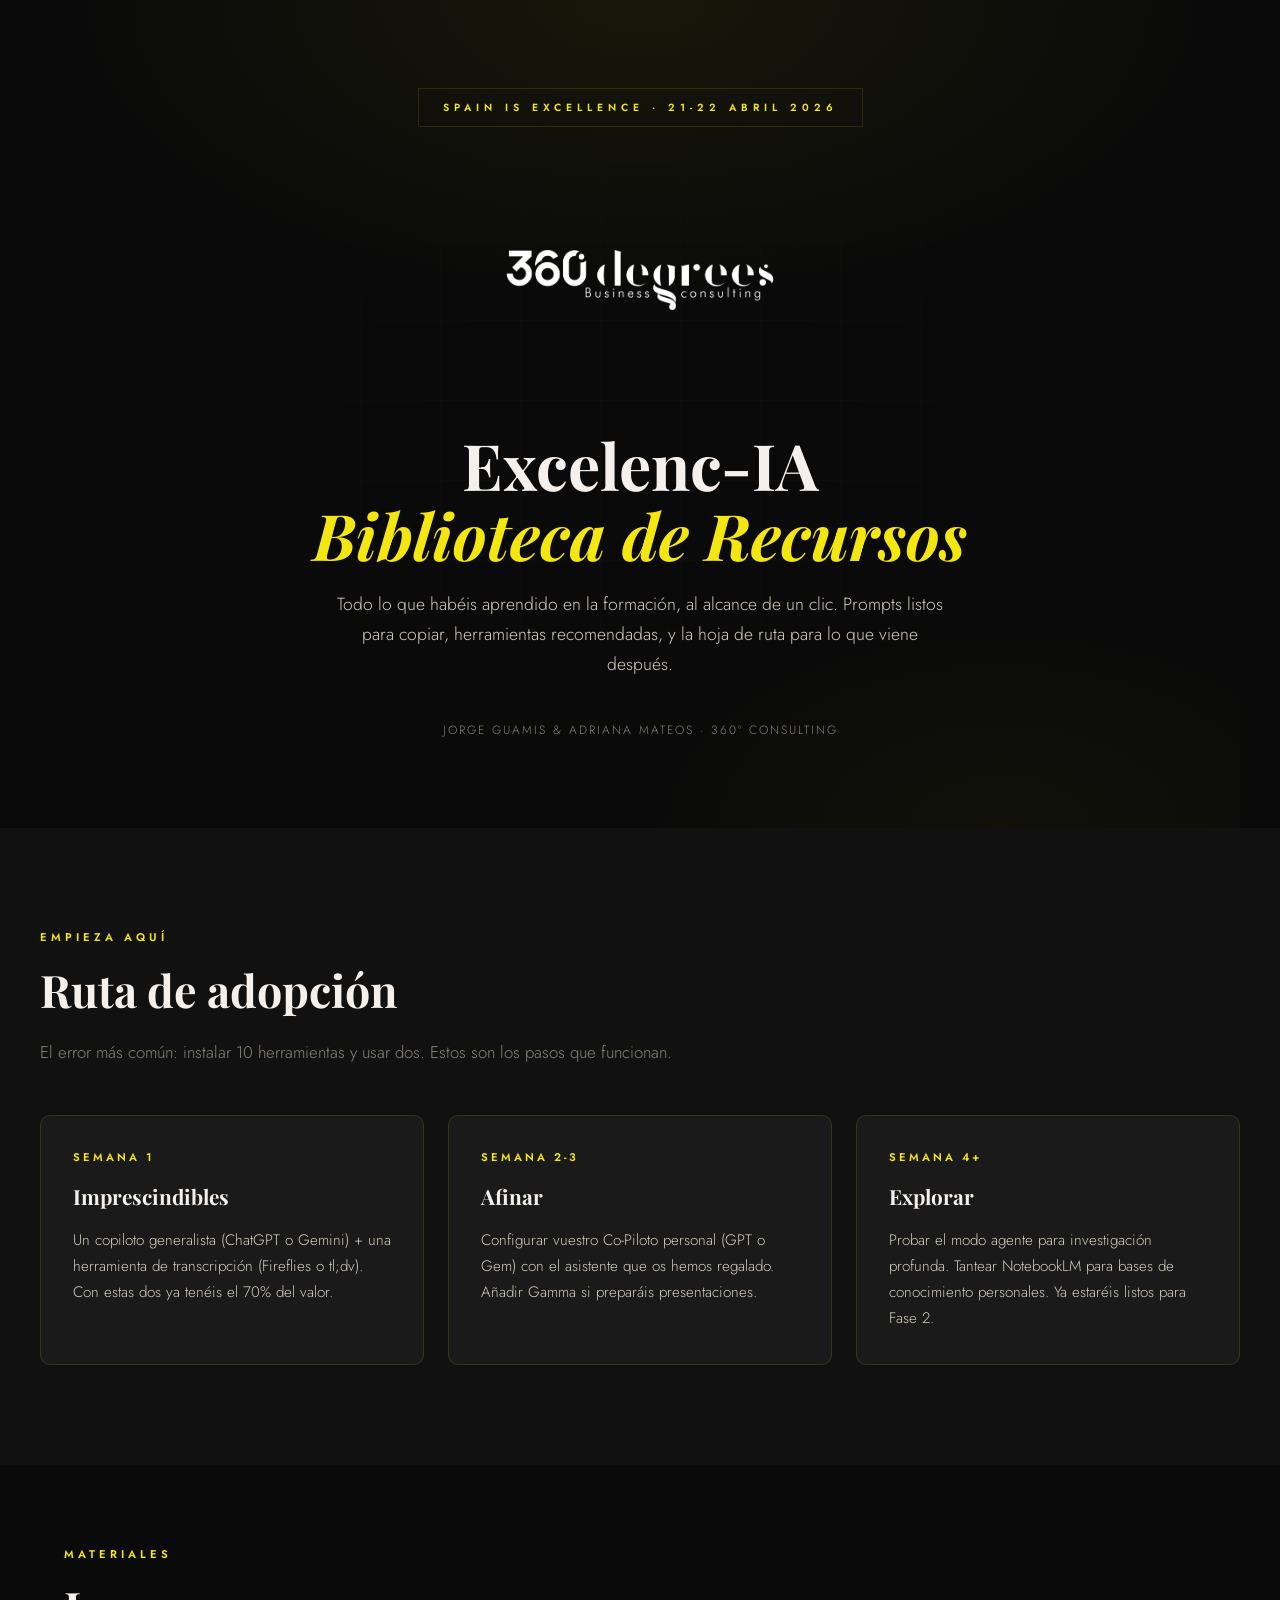
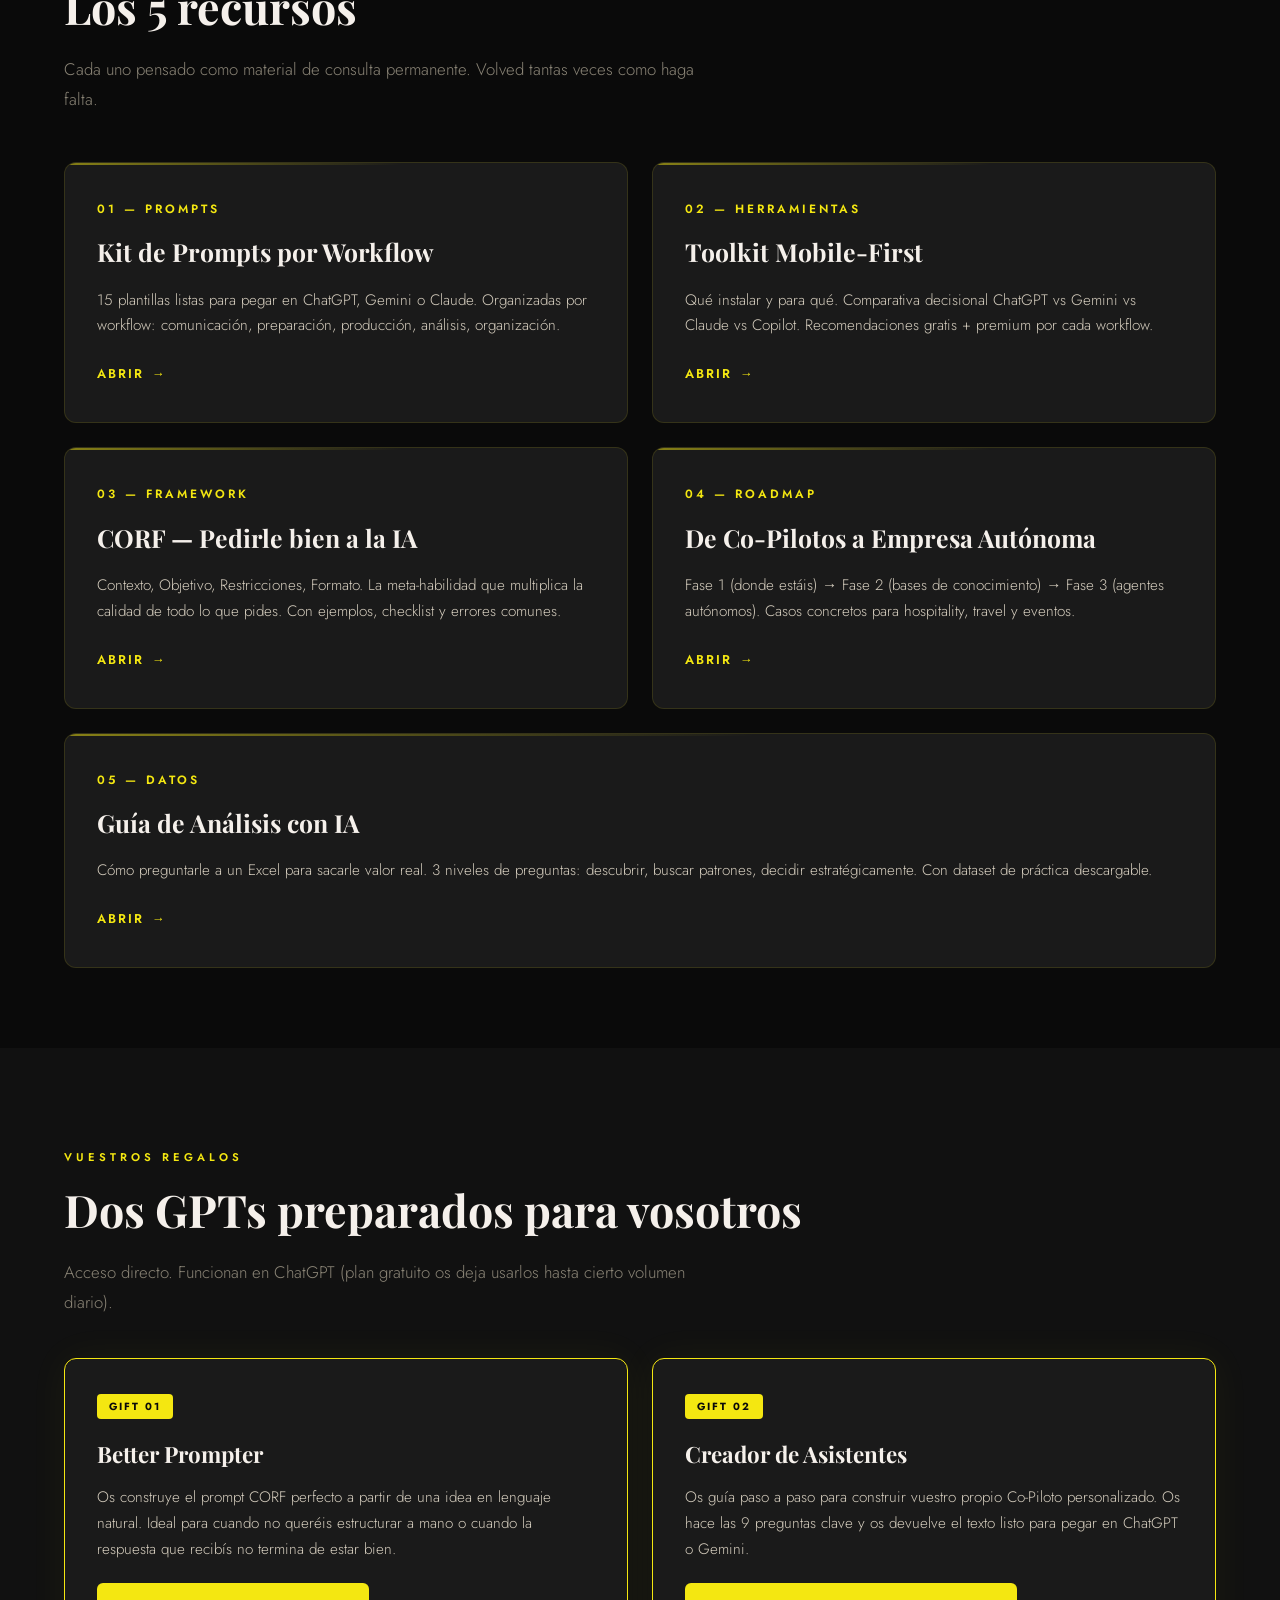
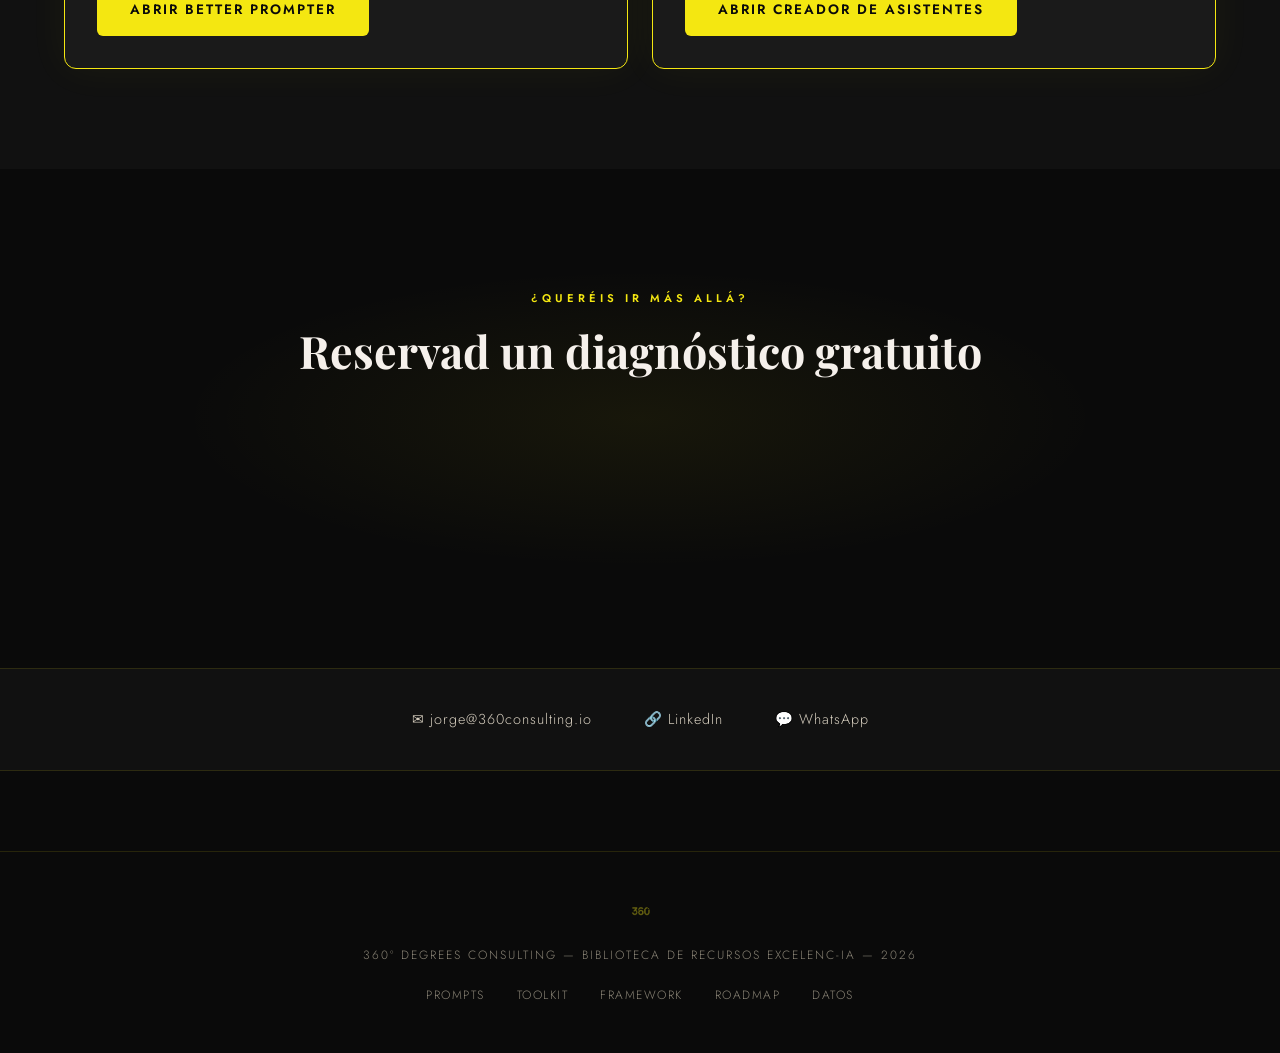
==== index.html @ 3922555f "Initial: Excelenc-IA resources library Biblioteca de recursos para la formación SIE (21-22 abril 202" ====
<!DOCTYPE html>
<html lang="es">
<head>
    <meta charset="UTF-8">
    <meta name="viewport" content="width=device-width, initial-scale=1.0">
    <meta name="robots" content="noindex, nofollow">
    <title>Excelenc-IA — Biblioteca de Recursos | 360º Consulting</title>
    <link rel="preconnect" href="https://fonts.googleapis.com">
    <link rel="preconnect" href="https://fonts.gstatic.com" crossorigin>
    <link href="https://fonts.googleapis.com/css2?family=Playfair+Display:ital,wght@0,400;0,700;0,900;1,400&family=Jost:wght@300;400;500;600;700&display=swap" rel="stylesheet">
    <link rel="stylesheet" href="assets/styles.css">
    <style>
        /* ── Hero landing ── */
        .hero {
            min-height: 92vh;
            display: flex;
            align-items: center;
            justify-content: center;
            text-align: center;
            position: relative;
            overflow: hidden;
            padding: 60px 24px;
        }

        .hero::before {
            content: '';
            position: absolute;
            inset: 0;
            background:
                radial-gradient(ellipse 80% 60% at 50% 0%, var(--accent-glow) 0%, transparent 60%),
                radial-gradient(ellipse 60% 50% at 80% 100%, rgba(244, 231, 17, 0.03) 0%, transparent 50%);
        }

        .hero-grid {
            position: absolute;
            inset: 0;
            background-image:
                linear-gradient(rgba(244, 231, 17, 0.02) 1px, transparent 1px),
                linear-gradient(90deg, rgba(244, 231, 17, 0.02) 1px, transparent 1px);
            background-size: 80px 80px;
            mask-image: radial-gradient(ellipse 70% 70% at 50% 50%, black 20%, transparent 70%);
            -webkit-mask-image: radial-gradient(ellipse 70% 70% at 50% 50%, black 20%, transparent 70%);
        }

        .hero-content {
            position: relative;
            z-index: 1;
            max-width: 860px;
        }

        .hero-badge {
            display: inline-block;
            font-size: 0.65rem;
            font-weight: 600;
            letter-spacing: 5px;
            text-transform: uppercase;
            color: var(--accent);
            border: 1px solid var(--border);
            padding: 10px 24px;
            margin-bottom: 40px;
        }

        .hero-logo {
            margin-bottom: 28px;
        }

        .hero-logo img {
            max-width: 320px;
            width: 70vw;
            height: auto;
        }

        .hero-title {
            font-family: var(--font-display);
            font-size: clamp(2.4rem, 6vw, 4rem);
            font-weight: 700;
            color: var(--text-white);
            line-height: 1.1;
            margin-bottom: 20px;
            margin-top: 12px;
        }

        .hero-title em {
            color: var(--accent);
            font-style: italic;
        }

        .hero-sub {
            font-size: 1.1rem;
            color: var(--text-cream);
            max-width: 620px;
            margin: 0 auto 40px;
            line-height: 1.7;
        }

        .hero-meta {
            font-size: 0.75rem;
            color: var(--text-muted);
            letter-spacing: 2px;
            text-transform: uppercase;
        }

        /* ── Adopción ── */
        .adoption {
            background: var(--bg-section);
            padding: 100px 24px;
        }

        .adoption-inner {
            max-width: 1200px;
            margin: 0 auto;
        }

        .adoption-grid {
            display: grid;
            grid-template-columns: repeat(3, 1fr);
            gap: 24px;
            margin-top: 48px;
        }

        .adoption-card {
            background: var(--bg-card);
            border: 1px solid var(--border);
            border-radius: 10px;
            padding: 32px;
            transition: border-color 0.3s ease;
        }

        .adoption-card:hover {
            border-color: var(--border-hover);
        }

        .adoption-step {
            font-size: 0.7rem;
            letter-spacing: 3px;
            text-transform: uppercase;
            color: var(--accent);
            font-weight: 600;
            margin-bottom: 12px;
        }

        .adoption-card h3 {
            font-family: var(--font-display);
            font-size: 1.3rem;
            font-weight: 700;
            color: var(--text-white);
            margin-bottom: 14px;
        }

        .adoption-card p {
            font-size: 0.95rem;
            line-height: 1.7;
            color: var(--text-cream);
        }

        @media (max-width: 900px) {
            .adoption-grid { grid-template-columns: 1fr; }
        }

        /* ── Resources grid ── */
        .resources-grid {
            display: grid;
            grid-template-columns: repeat(2, 1fr);
            gap: 24px;
            margin-top: 48px;
        }

        .resource-card {
            display: block;
            background: var(--bg-card);
            border: 1px solid var(--border);
            border-radius: 12px;
            padding: 36px 32px;
            transition: all 0.3s ease;
            color: inherit;
            position: relative;
            overflow: hidden;
        }

        .resource-card::before {
            content: '';
            position: absolute;
            top: 0;
            left: 0;
            right: 0;
            height: 2px;
            background: linear-gradient(90deg, var(--accent), transparent 60%);
            opacity: 0.5;
            transition: opacity 0.3s ease;
        }

        .resource-card:hover {
            border-color: var(--border-hover);
            transform: translateY(-4px);
            background: var(--bg-card-hover);
        }

        .resource-card:hover::before {
            opacity: 1;
        }

        .resource-number {
            font-family: var(--font-body);
            font-size: 0.75rem;
            letter-spacing: 3px;
            text-transform: uppercase;
            color: var(--accent);
            font-weight: 600;
            margin-bottom: 12px;
        }

        .resource-card h3 {
            font-family: var(--font-display);
            font-size: 1.55rem;
            font-weight: 700;
            color: var(--text-white);
            margin-bottom: 14px;
        }

        .resource-card p {
            font-size: 0.95rem;
            line-height: 1.7;
            color: var(--text-cream);
            margin-bottom: 20px;
        }

        .resource-arrow {
            display: inline-flex;
            align-items: center;
            gap: 8px;
            font-size: 0.8rem;
            font-weight: 600;
            letter-spacing: 2px;
            text-transform: uppercase;
            color: var(--accent);
        }

        .resource-arrow span {
            transition: transform 0.3s ease;
        }

        .resource-card:hover .resource-arrow span {
            transform: translateX(6px);
        }

        @media (max-width: 768px) {
            .resources-grid { grid-template-columns: 1fr; }
        }

        /* ── Gifts / GPTs ── */
        .gifts {
            background: var(--bg-section);
            padding: 100px 24px;
        }

        .gifts-grid {
            display: grid;
            grid-template-columns: repeat(2, 1fr);
            gap: 24px;
            margin-top: 40px;
        }

        .gift-card {
            background: var(--bg-card);
            border: 1px solid var(--accent);
            border-radius: 12px;
            padding: 32px;
            box-shadow: 0 0 40px rgba(244, 231, 17, 0.05);
        }

        .gift-label {
            display: inline-block;
            background: var(--accent);
            color: var(--accent-text);
            font-size: 0.65rem;
            font-weight: 700;
            letter-spacing: 2px;
            text-transform: uppercase;
            padding: 4px 12px;
            border-radius: 4px;
            margin-bottom: 16px;
        }

        .gift-card h3 {
            font-family: var(--font-display);
            font-size: 1.4rem;
            font-weight: 700;
            color: var(--text-white);
            margin-bottom: 12px;
        }

        .gift-card p {
            font-size: 0.95rem;
            line-height: 1.7;
            color: var(--text-cream);
            margin-bottom: 20px;
        }

        @media (max-width: 768px) {
            .gifts-grid { grid-template-columns: 1fr; }
        }

        /* ── CTA final ── */
        .final-cta {
            padding: 120px 24px;
            text-align: center;
            position: relative;
        }

        .final-cta::before {
            content: '';
            position: absolute;
            inset: 0;
            background: radial-gradient(ellipse 60% 50% at 50% 50%, var(--accent-glow) 0%, transparent 60%);
        }

        .final-cta-inner {
            position: relative;
            max-width: 720px;
            margin: 0 auto;
        }

        .final-cta h2 {
            font-family: var(--font-display);
            font-size: clamp(1.8rem, 4vw, 2.8rem);
            font-weight: 700;
            color: var(--text-white);
            line-height: 1.2;
            margin-bottom: 20px;
        }

        .final-cta p {
            font-size: 1.05rem;
            color: var(--text-cream);
            margin-bottom: 40px;
            line-height: 1.7;
        }
    </style>
</head>
<body>

    <!-- ── HERO ── -->
    <section class="hero">
        <div class="hero-grid"></div>
        <div class="hero-content">
            <div class="hero-badge">Spain Is Excellence · 21-22 Abril 2026</div>
            <div class="hero-logo">
                <img src="assets/logo-white.png" alt="360º Degrees Consulting">
            </div>
            <h1 class="hero-title">Excelenc-IA<br><em>Biblioteca de Recursos</em></h1>
            <p class="hero-sub">Todo lo que habéis aprendido en la formación, al alcance de un clic. Prompts listos para copiar, herramientas recomendadas, y la hoja de ruta para lo que viene después.</p>
            <div class="hero-meta">Jorge Guamis &amp; Adriana Mateos · 360º Consulting</div>
        </div>
    </section>

    <!-- ── RUTA DE ADOPCIÓN ── -->
    <section class="adoption section-full">
        <div class="adoption-inner">
            <div class="section-label reveal">Empieza aquí</div>
            <h2 class="section-title reveal">Ruta de adopción</h2>
            <p class="section-subtitle reveal reveal-delay-1">El error más común: instalar 10 herramientas y usar dos. Estos son los pasos que funcionan.</p>

            <div class="adoption-grid">
                <div class="adoption-card reveal reveal-delay-1">
                    <div class="adoption-step">Semana 1</div>
                    <h3>Imprescindibles</h3>
                    <p>Un copiloto generalista (ChatGPT o Gemini) + una herramienta de transcripción (Fireflies o tl;dv). Con estas dos ya tenéis el 70% del valor.</p>
                </div>
                <div class="adoption-card reveal reveal-delay-2">
                    <div class="adoption-step">Semana 2-3</div>
                    <h3>Afinar</h3>
                    <p>Configurar vuestro Co-Piloto personal (GPT o Gem) con el asistente que os hemos regalado. Añadir Gamma si preparáis presentaciones.</p>
                </div>
                <div class="adoption-card reveal reveal-delay-3">
                    <div class="adoption-step">Semana 4+</div>
                    <h3>Explorar</h3>
                    <p>Probar el modo agente para investigación profunda. Tantear NotebookLM para bases de conocimiento personales. Ya estaréis listos para Fase 2.</p>
                </div>
            </div>
        </div>
    </section>

    <!-- ── RECURSOS ── -->
    <section>
        <div class="section-label reveal">Materiales</div>
        <h2 class="section-title reveal">Los 5 recursos</h2>
        <p class="section-subtitle reveal reveal-delay-1">Cada uno pensado como material de consulta permanente. Volved tantas veces como haga falta.</p>

        <div class="resources-grid">
            <a href="prompts/" class="resource-card reveal reveal-delay-1">
                <div class="resource-number">01 — Prompts</div>
                <h3>Kit de Prompts por Workflow</h3>
                <p>15 plantillas listas para pegar en ChatGPT, Gemini o Claude. Organizadas por workflow: comunicación, preparación, producción, análisis, organización.</p>
                <div class="resource-arrow">Abrir <span>→</span></div>
            </a>

            <a href="toolkit/" class="resource-card reveal reveal-delay-2">
                <div class="resource-number">02 — Herramientas</div>
                <h3>Toolkit Mobile-First</h3>
                <p>Qué instalar y para qué. Comparativa decisional ChatGPT vs Gemini vs Claude vs Copilot. Recomendaciones gratis + premium por cada workflow.</p>
                <div class="resource-arrow">Abrir <span>→</span></div>
            </a>

            <a href="framework/" class="resource-card reveal reveal-delay-3">
                <div class="resource-number">03 — Framework</div>
                <h3>CORF — Pedirle bien a la IA</h3>
                <p>Contexto, Objetivo, Restricciones, Formato. La meta-habilidad que multiplica la calidad de todo lo que pides. Con ejemplos, checklist y errores comunes.</p>
                <div class="resource-arrow">Abrir <span>→</span></div>
            </a>

            <a href="roadmap/" class="resource-card reveal reveal-delay-4">
                <div class="resource-number">04 — Roadmap</div>
                <h3>De Co-Pilotos a Empresa Autónoma</h3>
                <p>Fase 1 (donde estáis) → Fase 2 (bases de conocimiento) → Fase 3 (agentes autónomos). Casos concretos para hospitality, travel y eventos.</p>
                <div class="resource-arrow">Abrir <span>→</span></div>
            </a>

            <a href="datos/" class="resource-card reveal reveal-delay-1" style="grid-column: 1 / -1;">
                <div class="resource-number">05 — Datos</div>
                <h3>Guía de Análisis con IA</h3>
                <p>Cómo preguntarle a un Excel para sacarle valor real. 3 niveles de preguntas: descubrir, buscar patrones, decidir estratégicamente. Con dataset de práctica descargable.</p>
                <div class="resource-arrow">Abrir <span>→</span></div>
            </a>
        </div>
    </section>

    <!-- ── REGALOS / GPTs ── -->
    <section class="gifts section-full">
        <div class="section-inner">
            <div class="section-label reveal">Vuestros regalos</div>
            <h2 class="section-title reveal">Dos GPTs preparados para vosotros</h2>
            <p class="section-subtitle reveal reveal-delay-1">Acceso directo. Funcionan en ChatGPT (plan gratuito os deja usarlos hasta cierto volumen diario).</p>

            <div class="gifts-grid">
                <div class="gift-card reveal reveal-delay-1">
                    <div class="gift-label">Gift 01</div>
                    <h3>Better Prompter</h3>
                    <p>Os construye el prompt CORF perfecto a partir de una idea en lenguaje natural. Ideal para cuando no queréis estructurar a mano o cuando la respuesta que recibís no termina de estar bien.</p>
                    <a href="https://chatgpt.com/gpts" class="btn btn-primary" target="_blank" rel="noopener">Abrir Better Prompter</a>
                </div>

                <div class="gift-card reveal reveal-delay-2">
                    <div class="gift-label">Gift 02</div>
                    <h3>Creador de Asistentes</h3>
                    <p>Os guía paso a paso para construir vuestro propio Co-Piloto personalizado. Os hace las 9 preguntas clave y os devuelve el texto listo para pegar en ChatGPT o Gemini.</p>
                    <a href="https://chatgpt.com/gpts" class="btn btn-primary" target="_blank" rel="noopener">Abrir Creador de Asistentes</a>
                </div>
            </div>
        </div>
    </section>

    <!-- ── CTA FINAL ── -->
    <section class="final-cta section-full">
        <div class="final-cta-inner">
            <div class="section-label reveal">¿Queréis ir más allá?</div>
            <h2 class="reveal">Reservad un diagnóstico gratuito</h2>
            <p class="reveal reveal-delay-1">30 minutos. Sin discurso de ventas. Entendemos vuestro negocio, detectamos los 3 quick wins más evidentes y os decimos honestamente si merece la pena avanzar.</p>
            <a href="https://cal.com/jorge-guamis-360/llamada-de-diagnostico-360%C2%BA-consulting" class="btn btn-primary reveal reveal-delay-2" target="_blank" rel="noopener">Reservar diagnóstico</a>
        </div>
    </section>

    <!-- ── CONTACT STRIP ── -->
    <div class="contact-strip">
        <a href="mailto:jorge@360consulting.io">✉ jorge@360consulting.io</a>
        <a href="https://linkedin.com/in/jorge-guamis" target="_blank" rel="noopener">🔗 LinkedIn</a>
        <a href="https://wa.me/34654663771" target="_blank" rel="noopener">💬 WhatsApp</a>
    </div>

    <!-- ── FOOTER ── -->
    <footer>
        <img src="assets/mark-yellow-clean.png" alt="360º">
        <div>360º Degrees Consulting &mdash; Biblioteca de Recursos Excelenc-IA &mdash; 2026</div>
        <div class="footer-links">
            <a href="prompts/">Prompts</a>
            <a href="toolkit/">Toolkit</a>
            <a href="framework/">Framework</a>
            <a href="roadmap/">Roadmap</a>
            <a href="datos/">Datos</a>
        </div>
    </footer>

    <script>
        const observer = new IntersectionObserver((entries) => {
            entries.forEach(entry => {
                if (entry.isIntersecting) entry.target.classList.add('visible');
            });
        }, { threshold: 0.1, rootMargin: '0px 0px -40px 0px' });
        document.querySelectorAll('.reveal').forEach(el => observer.observe(el));
    </script>
</body>
</html>
---- assets/styles.css ----
/* ═══════════════════════════════════════════════
   360º Consulting — Excelenc-IA Resources
   Global stylesheet
   ═══════════════════════════════════════════════ */

*, *::before, *::after {
  margin: 0;
  padding: 0;
  box-sizing: border-box;
}

:root {
  --accent: #F4E711;
  --accent-light: #F7EE5A;
  --accent-dim: #C4B90E;
  --accent-glow: rgba(244, 231, 17, 0.06);
  --accent-text: #0A0A0A;
  --bg-dark: #0A0A0A;
  --bg-section: #111111;
  --bg-card: #1A1A1A;
  --bg-card-hover: #222222;
  --text-white: #F5F0EB;
  --text-cream: #D4CCBD;
  --text-muted: #8A8476;
  --border: rgba(244, 231, 17, 0.12);
  --border-hover: rgba(244, 231, 17, 0.30);
  --font-display: 'Playfair Display', Georgia, serif;
  --font-body: 'Jost', 'Futura', -apple-system, sans-serif;
}

html {
  scroll-behavior: smooth;
  background: var(--bg-dark);
}

body {
  font-family: var(--font-body);
  background: var(--bg-dark);
  color: var(--text-cream);
  line-height: 1.7;
  font-weight: 300;
  overflow-x: hidden;
  min-height: 100vh;
}

/* ── Scrollbar ── */
::-webkit-scrollbar { width: 6px; }
::-webkit-scrollbar-track { background: var(--bg-dark); }
::-webkit-scrollbar-thumb { background: var(--accent-dim); border-radius: 3px; }

/* ── Animations ── */
.reveal {
  opacity: 0;
  transform: translateY(30px);
  transition: opacity 0.8s ease, transform 0.8s ease;
}
.reveal.visible {
  opacity: 1;
  transform: translateY(0);
}
.reveal-delay-1 { transition-delay: 0.1s; }
.reveal-delay-2 { transition-delay: 0.2s; }
.reveal-delay-3 { transition-delay: 0.3s; }
.reveal-delay-4 { transition-delay: 0.4s; }

/* ── Section base ── */
section {
  padding: 80px 24px;
  max-width: 1200px;
  margin: 0 auto;
}

.section-full {
  max-width: 100%;
  padding-left: 0;
  padding-right: 0;
}

.section-inner {
  max-width: 1200px;
  margin: 0 auto;
  padding: 0 24px;
}

.section-inner-narrow {
  max-width: 820px;
  margin: 0 auto;
  padding: 0 24px;
}

.section-label {
  font-family: var(--font-body);
  font-size: 0.7rem;
  font-weight: 600;
  letter-spacing: 4px;
  text-transform: uppercase;
  color: var(--accent);
  margin-bottom: 16px;
}

.section-title {
  font-family: var(--font-display);
  font-size: clamp(1.8rem, 4vw, 2.8rem);
  font-weight: 700;
  color: var(--text-white);
  margin-bottom: 20px;
  line-height: 1.2;
}

.section-subtitle {
  font-size: 1.05rem;
  color: var(--text-muted);
  max-width: 640px;
  line-height: 1.8;
}

.brand-line {
  width: 60px;
  height: 2px;
  background: linear-gradient(90deg, var(--accent), transparent);
  margin: 20px 0 32px;
}

/* ── Links ── */
a {
  color: var(--accent);
  text-decoration: none;
  transition: color 0.2s ease;
}
a:hover { color: var(--accent-light); }

/* ── Hero compacto (subpáginas) ── */
.page-hero {
  padding: 80px 24px 40px;
  max-width: 1200px;
  margin: 0 auto;
  position: relative;
}

.breadcrumb {
  font-size: 0.75rem;
  letter-spacing: 2px;
  text-transform: uppercase;
  color: var(--text-muted);
  margin-bottom: 32px;
  display: inline-block;
}

.breadcrumb a {
  color: var(--text-muted);
}
.breadcrumb a:hover { color: var(--accent); }

.page-title {
  font-family: var(--font-display);
  font-size: clamp(2.2rem, 5vw, 3.4rem);
  font-weight: 700;
  color: var(--text-white);
  line-height: 1.15;
  margin-bottom: 16px;
}

.page-subtitle {
  font-size: 1.1rem;
  color: var(--text-cream);
  max-width: 680px;
  line-height: 1.7;
}

/* ── Card base ── */
.card {
  background: var(--bg-card);
  border: 1px solid var(--border);
  border-radius: 10px;
  padding: 32px;
  transition: border-color 0.3s ease, transform 0.3s ease;
}

.card:hover {
  border-color: var(--border-hover);
  transform: translateY(-3px);
}

/* ── Prose (contenido estilo artículo) ── */
.prose {
  max-width: 780px;
  margin: 0 auto;
  padding: 40px 24px 80px;
  font-size: 1.05rem;
  line-height: 1.85;
  color: var(--text-cream);
}

.prose h2 {
  font-family: var(--font-display);
  font-size: clamp(1.6rem, 3vw, 2.2rem);
  font-weight: 700;
  color: var(--text-white);
  margin-top: 64px;
  margin-bottom: 20px;
  line-height: 1.25;
  padding-bottom: 12px;
  border-bottom: 1px solid var(--border);
}

.prose h3 {
  font-family: var(--font-display);
  font-size: 1.4rem;
  font-weight: 700;
  color: var(--text-white);
  margin-top: 40px;
  margin-bottom: 16px;
}

.prose h4 {
  font-family: var(--font-body);
  font-size: 1rem;
  font-weight: 600;
  letter-spacing: 1px;
  color: var(--accent);
  margin-top: 28px;
  margin-bottom: 12px;
  text-transform: uppercase;
}

.prose p {
  margin-bottom: 18px;
}

.prose ul, .prose ol {
  margin: 0 0 20px 24px;
}

.prose li {
  margin-bottom: 8px;
}

.prose strong {
  color: var(--text-white);
  font-weight: 500;
}

.prose em {
  color: var(--accent);
  font-style: italic;
}

.prose blockquote {
  border-left: 3px solid var(--accent);
  padding: 4px 20px;
  margin: 24px 0;
  color: var(--text-white);
  font-style: italic;
}

.prose hr {
  border: none;
  height: 1px;
  background: var(--border);
  margin: 48px 0;
}

/* ── Code blocks ── */
.prose code {
  background: rgba(244, 231, 17, 0.08);
  color: var(--accent);
  padding: 2px 6px;
  border-radius: 4px;
  font-family: 'SF Mono', Monaco, 'Cascadia Mono', monospace;
  font-size: 0.9em;
}

.prose pre {
  background: var(--bg-card);
  border: 1px solid var(--border);
  border-left: 3px solid var(--accent);
  border-radius: 6px;
  padding: 20px 24px;
  overflow-x: auto;
  margin: 24px 0;
  font-size: 0.9rem;
  line-height: 1.6;
}

.prose pre code {
  background: transparent;
  color: var(--text-cream);
  padding: 0;
  font-size: inherit;
}

/* ── Callouts (tipo Obsidian [!tip]) ── */
.callout {
  background: rgba(244, 231, 17, 0.04);
  border: 1px solid var(--border);
  border-left: 3px solid var(--accent);
  border-radius: 6px;
  padding: 18px 22px;
  margin: 28px 0;
}

.callout-title {
  font-weight: 600;
  color: var(--accent);
  font-size: 0.9rem;
  letter-spacing: 1px;
  text-transform: uppercase;
  margin-bottom: 8px;
  display: flex;
  align-items: center;
  gap: 8px;
}

.callout p:last-child { margin-bottom: 0; }

/* ── Tables ── */
.prose table {
  width: 100%;
  border-collapse: collapse;
  margin: 24px 0;
  font-size: 0.95rem;
}

.prose th {
  background: var(--bg-card);
  color: var(--accent);
  font-weight: 600;
  text-align: left;
  padding: 12px 14px;
  border-bottom: 2px solid var(--border);
  letter-spacing: 0.5px;
}

.prose td {
  padding: 12px 14px;
  border-bottom: 1px solid var(--border);
  color: var(--text-cream);
}

.prose tr:hover td {
  background: rgba(244, 231, 17, 0.02);
}

/* ── Buttons ── */
.btn {
  display: inline-block;
  font-family: var(--font-body);
  font-size: 0.85rem;
  font-weight: 600;
  letter-spacing: 2px;
  text-transform: uppercase;
  padding: 14px 32px;
  border-radius: 6px;
  cursor: pointer;
  transition: all 0.3s ease;
  border: 1px solid transparent;
}

.btn-primary {
  background: var(--accent);
  color: var(--accent-text);
}
.btn-primary:hover {
  background: var(--accent-light);
  color: var(--accent-text);
  transform: translateY(-2px);
}

.btn-ghost {
  background: transparent;
  color: var(--accent);
  border-color: var(--accent);
}
.btn-ghost:hover {
  background: var(--accent);
  color: var(--accent-text);
}

/* ── Footer ── */
footer {
  padding: 48px 24px;
  border-top: 1px solid var(--border);
  text-align: center;
  color: var(--text-muted);
  font-size: 0.75rem;
  letter-spacing: 2px;
  text-transform: uppercase;
  margin-top: 80px;
}

footer img {
  width: 32px;
  margin-bottom: 16px;
  opacity: 0.4;
}

footer .footer-links {
  display: flex;
  justify-content: center;
  gap: 32px;
  margin-top: 20px;
  flex-wrap: wrap;
}

footer .footer-links a {
  color: var(--text-muted);
  letter-spacing: 1.5px;
}

footer .footer-links a:hover {
  color: var(--accent);
}

/* ── Contact strip ── */
.contact-strip {
  display: flex;
  flex-wrap: wrap;
  justify-content: center;
  gap: 24px;
  padding: 32px 24px;
  background: var(--bg-section);
  border-top: 1px solid var(--border);
  border-bottom: 1px solid var(--border);
  text-align: center;
}

.contact-strip a {
  color: var(--text-cream);
  font-size: 0.9rem;
  letter-spacing: 1px;
  padding: 6px 14px;
  border-radius: 6px;
  transition: all 0.2s ease;
}

.contact-strip a:hover {
  color: var(--accent);
  background: rgba(244, 231, 17, 0.05);
}

/* ── Responsive ── */
@media (max-width: 768px) {
  section {
    padding: 60px 20px;
  }
  .page-hero {
    padding: 60px 20px 30px;
  }
  .prose {
    padding: 30px 20px 60px;
    font-size: 1rem;
  }
  .prose h2 {
    margin-top: 48px;
  }
  footer .footer-links {
    gap: 16px;
  }
}

/* ── Print ── */
@media print {
  body {
    background: white;
    color: #333;
  }
  .reveal {
    opacity: 1 !important;
    transform: none !important;
  }
}
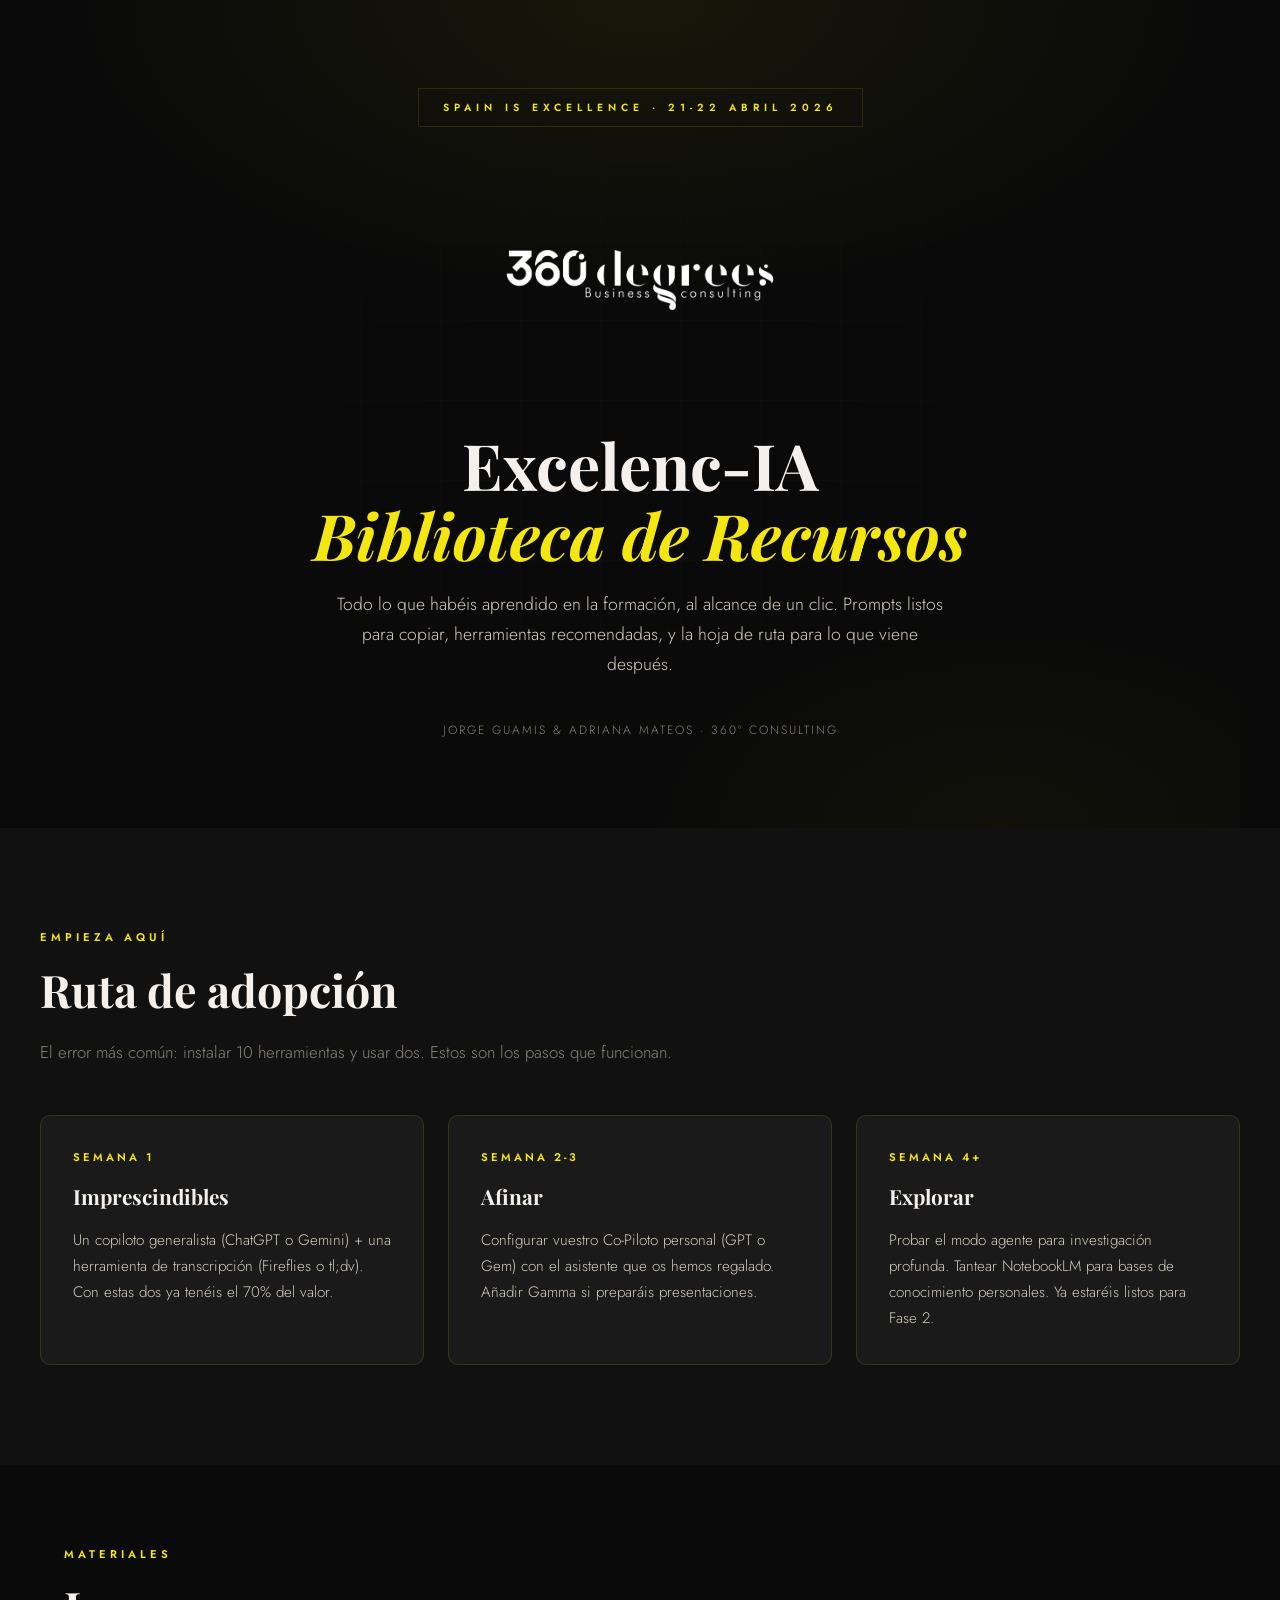
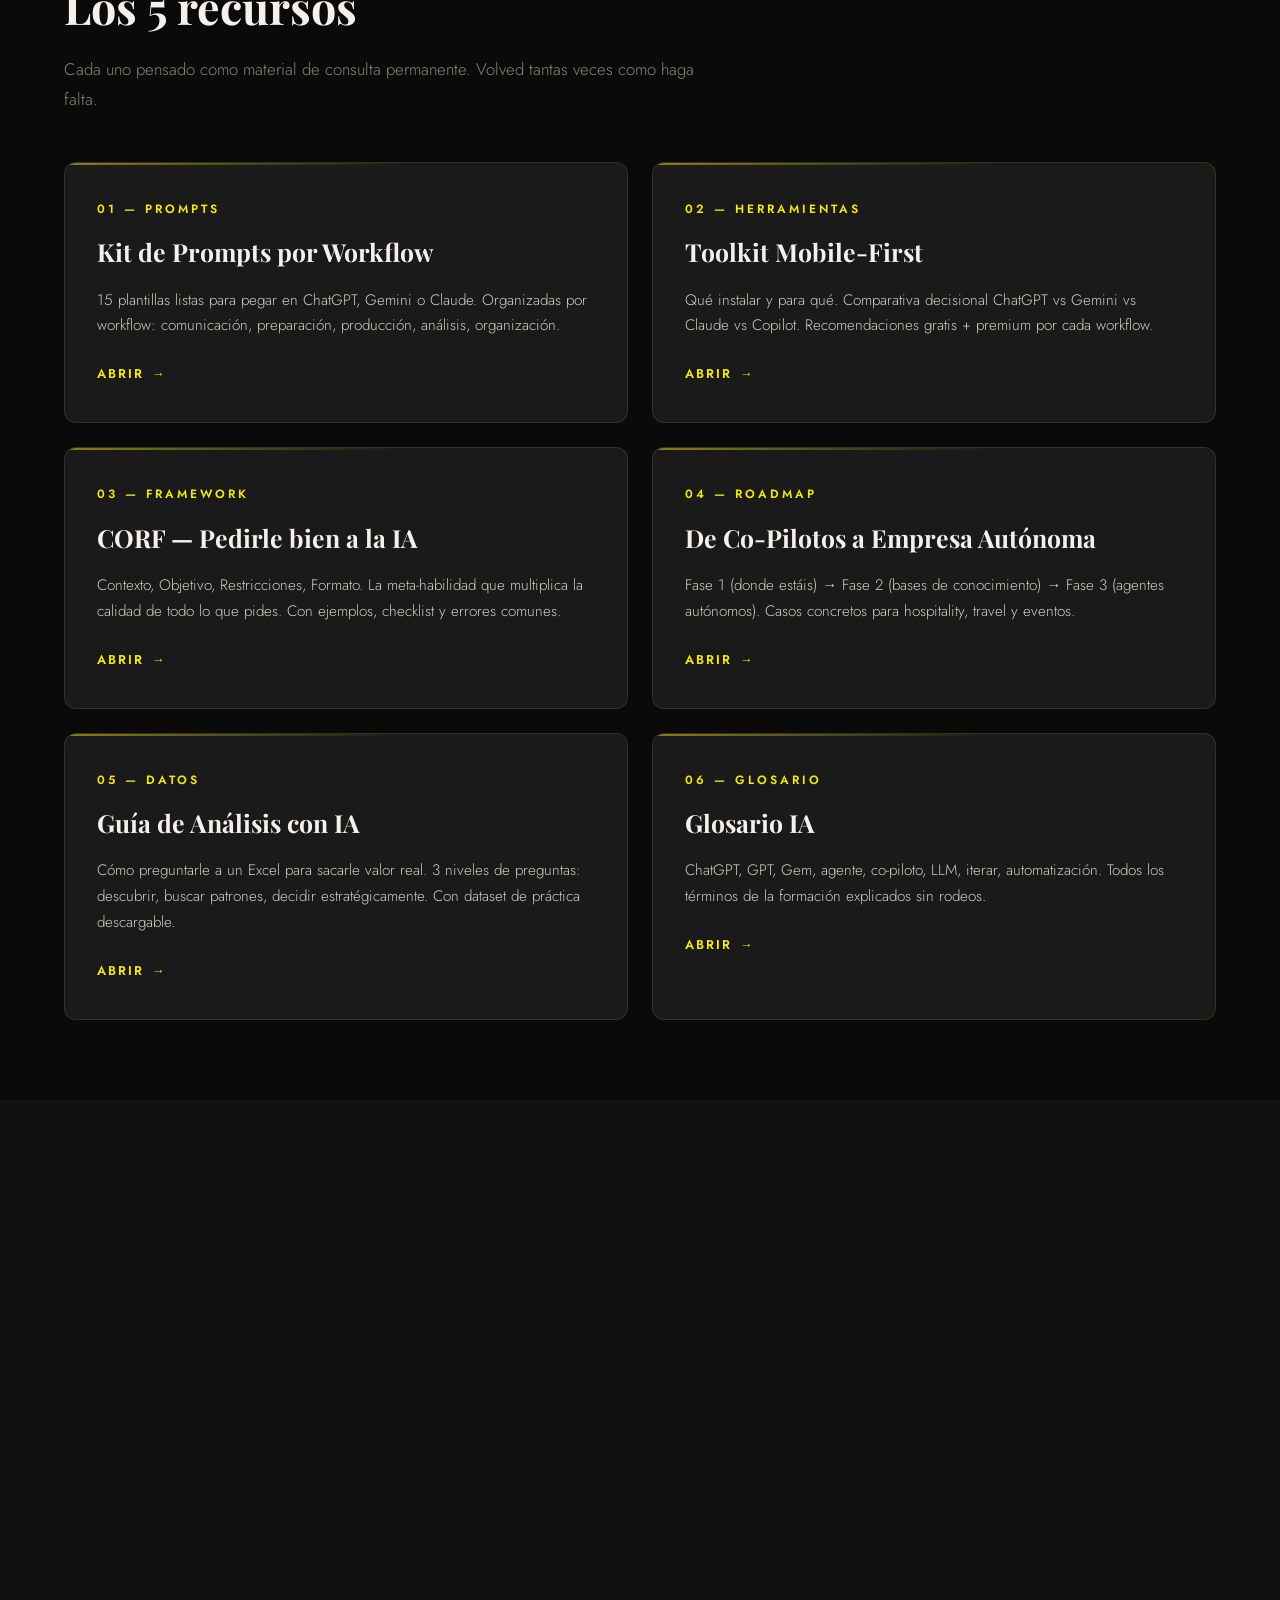
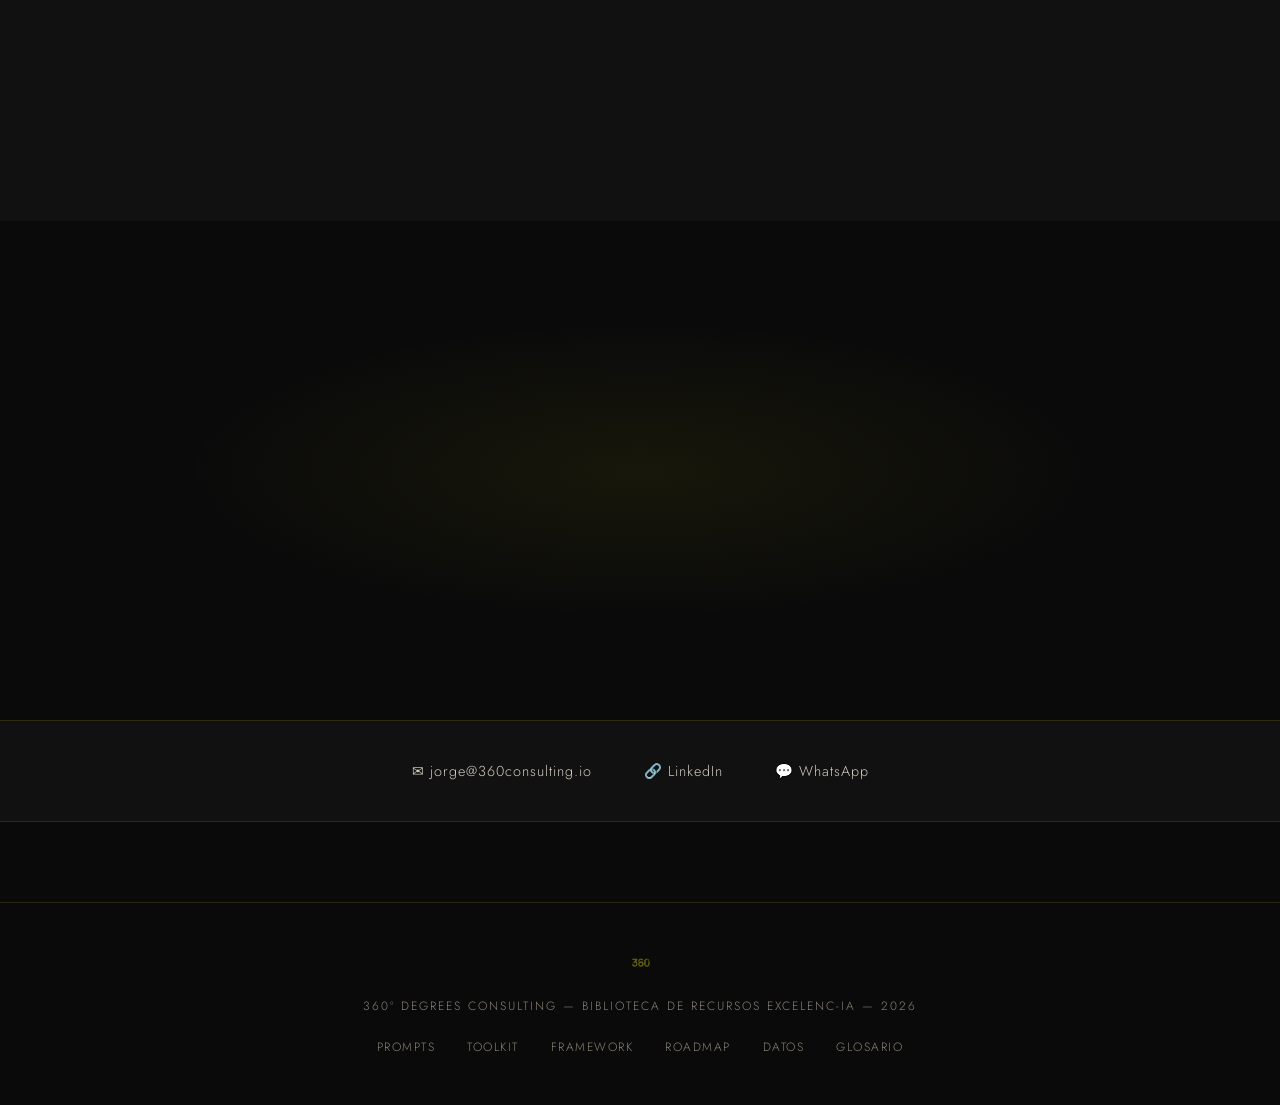
==== commit f33edd00: "Feedback Adriana + fixes URLs + glosario - Fix: URLs GPTs reales (Better Prompter + Creador Asistent" ====
--- a/index.html
+++ b/index.html
@@ -415,10 +415,17 @@
                 <div class="resource-arrow">Abrir <span>→</span></div>
             </a>
 
-            <a href="datos/" class="resource-card reveal reveal-delay-1" style="grid-column: 1 / -1;">
+            <a href="datos/" class="resource-card reveal reveal-delay-1">
                 <div class="resource-number">05 — Datos</div>
                 <h3>Guía de Análisis con IA</h3>
                 <p>Cómo preguntarle a un Excel para sacarle valor real. 3 niveles de preguntas: descubrir, buscar patrones, decidir estratégicamente. Con dataset de práctica descargable.</p>
+                <div class="resource-arrow">Abrir <span>→</span></div>
+            </a>
+
+            <a href="glosario/" class="resource-card reveal reveal-delay-2">
+                <div class="resource-number">06 — Glosario</div>
+                <h3>Glosario IA</h3>
+                <p>ChatGPT, GPT, Gem, agente, co-piloto, LLM, iterar, automatización. Todos los términos de la formación explicados sin rodeos.</p>
                 <div class="resource-arrow">Abrir <span>→</span></div>
             </a>
         </div>
@@ -436,14 +443,14 @@
                     <div class="gift-label">Gift 01</div>
                     <h3>Better Prompter</h3>
                     <p>Os construye el prompt CORF perfecto a partir de una idea en lenguaje natural. Ideal para cuando no queréis estructurar a mano o cuando la respuesta que recibís no termina de estar bien.</p>
-                    <a href="https://chatgpt.com/gpts" class="btn btn-primary" target="_blank" rel="noopener">Abrir Better Prompter</a>
+                    <a href="https://chatgpt.com/g/g-678cd1944da8819180a02810191d7d61-better-prompter" class="btn btn-primary" target="_blank" rel="noopener">Abrir Better Prompter</a>
                 </div>
 
                 <div class="gift-card reveal reveal-delay-2">
                     <div class="gift-label">Gift 02</div>
                     <h3>Creador de Asistentes</h3>
                     <p>Os guía paso a paso para construir vuestro propio Co-Piloto personalizado. Os hace las 9 preguntas clave y os devuelve el texto listo para pegar en ChatGPT o Gemini.</p>
-                    <a href="https://chatgpt.com/gpts" class="btn btn-primary" target="_blank" rel="noopener">Abrir Creador de Asistentes</a>
+                    <a href="https://chatgpt.com/g/g-rtfteDaXu-creador-de-asistentes" class="btn btn-primary" target="_blank" rel="noopener">Abrir Creador de Asistentes</a>
                 </div>
             </div>
         </div>
@@ -462,7 +469,7 @@
     <!-- ── CONTACT STRIP ── -->
     <div class="contact-strip">
         <a href="mailto:jorge@360consulting.io">✉ jorge@360consulting.io</a>
-        <a href="https://linkedin.com/in/jorge-guamis" target="_blank" rel="noopener">🔗 LinkedIn</a>
+        <a href="https://www.linkedin.com/in/jorge-guamis" target="_blank" rel="noopener">🔗 LinkedIn</a>
         <a href="https://wa.me/34654663771" target="_blank" rel="noopener">💬 WhatsApp</a>
     </div>
 
@@ -476,6 +483,7 @@
             <a href="framework/">Framework</a>
             <a href="roadmap/">Roadmap</a>
             <a href="datos/">Datos</a>
+            <a href="glosario/">Glosario</a>
         </div>
     </footer>
 
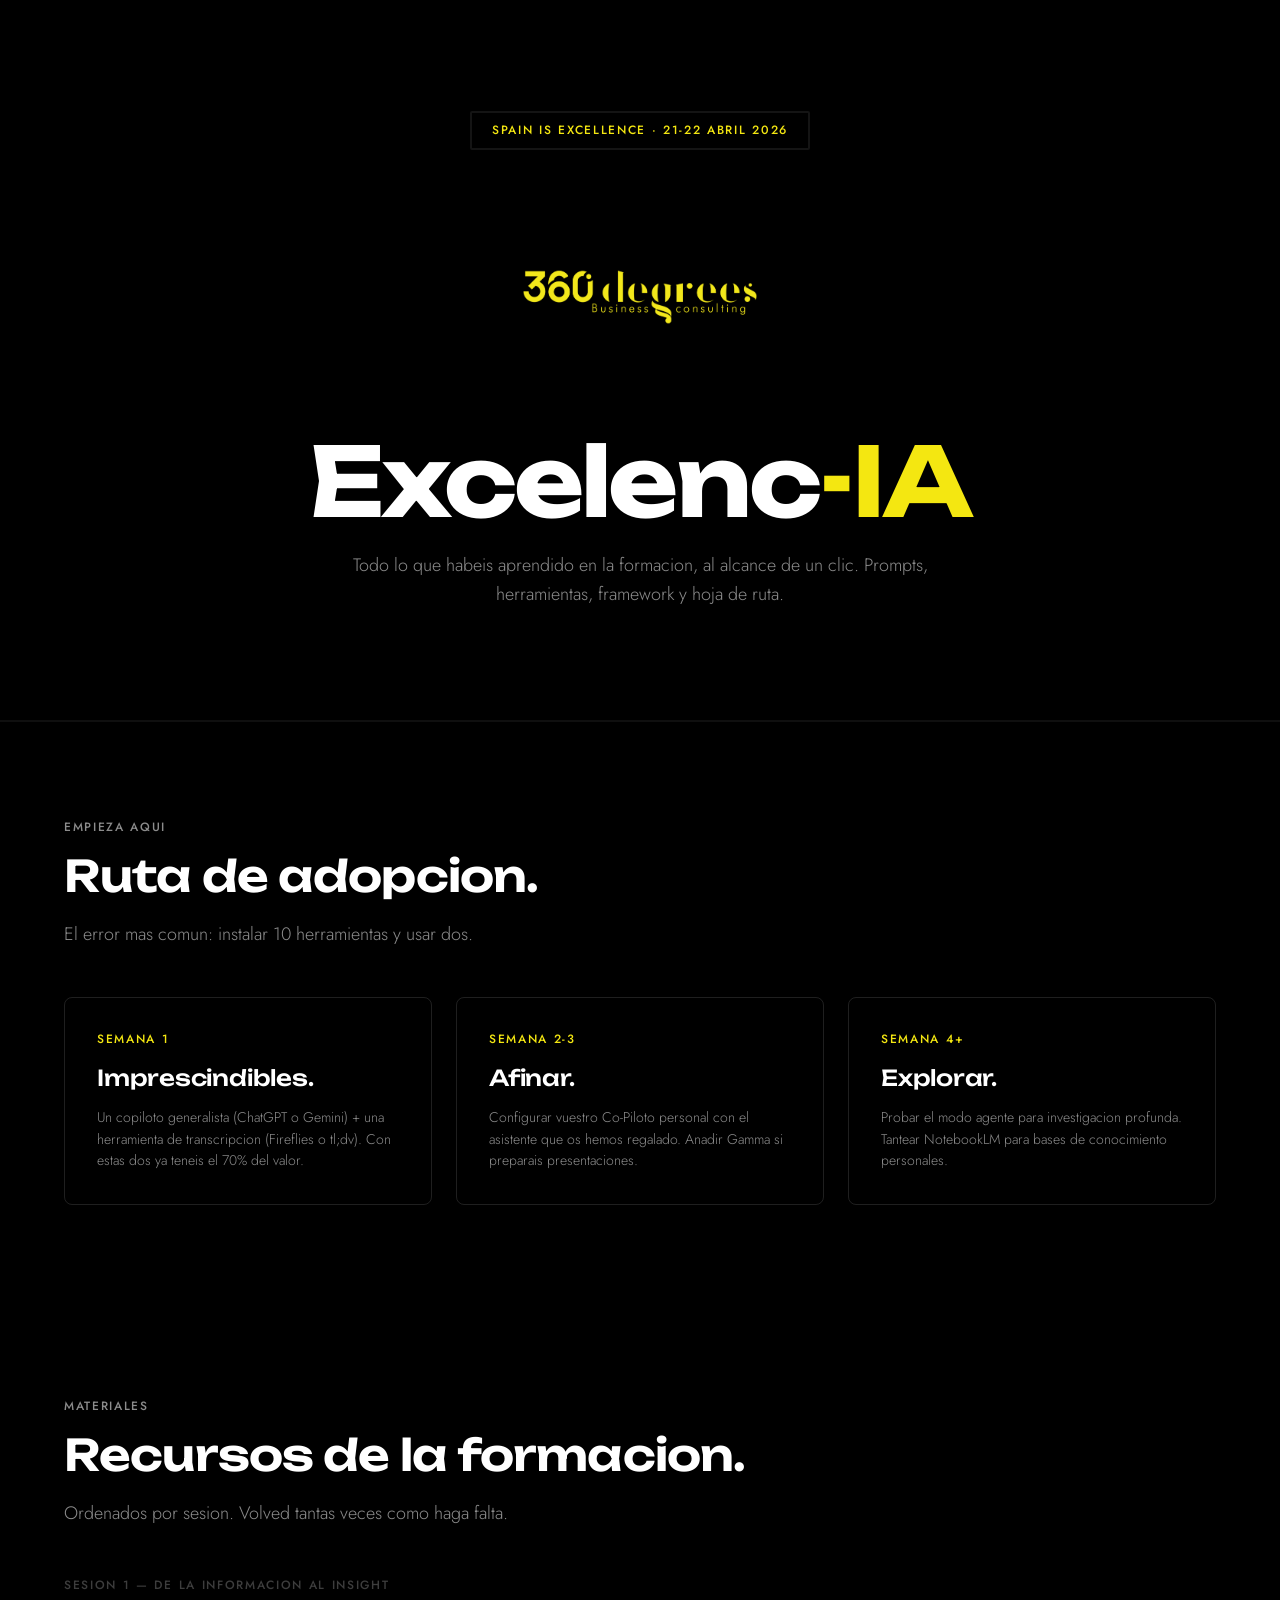
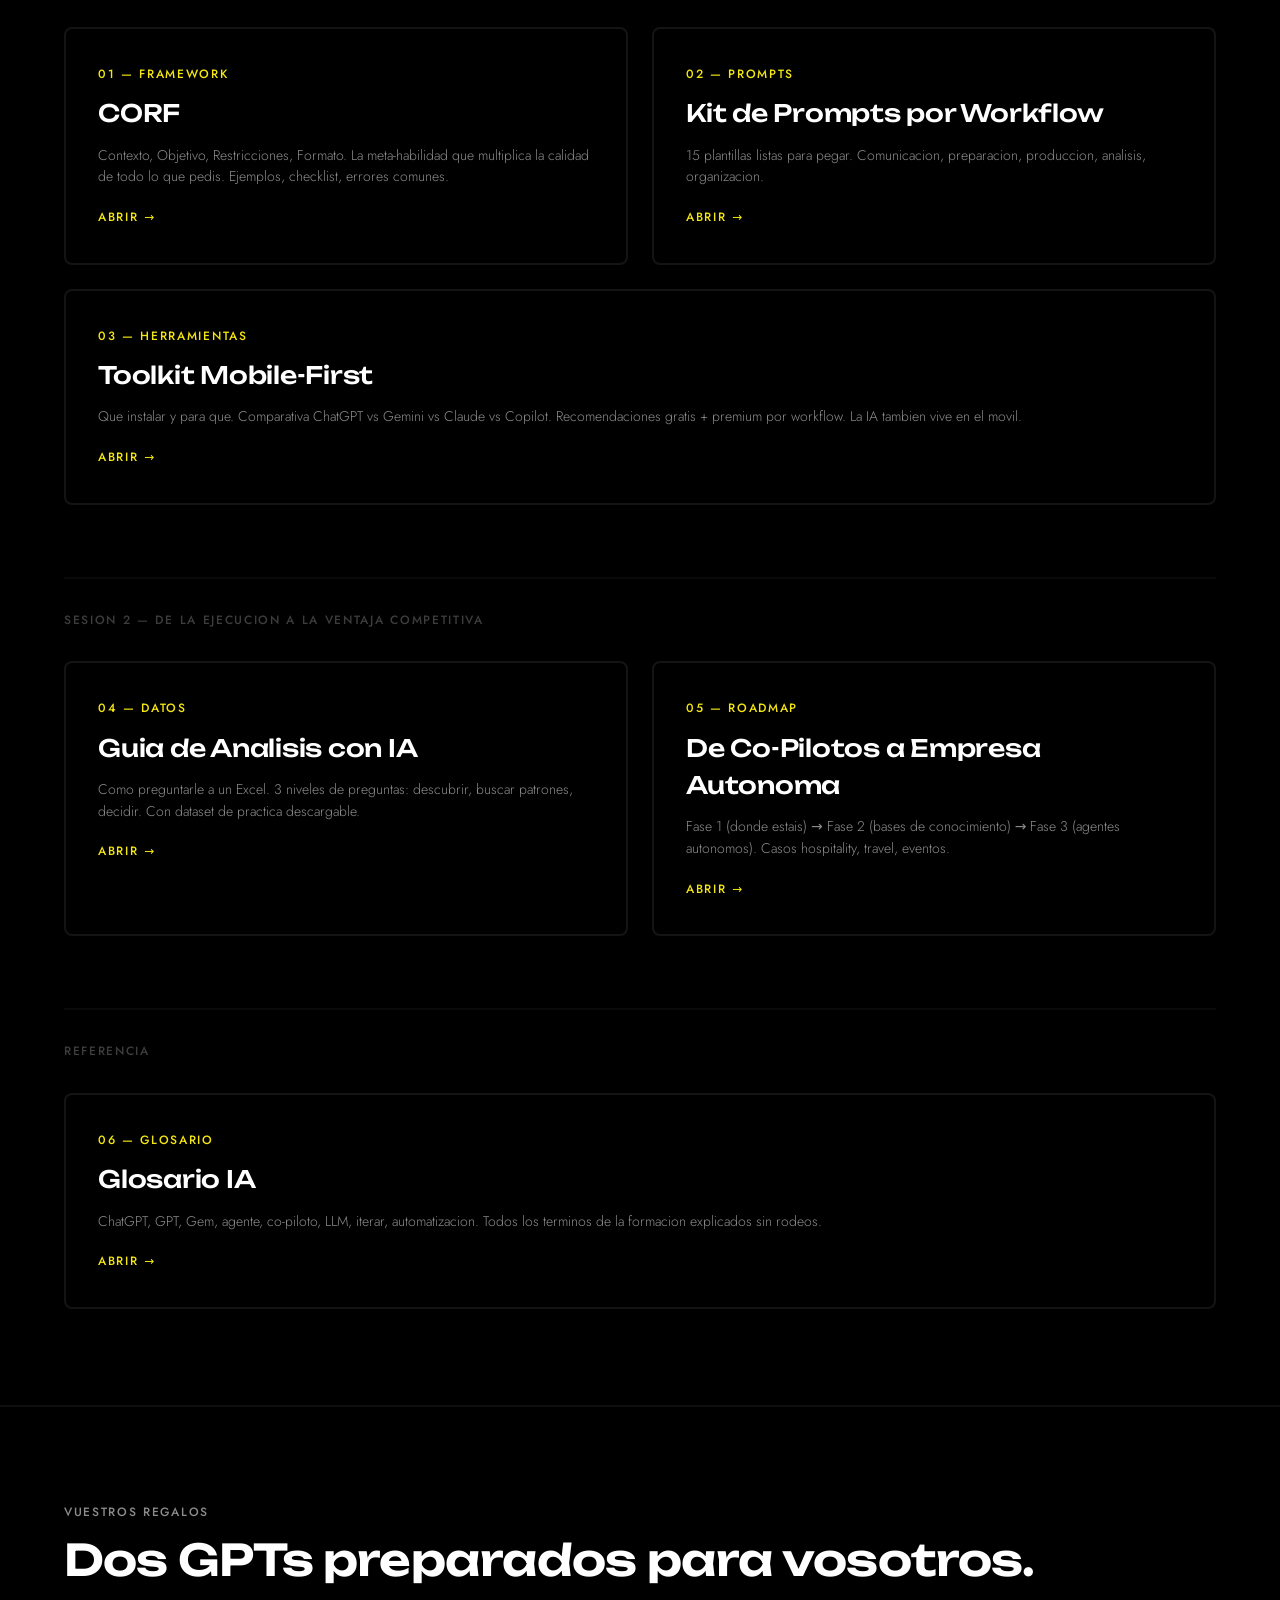
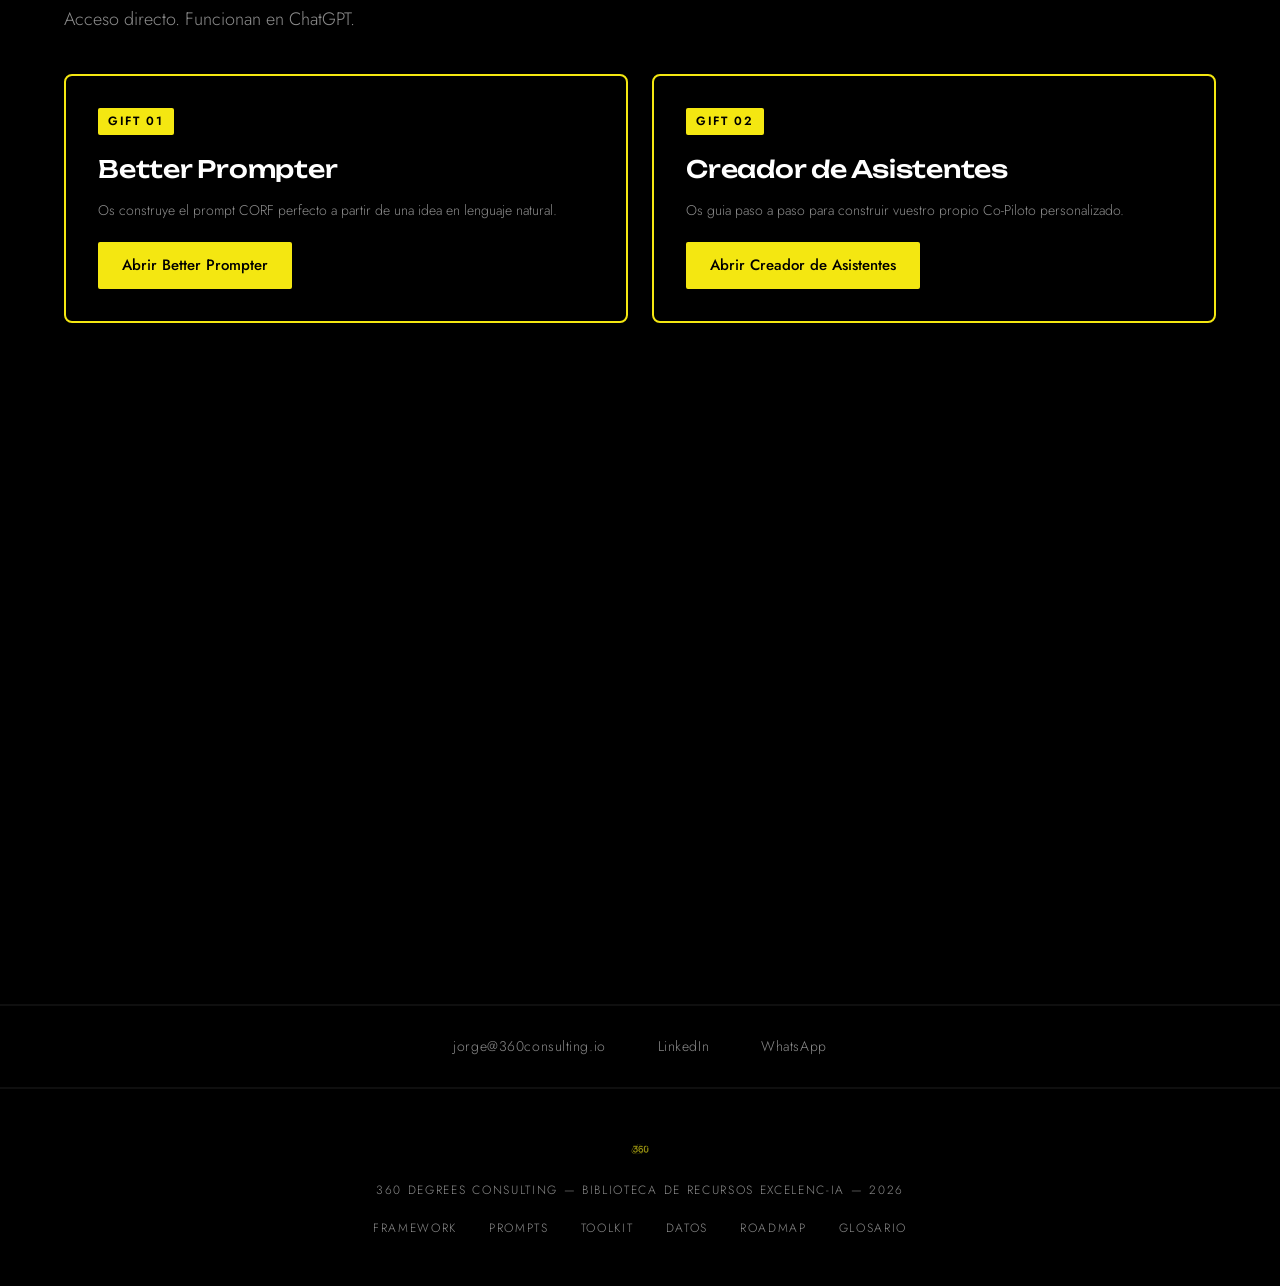
==== commit 22342ab7: "Design system 360 aplicado a toda la biblioteca Branding: - Unbounded (display) + Jost (body) reempl" ====
--- a/index.html
+++ b/index.html
@@ -4,494 +4,287 @@
     <meta charset="UTF-8">
     <meta name="viewport" content="width=device-width, initial-scale=1.0">
     <meta name="robots" content="noindex, nofollow">
-    <title>Excelenc-IA — Biblioteca de Recursos | 360º Consulting</title>
-    <link rel="preconnect" href="https://fonts.googleapis.com">
-    <link rel="preconnect" href="https://fonts.gstatic.com" crossorigin>
-    <link href="https://fonts.googleapis.com/css2?family=Playfair+Display:ital,wght@0,400;0,700;0,900;1,400&family=Jost:wght@300;400;500;600;700&display=swap" rel="stylesheet">
+    <title>Excelenc-IA — Biblioteca de Recursos | 360 Degrees Consulting</title>
     <link rel="stylesheet" href="assets/styles.css">
     <style>
-        /* ── Hero landing ── */
+        /* ── Hero ── */
         .hero {
-            min-height: 92vh;
+            min-height: 80vh;
             display: flex;
             align-items: center;
             justify-content: center;
             text-align: center;
+            padding: 96px 24px;
             position: relative;
-            overflow: hidden;
-            padding: 60px 24px;
-        }
-
-        .hero::before {
-            content: '';
-            position: absolute;
-            inset: 0;
-            background:
-                radial-gradient(ellipse 80% 60% at 50% 0%, var(--accent-glow) 0%, transparent 60%),
-                radial-gradient(ellipse 60% 50% at 80% 100%, rgba(244, 231, 17, 0.03) 0%, transparent 50%);
-        }
-
-        .hero-grid {
-            position: absolute;
-            inset: 0;
-            background-image:
-                linear-gradient(rgba(244, 231, 17, 0.02) 1px, transparent 1px),
-                linear-gradient(90deg, rgba(244, 231, 17, 0.02) 1px, transparent 1px);
-            background-size: 80px 80px;
-            mask-image: radial-gradient(ellipse 70% 70% at 50% 50%, black 20%, transparent 70%);
-            -webkit-mask-image: radial-gradient(ellipse 70% 70% at 50% 50%, black 20%, transparent 70%);
-        }
-
-        .hero-content {
-            position: relative;
-            z-index: 1;
-            max-width: 860px;
-        }
-
+        }
+        .hero-content { max-width: 900px; }
         .hero-badge {
             display: inline-block;
-            font-size: 0.65rem;
-            font-weight: 600;
-            letter-spacing: 5px;
+            font-size: var(--fs-eyebrow);
+            font-weight: 500;
+            letter-spacing: 0.14em;
             text-transform: uppercase;
-            color: var(--accent);
-            border: 1px solid var(--border);
-            padding: 10px 24px;
-            margin-bottom: 40px;
-        }
-
-        .hero-logo {
-            margin-bottom: 28px;
-        }
-
-        .hero-logo img {
-            max-width: 320px;
-            width: 70vw;
-            height: auto;
-        }
-
+            color: var(--brand-yellow);
+            border: 2px solid rgba(255,255,255,0.08);
+            padding: 8px 20px;
+            margin-bottom: 48px;
+            border-radius: var(--radius-sm);
+        }
+        .hero-logo { margin-bottom: 32px; }
+        .hero-logo img { max-width: 280px; width: 60vw; height: auto; }
         .hero-title {
             font-family: var(--font-display);
-            font-size: clamp(2.4rem, 6vw, 4rem);
+            font-size: clamp(48px, 8vw, 96px);
             font-weight: 700;
-            color: var(--text-white);
-            line-height: 1.1;
-            margin-bottom: 20px;
-            margin-top: 12px;
-        }
-
-        .hero-title em {
-            color: var(--accent);
-            font-style: italic;
-        }
-
+            color: var(--brand-white);
+            line-height: 0.95;
+            letter-spacing: -0.03em;
+            margin-bottom: 24px;
+        }
         .hero-sub {
-            font-size: 1.1rem;
-            color: var(--text-cream);
-            max-width: 620px;
-            margin: 0 auto 40px;
-            line-height: 1.7;
-        }
-
-        .hero-meta {
-            font-size: 0.75rem;
-            color: var(--text-muted);
-            letter-spacing: 2px;
-            text-transform: uppercase;
-        }
-
-        /* ── Adopción ── */
-        .adoption {
-            background: var(--bg-section);
-            padding: 100px 24px;
-        }
-
-        .adoption-inner {
-            max-width: 1200px;
+            font-size: var(--fs-body-lg);
+            color: var(--ink-300);
+            max-width: 600px;
             margin: 0 auto;
-        }
-
-        .adoption-grid {
-            display: grid;
-            grid-template-columns: repeat(3, 1fr);
-            gap: 24px;
-            margin-top: 48px;
-        }
-
+            line-height: 1.6;
+        }
+
+        /* ── Adoption ── */
+        .adoption { background: var(--brand-black); border-top: 2px solid rgba(255,255,255,0.06); }
+        .adoption-grid { display: grid; grid-template-columns: repeat(3, 1fr); gap: 24px; margin-top: 48px; }
         .adoption-card {
-            background: var(--bg-card);
-            border: 1px solid var(--border);
-            border-radius: 10px;
+            border: 1px solid rgba(255,255,255,0.12);
+            border-radius: var(--radius-md);
             padding: 32px;
-            transition: border-color 0.3s ease;
-        }
-
-        .adoption-card:hover {
-            border-color: var(--border-hover);
-        }
-
-        .adoption-step {
-            font-size: 0.7rem;
-            letter-spacing: 3px;
-            text-transform: uppercase;
-            color: var(--accent);
-            font-weight: 600;
-            margin-bottom: 12px;
-        }
-
-        .adoption-card h3 {
-            font-family: var(--font-display);
-            font-size: 1.3rem;
-            font-weight: 700;
-            color: var(--text-white);
-            margin-bottom: 14px;
-        }
-
-        .adoption-card p {
-            font-size: 0.95rem;
-            line-height: 1.7;
-            color: var(--text-cream);
-        }
-
-        @media (max-width: 900px) {
-            .adoption-grid { grid-template-columns: 1fr; }
-        }
+            transition: transform var(--dur) var(--ease-out), border-color var(--dur) var(--ease-out);
+        }
+        .adoption-card:hover { transform: translate(-2px, -2px); border-color: var(--brand-yellow); }
+        .adoption-step { font-size: var(--fs-eyebrow); letter-spacing: 0.14em; text-transform: uppercase; color: var(--brand-yellow); font-weight: 500; margin-bottom: 12px; }
+        .adoption-card h3 { font-family: var(--font-display); font-size: var(--fs-h3); font-weight: 500; color: var(--brand-white); margin-bottom: 12px; letter-spacing: -0.01em; }
+        .adoption-card p { font-size: var(--fs-body-sm); line-height: 1.55; color: var(--ink-300); }
+        @media (max-width: 900px) { .adoption-grid { grid-template-columns: 1fr; } }
 
         /* ── Resources grid ── */
-        .resources-grid {
-            display: grid;
-            grid-template-columns: repeat(2, 1fr);
-            gap: 24px;
-            margin-top: 48px;
-        }
-
+        .resources-grid { display: grid; grid-template-columns: repeat(2, 1fr); gap: 24px; margin-top: 48px; }
         .resource-card {
             display: block;
-            background: var(--bg-card);
-            border: 1px solid var(--border);
-            border-radius: 12px;
+            border: 2px solid rgba(255,255,255,0.08);
+            border-radius: var(--radius-md);
             padding: 36px 32px;
-            transition: all 0.3s ease;
+            transition: transform var(--dur) var(--ease-out), border-color var(--dur) var(--ease-out), box-shadow var(--dur) var(--ease-out);
             color: inherit;
             position: relative;
-            overflow: hidden;
-        }
-
-        .resource-card::before {
-            content: '';
-            position: absolute;
-            top: 0;
-            left: 0;
-            right: 0;
-            height: 2px;
-            background: linear-gradient(90deg, var(--accent), transparent 60%);
-            opacity: 0.5;
-            transition: opacity 0.3s ease;
-        }
-
-        .resource-card:hover {
-            border-color: var(--border-hover);
-            transform: translateY(-4px);
-            background: var(--bg-card-hover);
-        }
-
-        .resource-card:hover::before {
-            opacity: 1;
-        }
-
-        .resource-number {
+        }
+        .resource-card:hover { transform: translate(-2px, -2px); border-color: var(--brand-yellow); box-shadow: 2px 2px 0 0 var(--brand-yellow); }
+        .resource-number { font-family: var(--font-body); font-size: var(--fs-eyebrow); letter-spacing: 0.14em; text-transform: uppercase; color: var(--brand-yellow); font-weight: 500; margin-bottom: 12px; }
+        .resource-card h3 { font-family: var(--font-display); font-size: 24px; font-weight: 500; color: var(--brand-white); margin-bottom: 12px; letter-spacing: -0.01em; }
+        .resource-card p { font-size: var(--fs-body-sm); line-height: 1.55; color: var(--ink-300); margin-bottom: 20px; }
+        .resource-arrow { font-size: var(--fs-eyebrow); font-weight: 500; letter-spacing: 0.14em; text-transform: uppercase; color: var(--brand-yellow); }
+        @media (max-width: 768px) { .resources-grid { grid-template-columns: 1fr; } }
+
+        /* ── Session label ── */
+        .session-label {
             font-family: var(--font-body);
-            font-size: 0.75rem;
-            letter-spacing: 3px;
+            font-weight: 500;
+            font-size: var(--fs-eyebrow);
+            letter-spacing: 0.14em;
             text-transform: uppercase;
-            color: var(--accent);
-            font-weight: 600;
-            margin-bottom: 12px;
-        }
-
-        .resource-card h3 {
-            font-family: var(--font-display);
-            font-size: 1.55rem;
-            font-weight: 700;
-            color: var(--text-white);
-            margin-bottom: 14px;
-        }
-
-        .resource-card p {
-            font-size: 0.95rem;
-            line-height: 1.7;
-            color: var(--text-cream);
-            margin-bottom: 20px;
-        }
-
-        .resource-arrow {
-            display: inline-flex;
-            align-items: center;
-            gap: 8px;
-            font-size: 0.8rem;
-            font-weight: 600;
-            letter-spacing: 2px;
-            text-transform: uppercase;
-            color: var(--accent);
-        }
-
-        .resource-arrow span {
-            transition: transform 0.3s ease;
-        }
-
-        .resource-card:hover .resource-arrow span {
-            transform: translateX(6px);
-        }
-
-        @media (max-width: 768px) {
-            .resources-grid { grid-template-columns: 1fr; }
-        }
+            color: var(--ink-500);
+            margin-top: 48px;
+            margin-bottom: 8px;
+            padding-top: 32px;
+            border-top: 2px solid rgba(255,255,255,0.04);
+        }
+        .session-label:first-child { margin-top: 0; border-top: none; padding-top: 0; }
 
         /* ── Gifts / GPTs ── */
-        .gifts {
-            background: var(--bg-section);
-            padding: 100px 24px;
-        }
-
-        .gifts-grid {
-            display: grid;
-            grid-template-columns: repeat(2, 1fr);
-            gap: 24px;
-            margin-top: 40px;
-        }
-
+        .gifts { background: var(--brand-black); border-top: 2px solid rgba(255,255,255,0.06); padding: 96px 24px; }
+        .gifts-grid { display: grid; grid-template-columns: repeat(2, 1fr); gap: 24px; margin-top: 40px; }
         .gift-card {
-            background: var(--bg-card);
-            border: 1px solid var(--accent);
-            border-radius: 12px;
+            border: 2px solid var(--brand-yellow);
+            border-radius: var(--radius-md);
             padding: 32px;
-            box-shadow: 0 0 40px rgba(244, 231, 17, 0.05);
-        }
-
+        }
         .gift-label {
             display: inline-block;
-            background: var(--accent);
-            color: var(--accent-text);
-            font-size: 0.65rem;
-            font-weight: 700;
-            letter-spacing: 2px;
+            background: var(--brand-yellow);
+            color: var(--brand-black);
+            font-size: var(--fs-eyebrow);
+            font-weight: 600;
+            letter-spacing: 0.14em;
             text-transform: uppercase;
-            padding: 4px 12px;
-            border-radius: 4px;
+            padding: 4px 10px;
+            border-radius: var(--radius-sm);
             margin-bottom: 16px;
         }
-
-        .gift-card h3 {
-            font-family: var(--font-display);
-            font-size: 1.4rem;
-            font-weight: 700;
-            color: var(--text-white);
-            margin-bottom: 12px;
-        }
-
-        .gift-card p {
-            font-size: 0.95rem;
-            line-height: 1.7;
-            color: var(--text-cream);
-            margin-bottom: 20px;
-        }
-
-        @media (max-width: 768px) {
-            .gifts-grid { grid-template-columns: 1fr; }
-        }
-
-        /* ── CTA final ── */
-        .final-cta {
-            padding: 120px 24px;
-            text-align: center;
-            position: relative;
-        }
-
-        .final-cta::before {
-            content: '';
-            position: absolute;
-            inset: 0;
-            background: radial-gradient(ellipse 60% 50% at 50% 50%, var(--accent-glow) 0%, transparent 60%);
-        }
-
-        .final-cta-inner {
-            position: relative;
-            max-width: 720px;
-            margin: 0 auto;
-        }
-
-        .final-cta h2 {
-            font-family: var(--font-display);
-            font-size: clamp(1.8rem, 4vw, 2.8rem);
-            font-weight: 700;
-            color: var(--text-white);
-            line-height: 1.2;
-            margin-bottom: 20px;
-        }
-
-        .final-cta p {
-            font-size: 1.05rem;
-            color: var(--text-cream);
-            margin-bottom: 40px;
-            line-height: 1.7;
-        }
+        .gift-card h3 { font-family: var(--font-display); font-size: 24px; font-weight: 500; color: var(--brand-white); margin-bottom: 12px; letter-spacing: -0.01em; }
+        .gift-card p { font-size: var(--fs-body-sm); line-height: 1.55; color: var(--ink-300); margin-bottom: 20px; }
+        @media (max-width: 768px) { .gifts-grid { grid-template-columns: 1fr; } }
+
+        /* ── CTA ── */
+        .final-cta { padding: 128px 24px; text-align: center; }
+        .final-cta-inner { max-width: 640px; margin: 0 auto; }
+        .final-cta h2 { font-family: var(--font-display); font-size: var(--fs-h1); font-weight: 600; color: var(--brand-white); line-height: 1.1; letter-spacing: -0.02em; margin-bottom: 20px; }
+        .final-cta p { font-size: var(--fs-body-lg); color: var(--ink-300); margin-bottom: 40px; line-height: 1.6; }
     </style>
 </head>
 <body>
 
-    <!-- ── HERO ── -->
+    <!-- HERO -->
     <section class="hero">
-        <div class="hero-grid"></div>
         <div class="hero-content">
             <div class="hero-badge">Spain Is Excellence · 21-22 Abril 2026</div>
             <div class="hero-logo">
-                <img src="assets/logo-white.png" alt="360º Degrees Consulting">
+                <img src="assets/logo-full-yellow.png" alt="360 Degrees Consulting">
             </div>
-            <h1 class="hero-title">Excelenc-IA<br><em>Biblioteca de Recursos</em></h1>
-            <p class="hero-sub">Todo lo que habéis aprendido en la formación, al alcance de un clic. Prompts listos para copiar, herramientas recomendadas, y la hoja de ruta para lo que viene después.</p>
-            <div class="hero-meta">Jorge Guamis &amp; Adriana Mateos · 360º Consulting</div>
-        </div>
-    </section>
-
-    <!-- ── RUTA DE ADOPCIÓN ── -->
+            <h1 class="hero-title">Excelenc<span class="accent">-IA</span></h1>
+            <p class="hero-sub">Todo lo que habeis aprendido en la formacion, al alcance de un clic. Prompts, herramientas, framework y hoja de ruta.</p>
+        </div>
+    </section>
+
+    <!-- RUTA DE ADOPCION -->
     <section class="adoption section-full">
-        <div class="adoption-inner">
-            <div class="section-label reveal">Empieza aquí</div>
-            <h2 class="section-title reveal">Ruta de adopción</h2>
-            <p class="section-subtitle reveal reveal-delay-1">El error más común: instalar 10 herramientas y usar dos. Estos son los pasos que funcionan.</p>
-
+        <div class="section-inner">
+            <p class="eyebrow reveal">Empieza aqui</p>
+            <h2 class="section-title reveal">Ruta de adopcion.</h2>
+            <p class="section-subtitle reveal reveal-d1">El error mas comun: instalar 10 herramientas y usar dos.</p>
             <div class="adoption-grid">
-                <div class="adoption-card reveal reveal-delay-1">
+                <div class="adoption-card reveal reveal-d1">
                     <div class="adoption-step">Semana 1</div>
-                    <h3>Imprescindibles</h3>
-                    <p>Un copiloto generalista (ChatGPT o Gemini) + una herramienta de transcripción (Fireflies o tl;dv). Con estas dos ya tenéis el 70% del valor.</p>
-                </div>
-                <div class="adoption-card reveal reveal-delay-2">
+                    <h3>Imprescindibles.</h3>
+                    <p>Un copiloto generalista (ChatGPT o Gemini) + una herramienta de transcripcion (Fireflies o tl;dv). Con estas dos ya teneis el 70% del valor.</p>
+                </div>
+                <div class="adoption-card reveal reveal-d2">
                     <div class="adoption-step">Semana 2-3</div>
-                    <h3>Afinar</h3>
-                    <p>Configurar vuestro Co-Piloto personal (GPT o Gem) con el asistente que os hemos regalado. Añadir Gamma si preparáis presentaciones.</p>
-                </div>
-                <div class="adoption-card reveal reveal-delay-3">
+                    <h3>Afinar.</h3>
+                    <p>Configurar vuestro Co-Piloto personal con el asistente que os hemos regalado. Anadir Gamma si preparais presentaciones.</p>
+                </div>
+                <div class="adoption-card reveal reveal-d3">
                     <div class="adoption-step">Semana 4+</div>
-                    <h3>Explorar</h3>
-                    <p>Probar el modo agente para investigación profunda. Tantear NotebookLM para bases de conocimiento personales. Ya estaréis listos para Fase 2.</p>
+                    <h3>Explorar.</h3>
+                    <p>Probar el modo agente para investigacion profunda. Tantear NotebookLM para bases de conocimiento personales.</p>
                 </div>
             </div>
         </div>
     </section>
 
-    <!-- ── RECURSOS ── -->
+    <!-- RECURSOS — ordenados por sesion -->
     <section>
-        <div class="section-label reveal">Materiales</div>
-        <h2 class="section-title reveal">Los 5 recursos</h2>
-        <p class="section-subtitle reveal reveal-delay-1">Cada uno pensado como material de consulta permanente. Volved tantas veces como haga falta.</p>
+        <p class="eyebrow reveal">Materiales</p>
+        <h2 class="section-title reveal">Recursos de la formacion.</h2>
+        <p class="section-subtitle reveal reveal-d1">Ordenados por sesion. Volved tantas veces como haga falta.</p>
 
         <div class="resources-grid">
-            <a href="prompts/" class="resource-card reveal reveal-delay-1">
-                <div class="resource-number">01 — Prompts</div>
+            <!-- SESION 1 -->
+            <div class="session-label" style="grid-column: 1 / -1;">Sesion 1 — De la informacion al insight</div>
+
+            <a href="framework/" class="resource-card reveal reveal-d1">
+                <div class="resource-number">01 — Framework</div>
+                <h3>CORF</h3>
+                <p>Contexto, Objetivo, Restricciones, Formato. La meta-habilidad que multiplica la calidad de todo lo que pedis. Ejemplos, checklist, errores comunes.</p>
+                <div class="resource-arrow">Abrir →</div>
+            </a>
+
+            <a href="prompts/" class="resource-card reveal reveal-d2">
+                <div class="resource-number">02 — Prompts</div>
                 <h3>Kit de Prompts por Workflow</h3>
-                <p>15 plantillas listas para pegar en ChatGPT, Gemini o Claude. Organizadas por workflow: comunicación, preparación, producción, análisis, organización.</p>
-                <div class="resource-arrow">Abrir <span>→</span></div>
-            </a>
-
-            <a href="toolkit/" class="resource-card reveal reveal-delay-2">
-                <div class="resource-number">02 — Herramientas</div>
+                <p>15 plantillas listas para pegar. Comunicacion, preparacion, produccion, analisis, organizacion.</p>
+                <div class="resource-arrow">Abrir →</div>
+            </a>
+
+            <a href="toolkit/" class="resource-card reveal reveal-d1" style="grid-column: 1 / -1;">
+                <div class="resource-number">03 — Herramientas</div>
                 <h3>Toolkit Mobile-First</h3>
-                <p>Qué instalar y para qué. Comparativa decisional ChatGPT vs Gemini vs Claude vs Copilot. Recomendaciones gratis + premium por cada workflow.</p>
-                <div class="resource-arrow">Abrir <span>→</span></div>
-            </a>
-
-            <a href="framework/" class="resource-card reveal reveal-delay-3">
-                <div class="resource-number">03 — Framework</div>
-                <h3>CORF — Pedirle bien a la IA</h3>
-                <p>Contexto, Objetivo, Restricciones, Formato. La meta-habilidad que multiplica la calidad de todo lo que pides. Con ejemplos, checklist y errores comunes.</p>
-                <div class="resource-arrow">Abrir <span>→</span></div>
-            </a>
-
-            <a href="roadmap/" class="resource-card reveal reveal-delay-4">
-                <div class="resource-number">04 — Roadmap</div>
-                <h3>De Co-Pilotos a Empresa Autónoma</h3>
-                <p>Fase 1 (donde estáis) → Fase 2 (bases de conocimiento) → Fase 3 (agentes autónomos). Casos concretos para hospitality, travel y eventos.</p>
-                <div class="resource-arrow">Abrir <span>→</span></div>
-            </a>
-
-            <a href="datos/" class="resource-card reveal reveal-delay-1">
-                <div class="resource-number">05 — Datos</div>
-                <h3>Guía de Análisis con IA</h3>
-                <p>Cómo preguntarle a un Excel para sacarle valor real. 3 niveles de preguntas: descubrir, buscar patrones, decidir estratégicamente. Con dataset de práctica descargable.</p>
-                <div class="resource-arrow">Abrir <span>→</span></div>
-            </a>
-
-            <a href="glosario/" class="resource-card reveal reveal-delay-2">
+                <p>Que instalar y para que. Comparativa ChatGPT vs Gemini vs Claude vs Copilot. Recomendaciones gratis + premium por workflow. La IA tambien vive en el movil.</p>
+                <div class="resource-arrow">Abrir →</div>
+            </a>
+
+            <!-- SESION 2 -->
+            <div class="session-label" style="grid-column: 1 / -1;">Sesion 2 — De la ejecucion a la ventaja competitiva</div>
+
+            <a href="datos/" class="resource-card reveal reveal-d1">
+                <div class="resource-number">04 — Datos</div>
+                <h3>Guia de Analisis con IA</h3>
+                <p>Como preguntarle a un Excel. 3 niveles de preguntas: descubrir, buscar patrones, decidir. Con dataset de practica descargable.</p>
+                <div class="resource-arrow">Abrir →</div>
+            </a>
+
+            <a href="roadmap/" class="resource-card reveal reveal-d2">
+                <div class="resource-number">05 — Roadmap</div>
+                <h3>De Co-Pilotos a Empresa Autonoma</h3>
+                <p>Fase 1 (donde estais) → Fase 2 (bases de conocimiento) → Fase 3 (agentes autonomos). Casos hospitality, travel, eventos.</p>
+                <div class="resource-arrow">Abrir →</div>
+            </a>
+
+            <!-- REFERENCIA -->
+            <div class="session-label" style="grid-column: 1 / -1;">Referencia</div>
+
+            <a href="glosario/" class="resource-card reveal reveal-d1" style="grid-column: 1 / -1;">
                 <div class="resource-number">06 — Glosario</div>
                 <h3>Glosario IA</h3>
-                <p>ChatGPT, GPT, Gem, agente, co-piloto, LLM, iterar, automatización. Todos los términos de la formación explicados sin rodeos.</p>
-                <div class="resource-arrow">Abrir <span>→</span></div>
-            </a>
-        </div>
-    </section>
-
-    <!-- ── REGALOS / GPTs ── -->
+                <p>ChatGPT, GPT, Gem, agente, co-piloto, LLM, iterar, automatizacion. Todos los terminos de la formacion explicados sin rodeos.</p>
+                <div class="resource-arrow">Abrir →</div>
+            </a>
+        </div>
+    </section>
+
+    <!-- REGALOS / GPTs -->
     <section class="gifts section-full">
         <div class="section-inner">
-            <div class="section-label reveal">Vuestros regalos</div>
-            <h2 class="section-title reveal">Dos GPTs preparados para vosotros</h2>
-            <p class="section-subtitle reveal reveal-delay-1">Acceso directo. Funcionan en ChatGPT (plan gratuito os deja usarlos hasta cierto volumen diario).</p>
-
+            <p class="eyebrow reveal">Vuestros regalos</p>
+            <h2 class="section-title reveal">Dos GPTs preparados para vosotros.</h2>
+            <p class="section-subtitle reveal reveal-d1">Acceso directo. Funcionan en ChatGPT.</p>
             <div class="gifts-grid">
-                <div class="gift-card reveal reveal-delay-1">
+                <div class="gift-card reveal reveal-d1">
                     <div class="gift-label">Gift 01</div>
                     <h3>Better Prompter</h3>
-                    <p>Os construye el prompt CORF perfecto a partir de una idea en lenguaje natural. Ideal para cuando no queréis estructurar a mano o cuando la respuesta que recibís no termina de estar bien.</p>
+                    <p>Os construye el prompt CORF perfecto a partir de una idea en lenguaje natural.</p>
                     <a href="https://chatgpt.com/g/g-678cd1944da8819180a02810191d7d61-better-prompter" class="btn btn-primary" target="_blank" rel="noopener">Abrir Better Prompter</a>
                 </div>
-
-                <div class="gift-card reveal reveal-delay-2">
+                <div class="gift-card reveal reveal-d2">
                     <div class="gift-label">Gift 02</div>
                     <h3>Creador de Asistentes</h3>
-                    <p>Os guía paso a paso para construir vuestro propio Co-Piloto personalizado. Os hace las 9 preguntas clave y os devuelve el texto listo para pegar en ChatGPT o Gemini.</p>
+                    <p>Os guia paso a paso para construir vuestro propio Co-Piloto personalizado.</p>
                     <a href="https://chatgpt.com/g/g-rtfteDaXu-creador-de-asistentes" class="btn btn-primary" target="_blank" rel="noopener">Abrir Creador de Asistentes</a>
                 </div>
             </div>
         </div>
     </section>
 
-    <!-- ── CTA FINAL ── -->
+    <!-- CTA -->
     <section class="final-cta section-full">
         <div class="final-cta-inner">
-            <div class="section-label reveal">¿Queréis ir más allá?</div>
-            <h2 class="reveal">Reservad un diagnóstico gratuito</h2>
-            <p class="reveal reveal-delay-1">30 minutos. Sin discurso de ventas. Entendemos vuestro negocio, detectamos los 3 quick wins más evidentes y os decimos honestamente si merece la pena avanzar.</p>
-            <a href="https://cal.com/jorge-guamis-360/llamada-de-diagnostico-360%C2%BA-consulting" class="btn btn-primary reveal reveal-delay-2" target="_blank" rel="noopener">Reservar diagnóstico</a>
-        </div>
-    </section>
-
-    <!-- ── CONTACT STRIP ── -->
+            <p class="eyebrow reveal">Siguiente paso</p>
+            <h2 class="reveal">Reserva un diagnostico gratuito.</h2>
+            <p class="reveal reveal-d1">30 minutos. Sin discurso de ventas. Entendemos vuestro negocio, detectamos los quick wins mas evidentes y os decimos honestamente si merece la pena avanzar.</p>
+            <a href="https://cal.com/jorge-guamis-360/llamada-de-diagnostico-360%C2%BA-consulting" class="btn btn-primary reveal reveal-d2" target="_blank" rel="noopener">Reservar diagnostico →</a>
+        </div>
+    </section>
+
+    <!-- CONTACT -->
     <div class="contact-strip">
-        <a href="mailto:jorge@360consulting.io">✉ jorge@360consulting.io</a>
-        <a href="https://www.linkedin.com/in/jorge-guamis" target="_blank" rel="noopener">🔗 LinkedIn</a>
-        <a href="https://wa.me/34654663771" target="_blank" rel="noopener">💬 WhatsApp</a>
+        <a href="mailto:jorge@360consulting.io">jorge@360consulting.io</a>
+        <a href="https://www.linkedin.com/in/jorgeguamis" target="_blank" rel="noopener">LinkedIn</a>
+        <a href="https://wa.me/34654663771" target="_blank" rel="noopener">WhatsApp</a>
     </div>
 
-    <!-- ── FOOTER ── -->
+    <!-- FOOTER -->
     <footer>
-        <img src="assets/mark-yellow-clean.png" alt="360º">
-        <div>360º Degrees Consulting &mdash; Biblioteca de Recursos Excelenc-IA &mdash; 2026</div>
+        <img src="assets/logo-mark-yellow.png" alt="360">
+        <div>360 Degrees Consulting — Biblioteca de Recursos Excelenc-IA — 2026</div>
         <div class="footer-links">
+            <a href="framework/">Framework</a>
             <a href="prompts/">Prompts</a>
             <a href="toolkit/">Toolkit</a>
-            <a href="framework/">Framework</a>
+            <a href="datos/">Datos</a>
             <a href="roadmap/">Roadmap</a>
-            <a href="datos/">Datos</a>
             <a href="glosario/">Glosario</a>
         </div>
     </footer>
 
     <script>
         const observer = new IntersectionObserver((entries) => {
-            entries.forEach(entry => {
-                if (entry.isIntersecting) entry.target.classList.add('visible');
-            });
+            entries.forEach(entry => { if (entry.isIntersecting) entry.target.classList.add('visible'); });
         }, { threshold: 0.1, rootMargin: '0px 0px -40px 0px' });
         document.querySelectorAll('.reveal').forEach(el => observer.observe(el));
     </script>
--- a/assets/styles.css
+++ b/assets/styles.css
@@ -1,399 +1,317 @@
-/* ═══════════════════════════════════════════════
-   360º Consulting — Excelenc-IA Resources
-   Global stylesheet
-   ═══════════════════════════════════════════════ */
-
-*, *::before, *::after {
-  margin: 0;
-  padding: 0;
-  box-sizing: border-box;
-}
+/* =========================================================
+   360º Consulting — Excelenc-IA Resource Library
+   Design System: Unbounded + Jost, #F4E711 + #000, flat/brutalist
+   ========================================================= */
+
+@import url('https://fonts.googleapis.com/css2?family=Jost:wght@300;400;500;600;700&family=Unbounded:wght@300;400;500;600;700;800&display=swap');
 
 :root {
-  --accent: #F4E711;
-  --accent-light: #F7EE5A;
-  --accent-dim: #C4B90E;
-  --accent-glow: rgba(244, 231, 17, 0.06);
-  --accent-text: #0A0A0A;
-  --bg-dark: #0A0A0A;
-  --bg-section: #111111;
-  --bg-card: #1A1A1A;
-  --bg-card-hover: #222222;
-  --text-white: #F5F0EB;
-  --text-cream: #D4CCBD;
-  --text-muted: #8A8476;
-  --border: rgba(244, 231, 17, 0.12);
-  --border-hover: rgba(244, 231, 17, 0.30);
-  --font-display: 'Playfair Display', Georgia, serif;
-  --font-body: 'Jost', 'Futura', -apple-system, sans-serif;
-}
-
-html {
-  scroll-behavior: smooth;
-  background: var(--bg-dark);
-}
+  --brand-yellow: #F4E711;
+  --brand-black:  #000000;
+  --brand-white:  #FFFFFF;
+  --ink-700: #1A1A1A;
+  --ink-500: #3D3D3D;
+  --ink-300: #8C8C8C;
+  --ink-100: #E6E6E6;
+  --ink-50:  #F2F2F2;
+  --paper:   #FAFAFA;
+
+  --font-display: 'Unbounded', Impact, system-ui, sans-serif;
+  --font-body: 'Jost', 'Futura', 'Century Gothic', system-ui, sans-serif;
+  --font-mono: 'JetBrains Mono', ui-monospace, 'SF Mono', Menlo, monospace;
+
+  --fs-display: clamp(36px, 4.5vw, 56px);
+  --fs-h1: clamp(32px, 3.4vw, 44px);
+  --fs-h2: clamp(26px, 2.6vw, 32px);
+  --fs-h3: 22px;
+  --fs-body-lg: 18px;
+  --fs-body: 16px;
+  --fs-body-sm: 14px;
+  --fs-eyebrow: 12px;
+
+  --max-w: 1200px;
+  --max-w-prose: 720px;
+  --radius-sm: 2px;
+  --radius-md: 8px;
+  --shadow-stamp: 2px 2px 0 0 var(--brand-black);
+  --dur: 180ms;
+  --ease-out: cubic-bezier(0.2, 0, 0, 1);
+}
+
+*, *::before, *::after { margin: 0; padding: 0; box-sizing: border-box; }
+::selection { background: var(--brand-yellow); color: var(--brand-black); }
+
+html { scroll-behavior: smooth; }
 
 body {
   font-family: var(--font-body);
-  background: var(--bg-dark);
-  color: var(--text-cream);
-  line-height: 1.7;
   font-weight: 300;
-  overflow-x: hidden;
-  min-height: 100vh;
-}
-
-/* ── Scrollbar ── */
-::-webkit-scrollbar { width: 6px; }
-::-webkit-scrollbar-track { background: var(--bg-dark); }
-::-webkit-scrollbar-thumb { background: var(--accent-dim); border-radius: 3px; }
+  font-size: var(--fs-body);
+  line-height: 1.55;
+  color: var(--brand-white);
+  background: var(--brand-black);
+  -webkit-font-smoothing: antialiased;
+}
+
+/* ── Links ── */
+a { color: var(--brand-yellow); text-decoration: none; transition: color var(--dur) var(--ease-out); }
+a:hover { color: var(--brand-white); }
 
 /* ── Animations ── */
 .reveal {
   opacity: 0;
-  transform: translateY(30px);
-  transition: opacity 0.8s ease, transform 0.8s ease;
-}
-.reveal.visible {
-  opacity: 1;
-  transform: translateY(0);
-}
-.reveal-delay-1 { transition-delay: 0.1s; }
-.reveal-delay-2 { transition-delay: 0.2s; }
-.reveal-delay-3 { transition-delay: 0.3s; }
-.reveal-delay-4 { transition-delay: 0.4s; }
+  transform: translateY(8px);
+  transition: opacity 200ms var(--ease-out), transform 200ms var(--ease-out);
+}
+.reveal.visible { opacity: 1; transform: translateY(0); }
+.reveal-d1 { transition-delay: 40ms; }
+.reveal-d2 { transition-delay: 80ms; }
+.reveal-d3 { transition-delay: 120ms; }
+.reveal-d4 { transition-delay: 160ms; }
 
 /* ── Section base ── */
-section {
-  padding: 80px 24px;
-  max-width: 1200px;
-  margin: 0 auto;
-}
-
-.section-full {
-  max-width: 100%;
-  padding-left: 0;
-  padding-right: 0;
-}
-
-.section-inner {
-  max-width: 1200px;
-  margin: 0 auto;
-  padding: 0 24px;
-}
-
-.section-inner-narrow {
-  max-width: 820px;
-  margin: 0 auto;
-  padding: 0 24px;
-}
-
-.section-label {
+section { padding: 96px 24px; max-width: var(--max-w); margin: 0 auto; }
+.section-full { max-width: 100%; }
+.section-inner { max-width: var(--max-w); margin: 0 auto; padding: 0 24px; }
+
+.eyebrow {
   font-family: var(--font-body);
-  font-size: 0.7rem;
-  font-weight: 600;
-  letter-spacing: 4px;
-  text-transform: uppercase;
-  color: var(--accent);
+  font-weight: 500;
+  font-size: var(--fs-eyebrow);
+  letter-spacing: 0.14em;
+  text-transform: uppercase;
+  color: var(--ink-300);
   margin-bottom: 16px;
 }
 
 .section-title {
   font-family: var(--font-display);
-  font-size: clamp(1.8rem, 4vw, 2.8rem);
-  font-weight: 700;
-  color: var(--text-white);
+  font-weight: 600;
+  font-size: var(--fs-h1);
+  line-height: 1.1;
+  letter-spacing: -0.02em;
+  color: var(--brand-white);
   margin-bottom: 20px;
-  line-height: 1.2;
 }
 
 .section-subtitle {
-  font-size: 1.05rem;
-  color: var(--text-muted);
+  font-size: var(--fs-body-lg);
+  color: var(--ink-300);
   max-width: 640px;
-  line-height: 1.8;
-}
-
-.brand-line {
-  width: 60px;
+  line-height: 1.6;
+}
+
+.accent { color: var(--brand-yellow); }
+
+.divider-line {
+  width: 48px;
   height: 2px;
-  background: linear-gradient(90deg, var(--accent), transparent);
-  margin: 20px 0 32px;
-}
-
-/* ── Links ── */
-a {
-  color: var(--accent);
+  background: var(--brand-yellow);
+  margin: 24px 0;
+}
+
+/* ── Cards ── */
+.card {
+  background: transparent;
+  border: 1px solid rgba(255,255,255,0.12);
+  border-radius: var(--radius-md);
+  padding: 32px;
+  transition: transform var(--dur) var(--ease-out), border-color var(--dur) var(--ease-out);
+}
+.card:hover {
+  transform: translate(-2px, -2px);
+  border-color: var(--brand-yellow);
+}
+.card--accent { border-top: 2px solid var(--brand-yellow); }
+
+/* ── Buttons ── */
+.btn {
+  display: inline-flex;
+  align-items: center;
+  gap: 8px;
+  padding: 14px 22px;
+  border: 2px solid var(--brand-black);
+  border-radius: var(--radius-sm);
+  font-family: var(--font-body);
+  font-weight: 500;
+  font-size: 15px;
+  line-height: 1;
+  cursor: pointer;
   text-decoration: none;
-  transition: color 0.2s ease;
-}
-a:hover { color: var(--accent-light); }
-
-/* ── Hero compacto (subpáginas) ── */
+  transition: background var(--dur) var(--ease-out), color var(--dur) var(--ease-out), transform 120ms var(--ease-out);
+}
+.btn:active { transform: scale(0.98); }
+
+.btn-primary {
+  background: var(--brand-yellow);
+  color: var(--brand-black);
+  border-color: var(--brand-yellow);
+}
+.btn-primary:hover { background: var(--brand-black); color: var(--brand-yellow); border-color: var(--brand-yellow); }
+
+.btn-secondary {
+  background: transparent;
+  color: var(--brand-yellow);
+  border-color: var(--brand-yellow);
+}
+.btn-secondary:hover { background: var(--brand-yellow); color: var(--brand-black); }
+
+/* ── Page hero (subpages) ── */
 .page-hero {
-  padding: 80px 24px 40px;
-  max-width: 1200px;
+  padding: 96px 24px 48px;
+  max-width: var(--max-w);
   margin: 0 auto;
-  position: relative;
 }
 
 .breadcrumb {
-  font-size: 0.75rem;
-  letter-spacing: 2px;
-  text-transform: uppercase;
-  color: var(--text-muted);
+  font-size: var(--fs-eyebrow);
+  letter-spacing: 0.14em;
+  text-transform: uppercase;
+  color: var(--ink-300);
   margin-bottom: 32px;
   display: inline-block;
 }
-
-.breadcrumb a {
-  color: var(--text-muted);
-}
-.breadcrumb a:hover { color: var(--accent); }
+.breadcrumb a { color: var(--ink-300); }
+.breadcrumb a:hover { color: var(--brand-yellow); }
 
 .page-title {
   font-family: var(--font-display);
-  font-size: clamp(2.2rem, 5vw, 3.4rem);
-  font-weight: 700;
-  color: var(--text-white);
-  line-height: 1.15;
+  font-size: var(--fs-display);
+  font-weight: 600;
+  color: var(--brand-white);
+  line-height: 1.05;
+  letter-spacing: -0.02em;
   margin-bottom: 16px;
 }
 
 .page-subtitle {
-  font-size: 1.1rem;
-  color: var(--text-cream);
+  font-size: var(--fs-body-lg);
+  color: var(--ink-300);
   max-width: 680px;
-  line-height: 1.7;
-}
-
-/* ── Card base ── */
-.card {
-  background: var(--bg-card);
-  border: 1px solid var(--border);
-  border-radius: 10px;
-  padding: 32px;
-  transition: border-color 0.3s ease, transform 0.3s ease;
-}
-
-.card:hover {
-  border-color: var(--border-hover);
-  transform: translateY(-3px);
-}
-
-/* ── Prose (contenido estilo artículo) ── */
+  line-height: 1.6;
+}
+
+/* ── Prose (article content) ── */
 .prose {
-  max-width: 780px;
+  max-width: var(--max-w-prose);
   margin: 0 auto;
-  padding: 40px 24px 80px;
-  font-size: 1.05rem;
-  line-height: 1.85;
-  color: var(--text-cream);
+  padding: 48px 24px 96px;
+  font-size: var(--fs-body);
+  line-height: 1.6;
+  color: rgba(255,255,255,0.85);
 }
 
 .prose h2 {
   font-family: var(--font-display);
-  font-size: clamp(1.6rem, 3vw, 2.2rem);
-  font-weight: 700;
-  color: var(--text-white);
+  font-size: var(--fs-h2);
+  font-weight: 500;
+  color: var(--brand-white);
   margin-top: 64px;
   margin-bottom: 20px;
-  line-height: 1.25;
+  line-height: 1.15;
+  letter-spacing: -0.02em;
   padding-bottom: 12px;
-  border-bottom: 1px solid var(--border);
+  border-bottom: 2px solid var(--brand-black);
 }
 
 .prose h3 {
   font-family: var(--font-display);
-  font-size: 1.4rem;
-  font-weight: 700;
-  color: var(--text-white);
+  font-weight: 500;
+  font-size: var(--fs-h3);
+  color: var(--brand-white);
   margin-top: 40px;
   margin-bottom: 16px;
+  letter-spacing: -0.01em;
 }
 
 .prose h4 {
   font-family: var(--font-body);
-  font-size: 1rem;
-  font-weight: 600;
-  letter-spacing: 1px;
-  color: var(--accent);
+  font-size: var(--fs-body-sm);
+  font-weight: 500;
+  letter-spacing: 0.14em;
+  text-transform: uppercase;
+  color: var(--brand-yellow);
   margin-top: 28px;
   margin-bottom: 12px;
-  text-transform: uppercase;
-}
-
-.prose p {
-  margin-bottom: 18px;
-}
-
-.prose ul, .prose ol {
-  margin: 0 0 20px 24px;
-}
-
-.prose li {
-  margin-bottom: 8px;
-}
-
-.prose strong {
-  color: var(--text-white);
-  font-weight: 500;
-}
-
-.prose em {
-  color: var(--accent);
-  font-style: italic;
-}
-
-.prose blockquote {
-  border-left: 3px solid var(--accent);
-  padding: 4px 20px;
-  margin: 24px 0;
-  color: var(--text-white);
-  font-style: italic;
-}
-
-.prose hr {
-  border: none;
-  height: 1px;
-  background: var(--border);
-  margin: 48px 0;
-}
-
-/* ── Code blocks ── */
+}
+
+.prose p { margin-bottom: 18px; }
+.prose ul, .prose ol { margin: 0 0 20px 24px; }
+.prose li { margin-bottom: 8px; }
+.prose strong { color: var(--brand-white); font-weight: 500; }
+.prose em { color: var(--brand-yellow); font-style: italic; }
+.prose blockquote { border-left: 2px solid var(--brand-yellow); padding: 4px 20px; margin: 24px 0; color: var(--brand-white); }
+.prose hr { border: none; height: 2px; background: rgba(255,255,255,0.08); margin: 48px 0; }
+
+/* Code */
 .prose code {
-  background: rgba(244, 231, 17, 0.08);
-  color: var(--accent);
+  background: rgba(244,231,17,0.08);
+  color: var(--brand-yellow);
   padding: 2px 6px;
-  border-radius: 4px;
-  font-family: 'SF Mono', Monaco, 'Cascadia Mono', monospace;
+  border-radius: var(--radius-sm);
+  font-family: var(--font-mono);
   font-size: 0.9em;
 }
-
 .prose pre {
-  background: var(--bg-card);
-  border: 1px solid var(--border);
-  border-left: 3px solid var(--accent);
-  border-radius: 6px;
+  background: var(--ink-700);
+  border: 2px solid rgba(255,255,255,0.08);
+  border-left: 2px solid var(--brand-yellow);
+  border-radius: var(--radius-sm);
   padding: 20px 24px;
   overflow-x: auto;
   margin: 24px 0;
-  font-size: 0.9rem;
+  font-size: 14px;
   line-height: 1.6;
 }
-
-.prose pre code {
-  background: transparent;
-  color: var(--text-cream);
-  padding: 0;
-  font-size: inherit;
-}
-
-/* ── Callouts (tipo Obsidian [!tip]) ── */
+.prose pre code { background: transparent; color: rgba(255,255,255,0.85); padding: 0; }
+
+/* Callouts */
 .callout {
-  background: rgba(244, 231, 17, 0.04);
-  border: 1px solid var(--border);
-  border-left: 3px solid var(--accent);
-  border-radius: 6px;
+  background: rgba(244,231,17,0.04);
+  border: 2px solid rgba(255,255,255,0.08);
+  border-left: 2px solid var(--brand-yellow);
+  border-radius: var(--radius-sm);
   padding: 18px 22px;
   margin: 28px 0;
 }
-
 .callout-title {
-  font-weight: 600;
-  color: var(--accent);
-  font-size: 0.9rem;
-  letter-spacing: 1px;
+  font-weight: 500;
+  color: var(--brand-yellow);
+  font-size: var(--fs-eyebrow);
+  letter-spacing: 0.14em;
   text-transform: uppercase;
   margin-bottom: 8px;
-  display: flex;
-  align-items: center;
-  gap: 8px;
-}
-
+}
 .callout p:last-child { margin-bottom: 0; }
 
-/* ── Tables ── */
-.prose table {
-  width: 100%;
-  border-collapse: collapse;
-  margin: 24px 0;
-  font-size: 0.95rem;
-}
-
+/* Tables */
+.prose table { width: 100%; border-collapse: collapse; margin: 24px 0; font-size: var(--fs-body-sm); }
 .prose th {
-  background: var(--bg-card);
-  color: var(--accent);
-  font-weight: 600;
+  background: var(--ink-700);
+  color: var(--brand-yellow);
+  font-weight: 500;
   text-align: left;
   padding: 12px 14px;
-  border-bottom: 2px solid var(--border);
-  letter-spacing: 0.5px;
-}
-
-.prose td {
-  padding: 12px 14px;
-  border-bottom: 1px solid var(--border);
-  color: var(--text-cream);
-}
-
-.prose tr:hover td {
-  background: rgba(244, 231, 17, 0.02);
-}
-
-/* ── Buttons ── */
-.btn {
-  display: inline-block;
-  font-family: var(--font-body);
-  font-size: 0.85rem;
-  font-weight: 600;
-  letter-spacing: 2px;
-  text-transform: uppercase;
-  padding: 14px 32px;
-  border-radius: 6px;
-  cursor: pointer;
-  transition: all 0.3s ease;
-  border: 1px solid transparent;
-}
-
-.btn-primary {
-  background: var(--accent);
-  color: var(--accent-text);
-}
-.btn-primary:hover {
-  background: var(--accent-light);
-  color: var(--accent-text);
-  transform: translateY(-2px);
-}
-
-.btn-ghost {
-  background: transparent;
-  color: var(--accent);
-  border-color: var(--accent);
-}
-.btn-ghost:hover {
-  background: var(--accent);
-  color: var(--accent-text);
-}
+  border-bottom: 2px solid var(--brand-black);
+  letter-spacing: 0.04em;
+  font-size: var(--fs-eyebrow);
+  text-transform: uppercase;
+}
+.prose td { padding: 12px 14px; border-bottom: 1px solid rgba(255,255,255,0.06); }
+.prose tr:hover td { background: rgba(244,231,17,0.02); }
 
 /* ── Footer ── */
 footer {
   padding: 48px 24px;
-  border-top: 1px solid var(--border);
+  border-top: 2px solid var(--brand-black);
   text-align: center;
-  color: var(--text-muted);
-  font-size: 0.75rem;
-  letter-spacing: 2px;
-  text-transform: uppercase;
-  margin-top: 80px;
-}
-
-footer img {
-  width: 32px;
-  margin-bottom: 16px;
-  opacity: 0.4;
-}
-
+  color: var(--ink-300);
+  font-size: var(--fs-eyebrow);
+  letter-spacing: 0.14em;
+  text-transform: uppercase;
+  background: var(--brand-black);
+}
+footer img { width: 28px; margin-bottom: 16px; opacity: 0.6; }
 footer .footer-links {
   display: flex;
   justify-content: center;
@@ -401,15 +319,8 @@
   margin-top: 20px;
   flex-wrap: wrap;
 }
-
-footer .footer-links a {
-  color: var(--text-muted);
-  letter-spacing: 1.5px;
-}
-
-footer .footer-links a:hover {
-  color: var(--accent);
-}
+footer .footer-links a { color: var(--ink-300); }
+footer .footer-links a:hover { color: var(--brand-yellow); }
 
 /* ── Contact strip ── */
 .contact-strip {
@@ -417,55 +328,46 @@
   flex-wrap: wrap;
   justify-content: center;
   gap: 24px;
-  padding: 32px 24px;
-  background: var(--bg-section);
-  border-top: 1px solid var(--border);
-  border-bottom: 1px solid var(--border);
-  text-align: center;
-}
-
+  padding: 24px;
+  background: var(--brand-black);
+  border-top: 2px solid rgba(255,255,255,0.06);
+  border-bottom: 2px solid rgba(255,255,255,0.06);
+}
 .contact-strip a {
-  color: var(--text-cream);
-  font-size: 0.9rem;
-  letter-spacing: 1px;
+  color: var(--ink-300);
+  font-size: var(--fs-body-sm);
+  letter-spacing: 0.04em;
   padding: 6px 14px;
-  border-radius: 6px;
-  transition: all 0.2s ease;
-}
-
-.contact-strip a:hover {
-  color: var(--accent);
-  background: rgba(244, 231, 17, 0.05);
-}
+  border-radius: var(--radius-sm);
+  transition: all var(--dur) var(--ease-out);
+}
+.contact-strip a:hover { color: var(--brand-yellow); background: rgba(244,231,17,0.06); }
+
+/* ── Download card ── */
+.download-card {
+  background: transparent;
+  border: 2px solid var(--brand-yellow);
+  border-radius: var(--radius-md);
+  padding: 24px 28px;
+  margin: 32px 0;
+  display: flex;
+  align-items: center;
+  justify-content: space-between;
+  gap: 20px;
+}
+.download-card-text strong { color: var(--brand-white); font-weight: 500; display: block; margin-bottom: 4px; }
+.download-card-text span { color: var(--ink-300); font-size: var(--fs-body-sm); }
 
 /* ── Responsive ── */
 @media (max-width: 768px) {
-  section {
-    padding: 60px 20px;
-  }
-  .page-hero {
-    padding: 60px 20px 30px;
-  }
-  .prose {
-    padding: 30px 20px 60px;
-    font-size: 1rem;
-  }
-  .prose h2 {
-    margin-top: 48px;
-  }
-  footer .footer-links {
-    gap: 16px;
-  }
-}
-
-/* ── Print ── */
+  section { padding: 64px 20px; }
+  .page-hero { padding: 64px 20px 32px; }
+  .prose { padding: 32px 20px 64px; }
+  footer .footer-links { gap: 16px; }
+  .download-card { flex-direction: column; align-items: flex-start; }
+}
+
 @media print {
-  body {
-    background: white;
-    color: #333;
-  }
-  .reveal {
-    opacity: 1 !important;
-    transform: none !important;
-  }
-}
+  body { background: white; color: black; }
+  .reveal { opacity: 1 !important; transform: none !important; }
+}
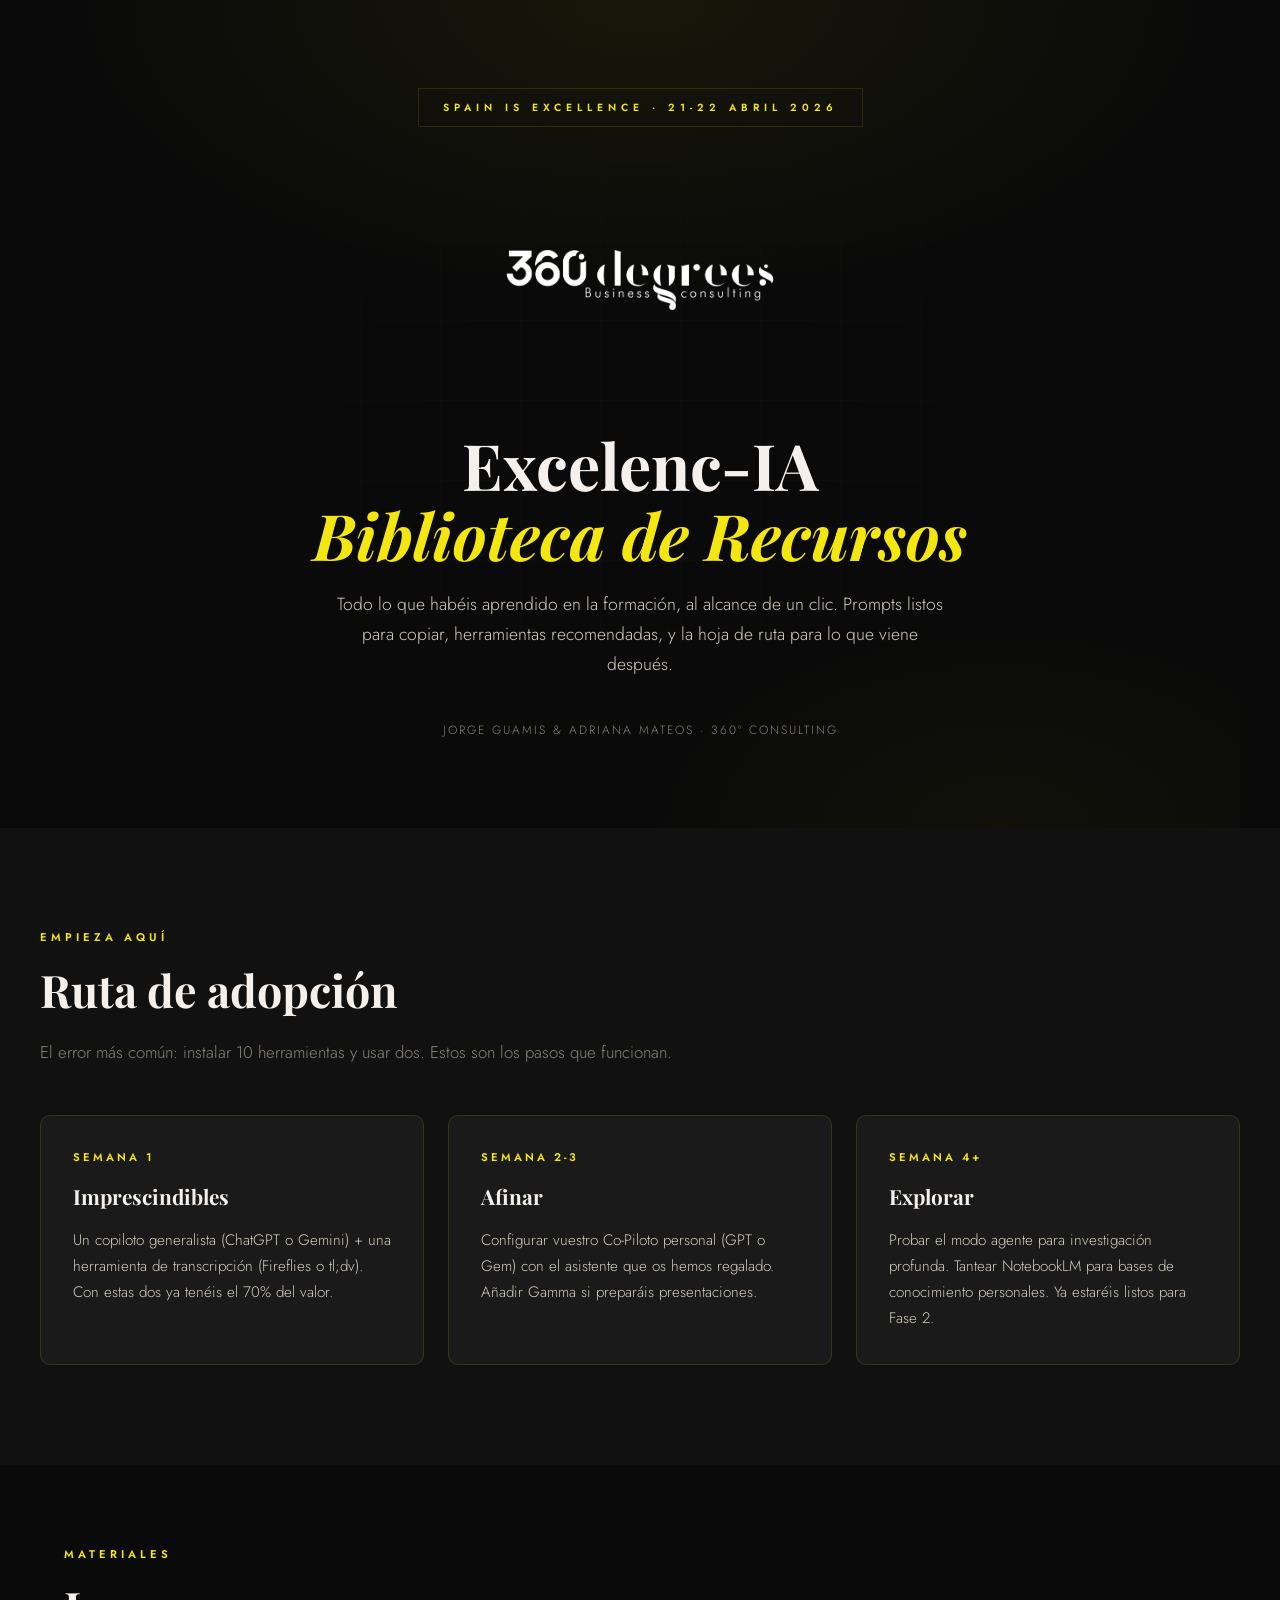
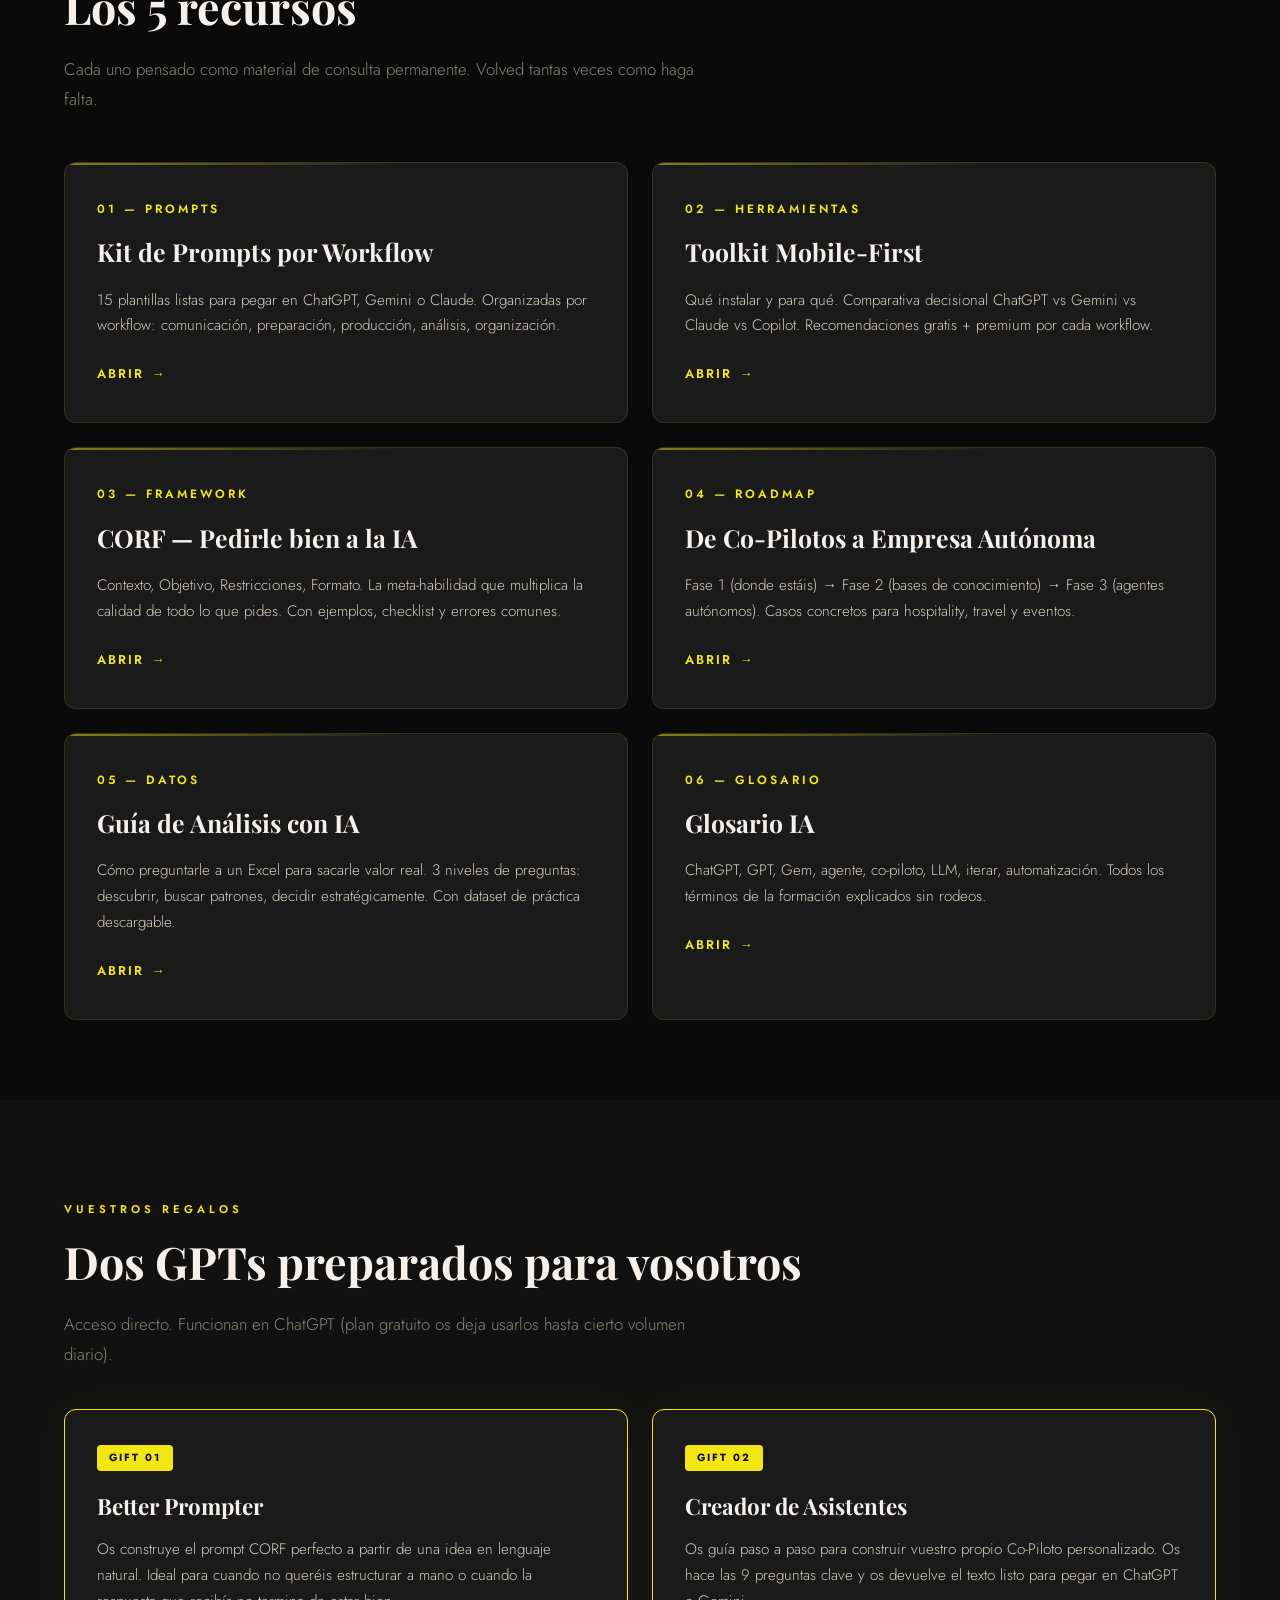
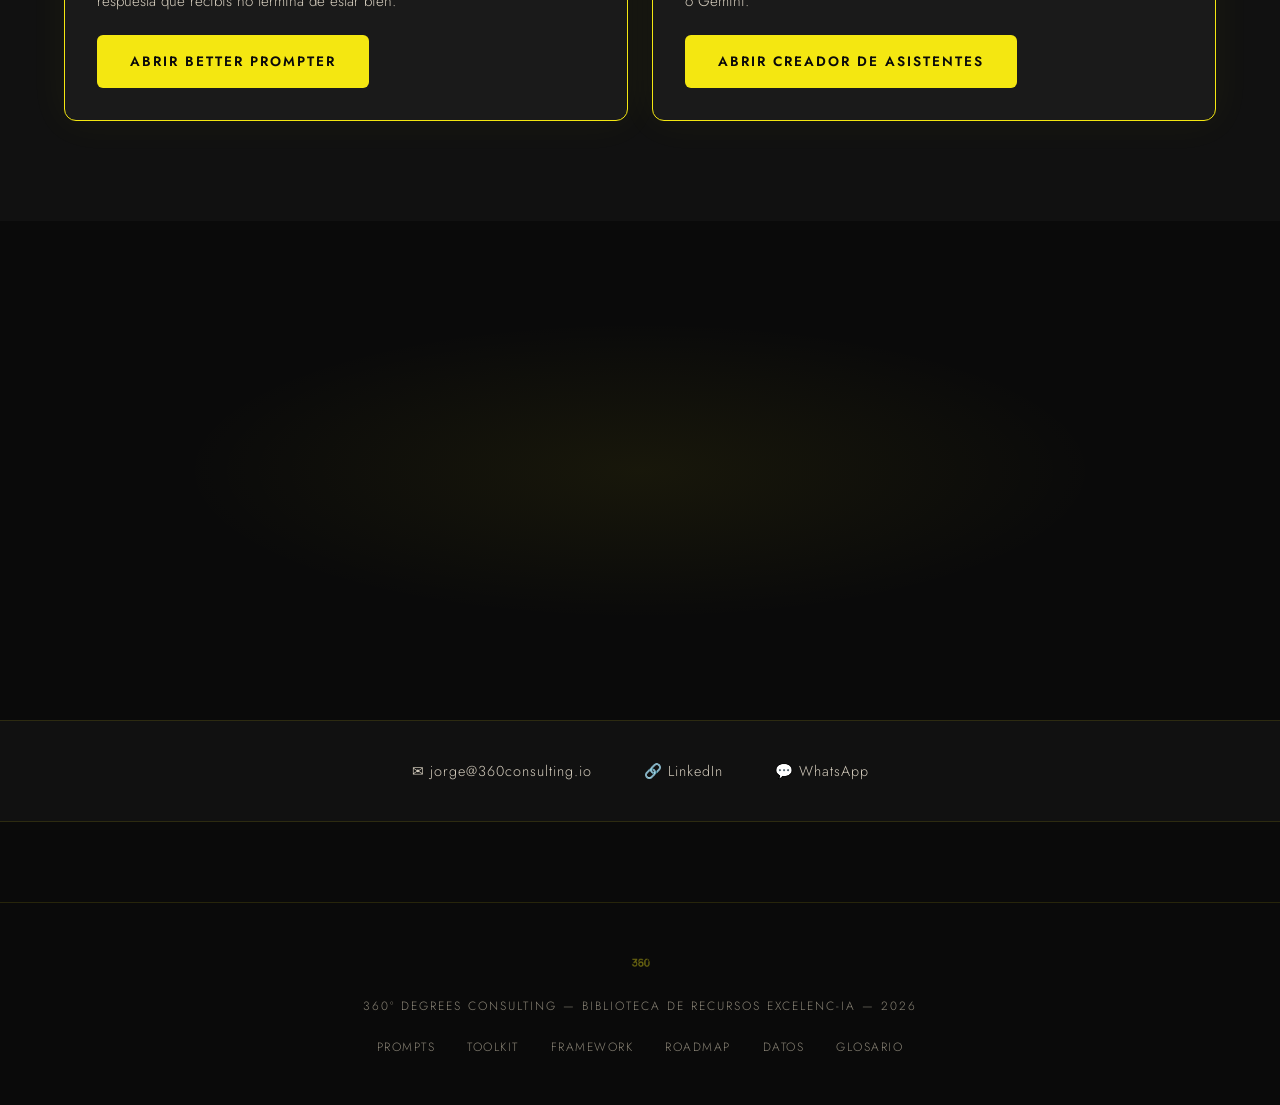
==== commit fc9045ca: "Revert: restaurar biblioteca premium anterior (pre-design-system)" ====
--- a/index.html
+++ b/index.html
@@ -4,287 +4,494 @@
     <meta charset="UTF-8">
     <meta name="viewport" content="width=device-width, initial-scale=1.0">
     <meta name="robots" content="noindex, nofollow">
-    <title>Excelenc-IA — Biblioteca de Recursos | 360 Degrees Consulting</title>
+    <title>Excelenc-IA — Biblioteca de Recursos | 360º Consulting</title>
+    <link rel="preconnect" href="https://fonts.googleapis.com">
+    <link rel="preconnect" href="https://fonts.gstatic.com" crossorigin>
+    <link href="https://fonts.googleapis.com/css2?family=Playfair+Display:ital,wght@0,400;0,700;0,900;1,400&family=Jost:wght@300;400;500;600;700&display=swap" rel="stylesheet">
     <link rel="stylesheet" href="assets/styles.css">
     <style>
-        /* ── Hero ── */
+        /* ── Hero landing ── */
         .hero {
-            min-height: 80vh;
+            min-height: 92vh;
             display: flex;
             align-items: center;
             justify-content: center;
             text-align: center;
-            padding: 96px 24px;
             position: relative;
-        }
-        .hero-content { max-width: 900px; }
+            overflow: hidden;
+            padding: 60px 24px;
+        }
+
+        .hero::before {
+            content: '';
+            position: absolute;
+            inset: 0;
+            background:
+                radial-gradient(ellipse 80% 60% at 50% 0%, var(--accent-glow) 0%, transparent 60%),
+                radial-gradient(ellipse 60% 50% at 80% 100%, rgba(244, 231, 17, 0.03) 0%, transparent 50%);
+        }
+
+        .hero-grid {
+            position: absolute;
+            inset: 0;
+            background-image:
+                linear-gradient(rgba(244, 231, 17, 0.02) 1px, transparent 1px),
+                linear-gradient(90deg, rgba(244, 231, 17, 0.02) 1px, transparent 1px);
+            background-size: 80px 80px;
+            mask-image: radial-gradient(ellipse 70% 70% at 50% 50%, black 20%, transparent 70%);
+            -webkit-mask-image: radial-gradient(ellipse 70% 70% at 50% 50%, black 20%, transparent 70%);
+        }
+
+        .hero-content {
+            position: relative;
+            z-index: 1;
+            max-width: 860px;
+        }
+
         .hero-badge {
             display: inline-block;
-            font-size: var(--fs-eyebrow);
-            font-weight: 500;
-            letter-spacing: 0.14em;
-            text-transform: uppercase;
-            color: var(--brand-yellow);
-            border: 2px solid rgba(255,255,255,0.08);
-            padding: 8px 20px;
-            margin-bottom: 48px;
-            border-radius: var(--radius-sm);
-        }
-        .hero-logo { margin-bottom: 32px; }
-        .hero-logo img { max-width: 280px; width: 60vw; height: auto; }
+            font-size: 0.65rem;
+            font-weight: 600;
+            letter-spacing: 5px;
+            text-transform: uppercase;
+            color: var(--accent);
+            border: 1px solid var(--border);
+            padding: 10px 24px;
+            margin-bottom: 40px;
+        }
+
+        .hero-logo {
+            margin-bottom: 28px;
+        }
+
+        .hero-logo img {
+            max-width: 320px;
+            width: 70vw;
+            height: auto;
+        }
+
         .hero-title {
             font-family: var(--font-display);
-            font-size: clamp(48px, 8vw, 96px);
-            font-weight: 700;
-            color: var(--brand-white);
-            line-height: 0.95;
-            letter-spacing: -0.03em;
-            margin-bottom: 24px;
-        }
+            font-size: clamp(2.4rem, 6vw, 4rem);
+            font-weight: 700;
+            color: var(--text-white);
+            line-height: 1.1;
+            margin-bottom: 20px;
+            margin-top: 12px;
+        }
+
+        .hero-title em {
+            color: var(--accent);
+            font-style: italic;
+        }
+
         .hero-sub {
-            font-size: var(--fs-body-lg);
-            color: var(--ink-300);
-            max-width: 600px;
+            font-size: 1.1rem;
+            color: var(--text-cream);
+            max-width: 620px;
+            margin: 0 auto 40px;
+            line-height: 1.7;
+        }
+
+        .hero-meta {
+            font-size: 0.75rem;
+            color: var(--text-muted);
+            letter-spacing: 2px;
+            text-transform: uppercase;
+        }
+
+        /* ── Adopción ── */
+        .adoption {
+            background: var(--bg-section);
+            padding: 100px 24px;
+        }
+
+        .adoption-inner {
+            max-width: 1200px;
             margin: 0 auto;
-            line-height: 1.6;
-        }
-
-        /* ── Adoption ── */
-        .adoption { background: var(--brand-black); border-top: 2px solid rgba(255,255,255,0.06); }
-        .adoption-grid { display: grid; grid-template-columns: repeat(3, 1fr); gap: 24px; margin-top: 48px; }
+        }
+
+        .adoption-grid {
+            display: grid;
+            grid-template-columns: repeat(3, 1fr);
+            gap: 24px;
+            margin-top: 48px;
+        }
+
         .adoption-card {
-            border: 1px solid rgba(255,255,255,0.12);
-            border-radius: var(--radius-md);
+            background: var(--bg-card);
+            border: 1px solid var(--border);
+            border-radius: 10px;
             padding: 32px;
-            transition: transform var(--dur) var(--ease-out), border-color var(--dur) var(--ease-out);
-        }
-        .adoption-card:hover { transform: translate(-2px, -2px); border-color: var(--brand-yellow); }
-        .adoption-step { font-size: var(--fs-eyebrow); letter-spacing: 0.14em; text-transform: uppercase; color: var(--brand-yellow); font-weight: 500; margin-bottom: 12px; }
-        .adoption-card h3 { font-family: var(--font-display); font-size: var(--fs-h3); font-weight: 500; color: var(--brand-white); margin-bottom: 12px; letter-spacing: -0.01em; }
-        .adoption-card p { font-size: var(--fs-body-sm); line-height: 1.55; color: var(--ink-300); }
-        @media (max-width: 900px) { .adoption-grid { grid-template-columns: 1fr; } }
+            transition: border-color 0.3s ease;
+        }
+
+        .adoption-card:hover {
+            border-color: var(--border-hover);
+        }
+
+        .adoption-step {
+            font-size: 0.7rem;
+            letter-spacing: 3px;
+            text-transform: uppercase;
+            color: var(--accent);
+            font-weight: 600;
+            margin-bottom: 12px;
+        }
+
+        .adoption-card h3 {
+            font-family: var(--font-display);
+            font-size: 1.3rem;
+            font-weight: 700;
+            color: var(--text-white);
+            margin-bottom: 14px;
+        }
+
+        .adoption-card p {
+            font-size: 0.95rem;
+            line-height: 1.7;
+            color: var(--text-cream);
+        }
+
+        @media (max-width: 900px) {
+            .adoption-grid { grid-template-columns: 1fr; }
+        }
 
         /* ── Resources grid ── */
-        .resources-grid { display: grid; grid-template-columns: repeat(2, 1fr); gap: 24px; margin-top: 48px; }
+        .resources-grid {
+            display: grid;
+            grid-template-columns: repeat(2, 1fr);
+            gap: 24px;
+            margin-top: 48px;
+        }
+
         .resource-card {
             display: block;
-            border: 2px solid rgba(255,255,255,0.08);
-            border-radius: var(--radius-md);
+            background: var(--bg-card);
+            border: 1px solid var(--border);
+            border-radius: 12px;
             padding: 36px 32px;
-            transition: transform var(--dur) var(--ease-out), border-color var(--dur) var(--ease-out), box-shadow var(--dur) var(--ease-out);
+            transition: all 0.3s ease;
             color: inherit;
             position: relative;
-        }
-        .resource-card:hover { transform: translate(-2px, -2px); border-color: var(--brand-yellow); box-shadow: 2px 2px 0 0 var(--brand-yellow); }
-        .resource-number { font-family: var(--font-body); font-size: var(--fs-eyebrow); letter-spacing: 0.14em; text-transform: uppercase; color: var(--brand-yellow); font-weight: 500; margin-bottom: 12px; }
-        .resource-card h3 { font-family: var(--font-display); font-size: 24px; font-weight: 500; color: var(--brand-white); margin-bottom: 12px; letter-spacing: -0.01em; }
-        .resource-card p { font-size: var(--fs-body-sm); line-height: 1.55; color: var(--ink-300); margin-bottom: 20px; }
-        .resource-arrow { font-size: var(--fs-eyebrow); font-weight: 500; letter-spacing: 0.14em; text-transform: uppercase; color: var(--brand-yellow); }
-        @media (max-width: 768px) { .resources-grid { grid-template-columns: 1fr; } }
-
-        /* ── Session label ── */
-        .session-label {
+            overflow: hidden;
+        }
+
+        .resource-card::before {
+            content: '';
+            position: absolute;
+            top: 0;
+            left: 0;
+            right: 0;
+            height: 2px;
+            background: linear-gradient(90deg, var(--accent), transparent 60%);
+            opacity: 0.5;
+            transition: opacity 0.3s ease;
+        }
+
+        .resource-card:hover {
+            border-color: var(--border-hover);
+            transform: translateY(-4px);
+            background: var(--bg-card-hover);
+        }
+
+        .resource-card:hover::before {
+            opacity: 1;
+        }
+
+        .resource-number {
             font-family: var(--font-body);
-            font-weight: 500;
-            font-size: var(--fs-eyebrow);
-            letter-spacing: 0.14em;
-            text-transform: uppercase;
-            color: var(--ink-500);
-            margin-top: 48px;
-            margin-bottom: 8px;
-            padding-top: 32px;
-            border-top: 2px solid rgba(255,255,255,0.04);
-        }
-        .session-label:first-child { margin-top: 0; border-top: none; padding-top: 0; }
+            font-size: 0.75rem;
+            letter-spacing: 3px;
+            text-transform: uppercase;
+            color: var(--accent);
+            font-weight: 600;
+            margin-bottom: 12px;
+        }
+
+        .resource-card h3 {
+            font-family: var(--font-display);
+            font-size: 1.55rem;
+            font-weight: 700;
+            color: var(--text-white);
+            margin-bottom: 14px;
+        }
+
+        .resource-card p {
+            font-size: 0.95rem;
+            line-height: 1.7;
+            color: var(--text-cream);
+            margin-bottom: 20px;
+        }
+
+        .resource-arrow {
+            display: inline-flex;
+            align-items: center;
+            gap: 8px;
+            font-size: 0.8rem;
+            font-weight: 600;
+            letter-spacing: 2px;
+            text-transform: uppercase;
+            color: var(--accent);
+        }
+
+        .resource-arrow span {
+            transition: transform 0.3s ease;
+        }
+
+        .resource-card:hover .resource-arrow span {
+            transform: translateX(6px);
+        }
+
+        @media (max-width: 768px) {
+            .resources-grid { grid-template-columns: 1fr; }
+        }
 
         /* ── Gifts / GPTs ── */
-        .gifts { background: var(--brand-black); border-top: 2px solid rgba(255,255,255,0.06); padding: 96px 24px; }
-        .gifts-grid { display: grid; grid-template-columns: repeat(2, 1fr); gap: 24px; margin-top: 40px; }
+        .gifts {
+            background: var(--bg-section);
+            padding: 100px 24px;
+        }
+
+        .gifts-grid {
+            display: grid;
+            grid-template-columns: repeat(2, 1fr);
+            gap: 24px;
+            margin-top: 40px;
+        }
+
         .gift-card {
-            border: 2px solid var(--brand-yellow);
-            border-radius: var(--radius-md);
+            background: var(--bg-card);
+            border: 1px solid var(--accent);
+            border-radius: 12px;
             padding: 32px;
-        }
+            box-shadow: 0 0 40px rgba(244, 231, 17, 0.05);
+        }
+
         .gift-label {
             display: inline-block;
-            background: var(--brand-yellow);
-            color: var(--brand-black);
-            font-size: var(--fs-eyebrow);
-            font-weight: 600;
-            letter-spacing: 0.14em;
-            text-transform: uppercase;
-            padding: 4px 10px;
-            border-radius: var(--radius-sm);
+            background: var(--accent);
+            color: var(--accent-text);
+            font-size: 0.65rem;
+            font-weight: 700;
+            letter-spacing: 2px;
+            text-transform: uppercase;
+            padding: 4px 12px;
+            border-radius: 4px;
             margin-bottom: 16px;
         }
-        .gift-card h3 { font-family: var(--font-display); font-size: 24px; font-weight: 500; color: var(--brand-white); margin-bottom: 12px; letter-spacing: -0.01em; }
-        .gift-card p { font-size: var(--fs-body-sm); line-height: 1.55; color: var(--ink-300); margin-bottom: 20px; }
-        @media (max-width: 768px) { .gifts-grid { grid-template-columns: 1fr; } }
-
-        /* ── CTA ── */
-        .final-cta { padding: 128px 24px; text-align: center; }
-        .final-cta-inner { max-width: 640px; margin: 0 auto; }
-        .final-cta h2 { font-family: var(--font-display); font-size: var(--fs-h1); font-weight: 600; color: var(--brand-white); line-height: 1.1; letter-spacing: -0.02em; margin-bottom: 20px; }
-        .final-cta p { font-size: var(--fs-body-lg); color: var(--ink-300); margin-bottom: 40px; line-height: 1.6; }
+
+        .gift-card h3 {
+            font-family: var(--font-display);
+            font-size: 1.4rem;
+            font-weight: 700;
+            color: var(--text-white);
+            margin-bottom: 12px;
+        }
+
+        .gift-card p {
+            font-size: 0.95rem;
+            line-height: 1.7;
+            color: var(--text-cream);
+            margin-bottom: 20px;
+        }
+
+        @media (max-width: 768px) {
+            .gifts-grid { grid-template-columns: 1fr; }
+        }
+
+        /* ── CTA final ── */
+        .final-cta {
+            padding: 120px 24px;
+            text-align: center;
+            position: relative;
+        }
+
+        .final-cta::before {
+            content: '';
+            position: absolute;
+            inset: 0;
+            background: radial-gradient(ellipse 60% 50% at 50% 50%, var(--accent-glow) 0%, transparent 60%);
+        }
+
+        .final-cta-inner {
+            position: relative;
+            max-width: 720px;
+            margin: 0 auto;
+        }
+
+        .final-cta h2 {
+            font-family: var(--font-display);
+            font-size: clamp(1.8rem, 4vw, 2.8rem);
+            font-weight: 700;
+            color: var(--text-white);
+            line-height: 1.2;
+            margin-bottom: 20px;
+        }
+
+        .final-cta p {
+            font-size: 1.05rem;
+            color: var(--text-cream);
+            margin-bottom: 40px;
+            line-height: 1.7;
+        }
     </style>
 </head>
 <body>
 
-    <!-- HERO -->
+    <!-- ── HERO ── -->
     <section class="hero">
+        <div class="hero-grid"></div>
         <div class="hero-content">
             <div class="hero-badge">Spain Is Excellence · 21-22 Abril 2026</div>
             <div class="hero-logo">
-                <img src="assets/logo-full-yellow.png" alt="360 Degrees Consulting">
+                <img src="assets/logo-white.png" alt="360º Degrees Consulting">
             </div>
-            <h1 class="hero-title">Excelenc<span class="accent">-IA</span></h1>
-            <p class="hero-sub">Todo lo que habeis aprendido en la formacion, al alcance de un clic. Prompts, herramientas, framework y hoja de ruta.</p>
+            <h1 class="hero-title">Excelenc-IA<br><em>Biblioteca de Recursos</em></h1>
+            <p class="hero-sub">Todo lo que habéis aprendido en la formación, al alcance de un clic. Prompts listos para copiar, herramientas recomendadas, y la hoja de ruta para lo que viene después.</p>
+            <div class="hero-meta">Jorge Guamis &amp; Adriana Mateos · 360º Consulting</div>
         </div>
     </section>
 
-    <!-- RUTA DE ADOPCION -->
+    <!-- ── RUTA DE ADOPCIÓN ── -->
     <section class="adoption section-full">
-        <div class="section-inner">
-            <p class="eyebrow reveal">Empieza aqui</p>
-            <h2 class="section-title reveal">Ruta de adopcion.</h2>
-            <p class="section-subtitle reveal reveal-d1">El error mas comun: instalar 10 herramientas y usar dos.</p>
+        <div class="adoption-inner">
+            <div class="section-label reveal">Empieza aquí</div>
+            <h2 class="section-title reveal">Ruta de adopción</h2>
+            <p class="section-subtitle reveal reveal-delay-1">El error más común: instalar 10 herramientas y usar dos. Estos son los pasos que funcionan.</p>
+
             <div class="adoption-grid">
-                <div class="adoption-card reveal reveal-d1">
+                <div class="adoption-card reveal reveal-delay-1">
                     <div class="adoption-step">Semana 1</div>
-                    <h3>Imprescindibles.</h3>
-                    <p>Un copiloto generalista (ChatGPT o Gemini) + una herramienta de transcripcion (Fireflies o tl;dv). Con estas dos ya teneis el 70% del valor.</p>
+                    <h3>Imprescindibles</h3>
+                    <p>Un copiloto generalista (ChatGPT o Gemini) + una herramienta de transcripción (Fireflies o tl;dv). Con estas dos ya tenéis el 70% del valor.</p>
                 </div>
-                <div class="adoption-card reveal reveal-d2">
+                <div class="adoption-card reveal reveal-delay-2">
                     <div class="adoption-step">Semana 2-3</div>
-                    <h3>Afinar.</h3>
-                    <p>Configurar vuestro Co-Piloto personal con el asistente que os hemos regalado. Anadir Gamma si preparais presentaciones.</p>
+                    <h3>Afinar</h3>
+                    <p>Configurar vuestro Co-Piloto personal (GPT o Gem) con el asistente que os hemos regalado. Añadir Gamma si preparáis presentaciones.</p>
                 </div>
-                <div class="adoption-card reveal reveal-d3">
+                <div class="adoption-card reveal reveal-delay-3">
                     <div class="adoption-step">Semana 4+</div>
-                    <h3>Explorar.</h3>
-                    <p>Probar el modo agente para investigacion profunda. Tantear NotebookLM para bases de conocimiento personales.</p>
+                    <h3>Explorar</h3>
+                    <p>Probar el modo agente para investigación profunda. Tantear NotebookLM para bases de conocimiento personales. Ya estaréis listos para Fase 2.</p>
                 </div>
             </div>
         </div>
     </section>
 
-    <!-- RECURSOS — ordenados por sesion -->
+    <!-- ── RECURSOS ── -->
     <section>
-        <p class="eyebrow reveal">Materiales</p>
-        <h2 class="section-title reveal">Recursos de la formacion.</h2>
-        <p class="section-subtitle reveal reveal-d1">Ordenados por sesion. Volved tantas veces como haga falta.</p>
+        <div class="section-label reveal">Materiales</div>
+        <h2 class="section-title reveal">Los 5 recursos</h2>
+        <p class="section-subtitle reveal reveal-delay-1">Cada uno pensado como material de consulta permanente. Volved tantas veces como haga falta.</p>
 
         <div class="resources-grid">
-            <!-- SESION 1 -->
-            <div class="session-label" style="grid-column: 1 / -1;">Sesion 1 — De la informacion al insight</div>
-
-            <a href="framework/" class="resource-card reveal reveal-d1">
-                <div class="resource-number">01 — Framework</div>
-                <h3>CORF</h3>
-                <p>Contexto, Objetivo, Restricciones, Formato. La meta-habilidad que multiplica la calidad de todo lo que pedis. Ejemplos, checklist, errores comunes.</p>
-                <div class="resource-arrow">Abrir →</div>
-            </a>
-
-            <a href="prompts/" class="resource-card reveal reveal-d2">
-                <div class="resource-number">02 — Prompts</div>
+            <a href="prompts/" class="resource-card reveal reveal-delay-1">
+                <div class="resource-number">01 — Prompts</div>
                 <h3>Kit de Prompts por Workflow</h3>
-                <p>15 plantillas listas para pegar. Comunicacion, preparacion, produccion, analisis, organizacion.</p>
-                <div class="resource-arrow">Abrir →</div>
-            </a>
-
-            <a href="toolkit/" class="resource-card reveal reveal-d1" style="grid-column: 1 / -1;">
-                <div class="resource-number">03 — Herramientas</div>
+                <p>15 plantillas listas para pegar en ChatGPT, Gemini o Claude. Organizadas por workflow: comunicación, preparación, producción, análisis, organización.</p>
+                <div class="resource-arrow">Abrir <span>→</span></div>
+            </a>
+
+            <a href="toolkit/" class="resource-card reveal reveal-delay-2">
+                <div class="resource-number">02 — Herramientas</div>
                 <h3>Toolkit Mobile-First</h3>
-                <p>Que instalar y para que. Comparativa ChatGPT vs Gemini vs Claude vs Copilot. Recomendaciones gratis + premium por workflow. La IA tambien vive en el movil.</p>
-                <div class="resource-arrow">Abrir →</div>
-            </a>
-
-            <!-- SESION 2 -->
-            <div class="session-label" style="grid-column: 1 / -1;">Sesion 2 — De la ejecucion a la ventaja competitiva</div>
-
-            <a href="datos/" class="resource-card reveal reveal-d1">
-                <div class="resource-number">04 — Datos</div>
-                <h3>Guia de Analisis con IA</h3>
-                <p>Como preguntarle a un Excel. 3 niveles de preguntas: descubrir, buscar patrones, decidir. Con dataset de practica descargable.</p>
-                <div class="resource-arrow">Abrir →</div>
-            </a>
-
-            <a href="roadmap/" class="resource-card reveal reveal-d2">
-                <div class="resource-number">05 — Roadmap</div>
-                <h3>De Co-Pilotos a Empresa Autonoma</h3>
-                <p>Fase 1 (donde estais) → Fase 2 (bases de conocimiento) → Fase 3 (agentes autonomos). Casos hospitality, travel, eventos.</p>
-                <div class="resource-arrow">Abrir →</div>
-            </a>
-
-            <!-- REFERENCIA -->
-            <div class="session-label" style="grid-column: 1 / -1;">Referencia</div>
-
-            <a href="glosario/" class="resource-card reveal reveal-d1" style="grid-column: 1 / -1;">
+                <p>Qué instalar y para qué. Comparativa decisional ChatGPT vs Gemini vs Claude vs Copilot. Recomendaciones gratis + premium por cada workflow.</p>
+                <div class="resource-arrow">Abrir <span>→</span></div>
+            </a>
+
+            <a href="framework/" class="resource-card reveal reveal-delay-3">
+                <div class="resource-number">03 — Framework</div>
+                <h3>CORF — Pedirle bien a la IA</h3>
+                <p>Contexto, Objetivo, Restricciones, Formato. La meta-habilidad que multiplica la calidad de todo lo que pides. Con ejemplos, checklist y errores comunes.</p>
+                <div class="resource-arrow">Abrir <span>→</span></div>
+            </a>
+
+            <a href="roadmap/" class="resource-card reveal reveal-delay-4">
+                <div class="resource-number">04 — Roadmap</div>
+                <h3>De Co-Pilotos a Empresa Autónoma</h3>
+                <p>Fase 1 (donde estáis) → Fase 2 (bases de conocimiento) → Fase 3 (agentes autónomos). Casos concretos para hospitality, travel y eventos.</p>
+                <div class="resource-arrow">Abrir <span>→</span></div>
+            </a>
+
+            <a href="datos/" class="resource-card reveal reveal-delay-1">
+                <div class="resource-number">05 — Datos</div>
+                <h3>Guía de Análisis con IA</h3>
+                <p>Cómo preguntarle a un Excel para sacarle valor real. 3 niveles de preguntas: descubrir, buscar patrones, decidir estratégicamente. Con dataset de práctica descargable.</p>
+                <div class="resource-arrow">Abrir <span>→</span></div>
+            </a>
+
+            <a href="glosario/" class="resource-card reveal reveal-delay-2">
                 <div class="resource-number">06 — Glosario</div>
                 <h3>Glosario IA</h3>
-                <p>ChatGPT, GPT, Gem, agente, co-piloto, LLM, iterar, automatizacion. Todos los terminos de la formacion explicados sin rodeos.</p>
-                <div class="resource-arrow">Abrir →</div>
+                <p>ChatGPT, GPT, Gem, agente, co-piloto, LLM, iterar, automatización. Todos los términos de la formación explicados sin rodeos.</p>
+                <div class="resource-arrow">Abrir <span>→</span></div>
             </a>
         </div>
     </section>
 
-    <!-- REGALOS / GPTs -->
+    <!-- ── REGALOS / GPTs ── -->
     <section class="gifts section-full">
         <div class="section-inner">
-            <p class="eyebrow reveal">Vuestros regalos</p>
-            <h2 class="section-title reveal">Dos GPTs preparados para vosotros.</h2>
-            <p class="section-subtitle reveal reveal-d1">Acceso directo. Funcionan en ChatGPT.</p>
+            <div class="section-label reveal">Vuestros regalos</div>
+            <h2 class="section-title reveal">Dos GPTs preparados para vosotros</h2>
+            <p class="section-subtitle reveal reveal-delay-1">Acceso directo. Funcionan en ChatGPT (plan gratuito os deja usarlos hasta cierto volumen diario).</p>
+
             <div class="gifts-grid">
-                <div class="gift-card reveal reveal-d1">
+                <div class="gift-card reveal reveal-delay-1">
                     <div class="gift-label">Gift 01</div>
                     <h3>Better Prompter</h3>
-                    <p>Os construye el prompt CORF perfecto a partir de una idea en lenguaje natural.</p>
+                    <p>Os construye el prompt CORF perfecto a partir de una idea en lenguaje natural. Ideal para cuando no queréis estructurar a mano o cuando la respuesta que recibís no termina de estar bien.</p>
                     <a href="https://chatgpt.com/g/g-678cd1944da8819180a02810191d7d61-better-prompter" class="btn btn-primary" target="_blank" rel="noopener">Abrir Better Prompter</a>
                 </div>
-                <div class="gift-card reveal reveal-d2">
+
+                <div class="gift-card reveal reveal-delay-2">
                     <div class="gift-label">Gift 02</div>
                     <h3>Creador de Asistentes</h3>
-                    <p>Os guia paso a paso para construir vuestro propio Co-Piloto personalizado.</p>
+                    <p>Os guía paso a paso para construir vuestro propio Co-Piloto personalizado. Os hace las 9 preguntas clave y os devuelve el texto listo para pegar en ChatGPT o Gemini.</p>
                     <a href="https://chatgpt.com/g/g-rtfteDaXu-creador-de-asistentes" class="btn btn-primary" target="_blank" rel="noopener">Abrir Creador de Asistentes</a>
                 </div>
             </div>
         </div>
     </section>
 
-    <!-- CTA -->
+    <!-- ── CTA FINAL ── -->
     <section class="final-cta section-full">
         <div class="final-cta-inner">
-            <p class="eyebrow reveal">Siguiente paso</p>
-            <h2 class="reveal">Reserva un diagnostico gratuito.</h2>
-            <p class="reveal reveal-d1">30 minutos. Sin discurso de ventas. Entendemos vuestro negocio, detectamos los quick wins mas evidentes y os decimos honestamente si merece la pena avanzar.</p>
-            <a href="https://cal.com/jorge-guamis-360/llamada-de-diagnostico-360%C2%BA-consulting" class="btn btn-primary reveal reveal-d2" target="_blank" rel="noopener">Reservar diagnostico →</a>
+            <div class="section-label reveal">¿Queréis ir más allá?</div>
+            <h2 class="reveal">Reservad un diagnóstico gratuito</h2>
+            <p class="reveal reveal-delay-1">30 minutos. Sin discurso de ventas. Entendemos vuestro negocio, detectamos los 3 quick wins más evidentes y os decimos honestamente si merece la pena avanzar.</p>
+            <a href="https://cal.com/jorge-guamis-360/llamada-de-diagnostico-360%C2%BA-consulting" class="btn btn-primary reveal reveal-delay-2" target="_blank" rel="noopener">Reservar diagnóstico</a>
         </div>
     </section>
 
-    <!-- CONTACT -->
+    <!-- ── CONTACT STRIP ── -->
     <div class="contact-strip">
-        <a href="mailto:jorge@360consulting.io">jorge@360consulting.io</a>
-        <a href="https://www.linkedin.com/in/jorgeguamis" target="_blank" rel="noopener">LinkedIn</a>
-        <a href="https://wa.me/34654663771" target="_blank" rel="noopener">WhatsApp</a>
+        <a href="mailto:jorge@360consulting.io">✉ jorge@360consulting.io</a>
+        <a href="https://www.linkedin.com/in/jorgeguamis" target="_blank" rel="noopener">🔗 LinkedIn</a>
+        <a href="https://wa.me/34654663771" target="_blank" rel="noopener">💬 WhatsApp</a>
     </div>
 
-    <!-- FOOTER -->
+    <!-- ── FOOTER ── -->
     <footer>
-        <img src="assets/logo-mark-yellow.png" alt="360">
-        <div>360 Degrees Consulting — Biblioteca de Recursos Excelenc-IA — 2026</div>
+        <img src="assets/mark-yellow-clean.png" alt="360º">
+        <div>360º Degrees Consulting &mdash; Biblioteca de Recursos Excelenc-IA &mdash; 2026</div>
         <div class="footer-links">
-            <a href="framework/">Framework</a>
             <a href="prompts/">Prompts</a>
             <a href="toolkit/">Toolkit</a>
+            <a href="framework/">Framework</a>
+            <a href="roadmap/">Roadmap</a>
             <a href="datos/">Datos</a>
-            <a href="roadmap/">Roadmap</a>
             <a href="glosario/">Glosario</a>
         </div>
     </footer>
 
     <script>
         const observer = new IntersectionObserver((entries) => {
-            entries.forEach(entry => { if (entry.isIntersecting) entry.target.classList.add('visible'); });
+            entries.forEach(entry => {
+                if (entry.isIntersecting) entry.target.classList.add('visible');
+            });
         }, { threshold: 0.1, rootMargin: '0px 0px -40px 0px' });
         document.querySelectorAll('.reveal').forEach(el => observer.observe(el));
     </script>
--- a/assets/styles.css
+++ b/assets/styles.css
@@ -1,317 +1,399 @@
-/* =========================================================
-   360º Consulting — Excelenc-IA Resource Library
-   Design System: Unbounded + Jost, #F4E711 + #000, flat/brutalist
-   ========================================================= */
-
-@import url('https://fonts.googleapis.com/css2?family=Jost:wght@300;400;500;600;700&family=Unbounded:wght@300;400;500;600;700;800&display=swap');
+/* ═══════════════════════════════════════════════
+   360º Consulting — Excelenc-IA Resources
+   Global stylesheet
+   ═══════════════════════════════════════════════ */
+
+*, *::before, *::after {
+  margin: 0;
+  padding: 0;
+  box-sizing: border-box;
+}
 
 :root {
-  --brand-yellow: #F4E711;
-  --brand-black:  #000000;
-  --brand-white:  #FFFFFF;
-  --ink-700: #1A1A1A;
-  --ink-500: #3D3D3D;
-  --ink-300: #8C8C8C;
-  --ink-100: #E6E6E6;
-  --ink-50:  #F2F2F2;
-  --paper:   #FAFAFA;
-
-  --font-display: 'Unbounded', Impact, system-ui, sans-serif;
-  --font-body: 'Jost', 'Futura', 'Century Gothic', system-ui, sans-serif;
-  --font-mono: 'JetBrains Mono', ui-monospace, 'SF Mono', Menlo, monospace;
-
-  --fs-display: clamp(36px, 4.5vw, 56px);
-  --fs-h1: clamp(32px, 3.4vw, 44px);
-  --fs-h2: clamp(26px, 2.6vw, 32px);
-  --fs-h3: 22px;
-  --fs-body-lg: 18px;
-  --fs-body: 16px;
-  --fs-body-sm: 14px;
-  --fs-eyebrow: 12px;
-
-  --max-w: 1200px;
-  --max-w-prose: 720px;
-  --radius-sm: 2px;
-  --radius-md: 8px;
-  --shadow-stamp: 2px 2px 0 0 var(--brand-black);
-  --dur: 180ms;
-  --ease-out: cubic-bezier(0.2, 0, 0, 1);
-}
-
-*, *::before, *::after { margin: 0; padding: 0; box-sizing: border-box; }
-::selection { background: var(--brand-yellow); color: var(--brand-black); }
-
-html { scroll-behavior: smooth; }
+  --accent: #F4E711;
+  --accent-light: #F7EE5A;
+  --accent-dim: #C4B90E;
+  --accent-glow: rgba(244, 231, 17, 0.06);
+  --accent-text: #0A0A0A;
+  --bg-dark: #0A0A0A;
+  --bg-section: #111111;
+  --bg-card: #1A1A1A;
+  --bg-card-hover: #222222;
+  --text-white: #F5F0EB;
+  --text-cream: #D4CCBD;
+  --text-muted: #8A8476;
+  --border: rgba(244, 231, 17, 0.12);
+  --border-hover: rgba(244, 231, 17, 0.30);
+  --font-display: 'Playfair Display', Georgia, serif;
+  --font-body: 'Jost', 'Futura', -apple-system, sans-serif;
+}
+
+html {
+  scroll-behavior: smooth;
+  background: var(--bg-dark);
+}
 
 body {
   font-family: var(--font-body);
+  background: var(--bg-dark);
+  color: var(--text-cream);
+  line-height: 1.7;
   font-weight: 300;
-  font-size: var(--fs-body);
-  line-height: 1.55;
-  color: var(--brand-white);
-  background: var(--brand-black);
-  -webkit-font-smoothing: antialiased;
-}
-
-/* ── Links ── */
-a { color: var(--brand-yellow); text-decoration: none; transition: color var(--dur) var(--ease-out); }
-a:hover { color: var(--brand-white); }
+  overflow-x: hidden;
+  min-height: 100vh;
+}
+
+/* ── Scrollbar ── */
+::-webkit-scrollbar { width: 6px; }
+::-webkit-scrollbar-track { background: var(--bg-dark); }
+::-webkit-scrollbar-thumb { background: var(--accent-dim); border-radius: 3px; }
 
 /* ── Animations ── */
 .reveal {
   opacity: 0;
-  transform: translateY(8px);
-  transition: opacity 200ms var(--ease-out), transform 200ms var(--ease-out);
-}
-.reveal.visible { opacity: 1; transform: translateY(0); }
-.reveal-d1 { transition-delay: 40ms; }
-.reveal-d2 { transition-delay: 80ms; }
-.reveal-d3 { transition-delay: 120ms; }
-.reveal-d4 { transition-delay: 160ms; }
+  transform: translateY(30px);
+  transition: opacity 0.8s ease, transform 0.8s ease;
+}
+.reveal.visible {
+  opacity: 1;
+  transform: translateY(0);
+}
+.reveal-delay-1 { transition-delay: 0.1s; }
+.reveal-delay-2 { transition-delay: 0.2s; }
+.reveal-delay-3 { transition-delay: 0.3s; }
+.reveal-delay-4 { transition-delay: 0.4s; }
 
 /* ── Section base ── */
-section { padding: 96px 24px; max-width: var(--max-w); margin: 0 auto; }
-.section-full { max-width: 100%; }
-.section-inner { max-width: var(--max-w); margin: 0 auto; padding: 0 24px; }
-
-.eyebrow {
+section {
+  padding: 80px 24px;
+  max-width: 1200px;
+  margin: 0 auto;
+}
+
+.section-full {
+  max-width: 100%;
+  padding-left: 0;
+  padding-right: 0;
+}
+
+.section-inner {
+  max-width: 1200px;
+  margin: 0 auto;
+  padding: 0 24px;
+}
+
+.section-inner-narrow {
+  max-width: 820px;
+  margin: 0 auto;
+  padding: 0 24px;
+}
+
+.section-label {
   font-family: var(--font-body);
-  font-weight: 500;
-  font-size: var(--fs-eyebrow);
-  letter-spacing: 0.14em;
-  text-transform: uppercase;
-  color: var(--ink-300);
+  font-size: 0.7rem;
+  font-weight: 600;
+  letter-spacing: 4px;
+  text-transform: uppercase;
+  color: var(--accent);
   margin-bottom: 16px;
 }
 
 .section-title {
   font-family: var(--font-display);
-  font-weight: 600;
-  font-size: var(--fs-h1);
-  line-height: 1.1;
-  letter-spacing: -0.02em;
-  color: var(--brand-white);
+  font-size: clamp(1.8rem, 4vw, 2.8rem);
+  font-weight: 700;
+  color: var(--text-white);
   margin-bottom: 20px;
+  line-height: 1.2;
 }
 
 .section-subtitle {
-  font-size: var(--fs-body-lg);
-  color: var(--ink-300);
+  font-size: 1.05rem;
+  color: var(--text-muted);
   max-width: 640px;
-  line-height: 1.6;
-}
-
-.accent { color: var(--brand-yellow); }
-
-.divider-line {
-  width: 48px;
+  line-height: 1.8;
+}
+
+.brand-line {
+  width: 60px;
   height: 2px;
-  background: var(--brand-yellow);
-  margin: 24px 0;
-}
-
-/* ── Cards ── */
-.card {
-  background: transparent;
-  border: 1px solid rgba(255,255,255,0.12);
-  border-radius: var(--radius-md);
-  padding: 32px;
-  transition: transform var(--dur) var(--ease-out), border-color var(--dur) var(--ease-out);
-}
-.card:hover {
-  transform: translate(-2px, -2px);
-  border-color: var(--brand-yellow);
-}
-.card--accent { border-top: 2px solid var(--brand-yellow); }
-
-/* ── Buttons ── */
-.btn {
-  display: inline-flex;
-  align-items: center;
-  gap: 8px;
-  padding: 14px 22px;
-  border: 2px solid var(--brand-black);
-  border-radius: var(--radius-sm);
-  font-family: var(--font-body);
-  font-weight: 500;
-  font-size: 15px;
-  line-height: 1;
-  cursor: pointer;
+  background: linear-gradient(90deg, var(--accent), transparent);
+  margin: 20px 0 32px;
+}
+
+/* ── Links ── */
+a {
+  color: var(--accent);
   text-decoration: none;
-  transition: background var(--dur) var(--ease-out), color var(--dur) var(--ease-out), transform 120ms var(--ease-out);
-}
-.btn:active { transform: scale(0.98); }
-
-.btn-primary {
-  background: var(--brand-yellow);
-  color: var(--brand-black);
-  border-color: var(--brand-yellow);
-}
-.btn-primary:hover { background: var(--brand-black); color: var(--brand-yellow); border-color: var(--brand-yellow); }
-
-.btn-secondary {
-  background: transparent;
-  color: var(--brand-yellow);
-  border-color: var(--brand-yellow);
-}
-.btn-secondary:hover { background: var(--brand-yellow); color: var(--brand-black); }
-
-/* ── Page hero (subpages) ── */
+  transition: color 0.2s ease;
+}
+a:hover { color: var(--accent-light); }
+
+/* ── Hero compacto (subpáginas) ── */
 .page-hero {
-  padding: 96px 24px 48px;
-  max-width: var(--max-w);
+  padding: 80px 24px 40px;
+  max-width: 1200px;
   margin: 0 auto;
+  position: relative;
 }
 
 .breadcrumb {
-  font-size: var(--fs-eyebrow);
-  letter-spacing: 0.14em;
-  text-transform: uppercase;
-  color: var(--ink-300);
+  font-size: 0.75rem;
+  letter-spacing: 2px;
+  text-transform: uppercase;
+  color: var(--text-muted);
   margin-bottom: 32px;
   display: inline-block;
 }
-.breadcrumb a { color: var(--ink-300); }
-.breadcrumb a:hover { color: var(--brand-yellow); }
+
+.breadcrumb a {
+  color: var(--text-muted);
+}
+.breadcrumb a:hover { color: var(--accent); }
 
 .page-title {
   font-family: var(--font-display);
-  font-size: var(--fs-display);
-  font-weight: 600;
-  color: var(--brand-white);
-  line-height: 1.05;
-  letter-spacing: -0.02em;
+  font-size: clamp(2.2rem, 5vw, 3.4rem);
+  font-weight: 700;
+  color: var(--text-white);
+  line-height: 1.15;
   margin-bottom: 16px;
 }
 
 .page-subtitle {
-  font-size: var(--fs-body-lg);
-  color: var(--ink-300);
+  font-size: 1.1rem;
+  color: var(--text-cream);
   max-width: 680px;
-  line-height: 1.6;
-}
-
-/* ── Prose (article content) ── */
+  line-height: 1.7;
+}
+
+/* ── Card base ── */
+.card {
+  background: var(--bg-card);
+  border: 1px solid var(--border);
+  border-radius: 10px;
+  padding: 32px;
+  transition: border-color 0.3s ease, transform 0.3s ease;
+}
+
+.card:hover {
+  border-color: var(--border-hover);
+  transform: translateY(-3px);
+}
+
+/* ── Prose (contenido estilo artículo) ── */
 .prose {
-  max-width: var(--max-w-prose);
+  max-width: 780px;
   margin: 0 auto;
-  padding: 48px 24px 96px;
-  font-size: var(--fs-body);
-  line-height: 1.6;
-  color: rgba(255,255,255,0.85);
+  padding: 40px 24px 80px;
+  font-size: 1.05rem;
+  line-height: 1.85;
+  color: var(--text-cream);
 }
 
 .prose h2 {
   font-family: var(--font-display);
-  font-size: var(--fs-h2);
-  font-weight: 500;
-  color: var(--brand-white);
+  font-size: clamp(1.6rem, 3vw, 2.2rem);
+  font-weight: 700;
+  color: var(--text-white);
   margin-top: 64px;
   margin-bottom: 20px;
-  line-height: 1.15;
-  letter-spacing: -0.02em;
+  line-height: 1.25;
   padding-bottom: 12px;
-  border-bottom: 2px solid var(--brand-black);
+  border-bottom: 1px solid var(--border);
 }
 
 .prose h3 {
   font-family: var(--font-display);
-  font-weight: 500;
-  font-size: var(--fs-h3);
-  color: var(--brand-white);
+  font-size: 1.4rem;
+  font-weight: 700;
+  color: var(--text-white);
   margin-top: 40px;
   margin-bottom: 16px;
-  letter-spacing: -0.01em;
 }
 
 .prose h4 {
   font-family: var(--font-body);
-  font-size: var(--fs-body-sm);
-  font-weight: 500;
-  letter-spacing: 0.14em;
-  text-transform: uppercase;
-  color: var(--brand-yellow);
+  font-size: 1rem;
+  font-weight: 600;
+  letter-spacing: 1px;
+  color: var(--accent);
   margin-top: 28px;
   margin-bottom: 12px;
-}
-
-.prose p { margin-bottom: 18px; }
-.prose ul, .prose ol { margin: 0 0 20px 24px; }
-.prose li { margin-bottom: 8px; }
-.prose strong { color: var(--brand-white); font-weight: 500; }
-.prose em { color: var(--brand-yellow); font-style: italic; }
-.prose blockquote { border-left: 2px solid var(--brand-yellow); padding: 4px 20px; margin: 24px 0; color: var(--brand-white); }
-.prose hr { border: none; height: 2px; background: rgba(255,255,255,0.08); margin: 48px 0; }
-
-/* Code */
+  text-transform: uppercase;
+}
+
+.prose p {
+  margin-bottom: 18px;
+}
+
+.prose ul, .prose ol {
+  margin: 0 0 20px 24px;
+}
+
+.prose li {
+  margin-bottom: 8px;
+}
+
+.prose strong {
+  color: var(--text-white);
+  font-weight: 500;
+}
+
+.prose em {
+  color: var(--accent);
+  font-style: italic;
+}
+
+.prose blockquote {
+  border-left: 3px solid var(--accent);
+  padding: 4px 20px;
+  margin: 24px 0;
+  color: var(--text-white);
+  font-style: italic;
+}
+
+.prose hr {
+  border: none;
+  height: 1px;
+  background: var(--border);
+  margin: 48px 0;
+}
+
+/* ── Code blocks ── */
 .prose code {
-  background: rgba(244,231,17,0.08);
-  color: var(--brand-yellow);
+  background: rgba(244, 231, 17, 0.08);
+  color: var(--accent);
   padding: 2px 6px;
-  border-radius: var(--radius-sm);
-  font-family: var(--font-mono);
+  border-radius: 4px;
+  font-family: 'SF Mono', Monaco, 'Cascadia Mono', monospace;
   font-size: 0.9em;
 }
+
 .prose pre {
-  background: var(--ink-700);
-  border: 2px solid rgba(255,255,255,0.08);
-  border-left: 2px solid var(--brand-yellow);
-  border-radius: var(--radius-sm);
+  background: var(--bg-card);
+  border: 1px solid var(--border);
+  border-left: 3px solid var(--accent);
+  border-radius: 6px;
   padding: 20px 24px;
   overflow-x: auto;
   margin: 24px 0;
-  font-size: 14px;
+  font-size: 0.9rem;
   line-height: 1.6;
 }
-.prose pre code { background: transparent; color: rgba(255,255,255,0.85); padding: 0; }
-
-/* Callouts */
+
+.prose pre code {
+  background: transparent;
+  color: var(--text-cream);
+  padding: 0;
+  font-size: inherit;
+}
+
+/* ── Callouts (tipo Obsidian [!tip]) ── */
 .callout {
-  background: rgba(244,231,17,0.04);
-  border: 2px solid rgba(255,255,255,0.08);
-  border-left: 2px solid var(--brand-yellow);
-  border-radius: var(--radius-sm);
+  background: rgba(244, 231, 17, 0.04);
+  border: 1px solid var(--border);
+  border-left: 3px solid var(--accent);
+  border-radius: 6px;
   padding: 18px 22px;
   margin: 28px 0;
 }
+
 .callout-title {
-  font-weight: 500;
-  color: var(--brand-yellow);
-  font-size: var(--fs-eyebrow);
-  letter-spacing: 0.14em;
+  font-weight: 600;
+  color: var(--accent);
+  font-size: 0.9rem;
+  letter-spacing: 1px;
   text-transform: uppercase;
   margin-bottom: 8px;
-}
+  display: flex;
+  align-items: center;
+  gap: 8px;
+}
+
 .callout p:last-child { margin-bottom: 0; }
 
-/* Tables */
-.prose table { width: 100%; border-collapse: collapse; margin: 24px 0; font-size: var(--fs-body-sm); }
+/* ── Tables ── */
+.prose table {
+  width: 100%;
+  border-collapse: collapse;
+  margin: 24px 0;
+  font-size: 0.95rem;
+}
+
 .prose th {
-  background: var(--ink-700);
-  color: var(--brand-yellow);
-  font-weight: 500;
+  background: var(--bg-card);
+  color: var(--accent);
+  font-weight: 600;
   text-align: left;
   padding: 12px 14px;
-  border-bottom: 2px solid var(--brand-black);
-  letter-spacing: 0.04em;
-  font-size: var(--fs-eyebrow);
-  text-transform: uppercase;
-}
-.prose td { padding: 12px 14px; border-bottom: 1px solid rgba(255,255,255,0.06); }
-.prose tr:hover td { background: rgba(244,231,17,0.02); }
+  border-bottom: 2px solid var(--border);
+  letter-spacing: 0.5px;
+}
+
+.prose td {
+  padding: 12px 14px;
+  border-bottom: 1px solid var(--border);
+  color: var(--text-cream);
+}
+
+.prose tr:hover td {
+  background: rgba(244, 231, 17, 0.02);
+}
+
+/* ── Buttons ── */
+.btn {
+  display: inline-block;
+  font-family: var(--font-body);
+  font-size: 0.85rem;
+  font-weight: 600;
+  letter-spacing: 2px;
+  text-transform: uppercase;
+  padding: 14px 32px;
+  border-radius: 6px;
+  cursor: pointer;
+  transition: all 0.3s ease;
+  border: 1px solid transparent;
+}
+
+.btn-primary {
+  background: var(--accent);
+  color: var(--accent-text);
+}
+.btn-primary:hover {
+  background: var(--accent-light);
+  color: var(--accent-text);
+  transform: translateY(-2px);
+}
+
+.btn-ghost {
+  background: transparent;
+  color: var(--accent);
+  border-color: var(--accent);
+}
+.btn-ghost:hover {
+  background: var(--accent);
+  color: var(--accent-text);
+}
 
 /* ── Footer ── */
 footer {
   padding: 48px 24px;
-  border-top: 2px solid var(--brand-black);
+  border-top: 1px solid var(--border);
   text-align: center;
-  color: var(--ink-300);
-  font-size: var(--fs-eyebrow);
-  letter-spacing: 0.14em;
-  text-transform: uppercase;
-  background: var(--brand-black);
-}
-footer img { width: 28px; margin-bottom: 16px; opacity: 0.6; }
+  color: var(--text-muted);
+  font-size: 0.75rem;
+  letter-spacing: 2px;
+  text-transform: uppercase;
+  margin-top: 80px;
+}
+
+footer img {
+  width: 32px;
+  margin-bottom: 16px;
+  opacity: 0.4;
+}
+
 footer .footer-links {
   display: flex;
   justify-content: center;
@@ -319,8 +401,15 @@
   margin-top: 20px;
   flex-wrap: wrap;
 }
-footer .footer-links a { color: var(--ink-300); }
-footer .footer-links a:hover { color: var(--brand-yellow); }
+
+footer .footer-links a {
+  color: var(--text-muted);
+  letter-spacing: 1.5px;
+}
+
+footer .footer-links a:hover {
+  color: var(--accent);
+}
 
 /* ── Contact strip ── */
 .contact-strip {
@@ -328,46 +417,55 @@
   flex-wrap: wrap;
   justify-content: center;
   gap: 24px;
-  padding: 24px;
-  background: var(--brand-black);
-  border-top: 2px solid rgba(255,255,255,0.06);
-  border-bottom: 2px solid rgba(255,255,255,0.06);
-}
+  padding: 32px 24px;
+  background: var(--bg-section);
+  border-top: 1px solid var(--border);
+  border-bottom: 1px solid var(--border);
+  text-align: center;
+}
+
 .contact-strip a {
-  color: var(--ink-300);
-  font-size: var(--fs-body-sm);
-  letter-spacing: 0.04em;
+  color: var(--text-cream);
+  font-size: 0.9rem;
+  letter-spacing: 1px;
   padding: 6px 14px;
-  border-radius: var(--radius-sm);
-  transition: all var(--dur) var(--ease-out);
-}
-.contact-strip a:hover { color: var(--brand-yellow); background: rgba(244,231,17,0.06); }
-
-/* ── Download card ── */
-.download-card {
-  background: transparent;
-  border: 2px solid var(--brand-yellow);
-  border-radius: var(--radius-md);
-  padding: 24px 28px;
-  margin: 32px 0;
-  display: flex;
-  align-items: center;
-  justify-content: space-between;
-  gap: 20px;
-}
-.download-card-text strong { color: var(--brand-white); font-weight: 500; display: block; margin-bottom: 4px; }
-.download-card-text span { color: var(--ink-300); font-size: var(--fs-body-sm); }
+  border-radius: 6px;
+  transition: all 0.2s ease;
+}
+
+.contact-strip a:hover {
+  color: var(--accent);
+  background: rgba(244, 231, 17, 0.05);
+}
 
 /* ── Responsive ── */
 @media (max-width: 768px) {
-  section { padding: 64px 20px; }
-  .page-hero { padding: 64px 20px 32px; }
-  .prose { padding: 32px 20px 64px; }
-  footer .footer-links { gap: 16px; }
-  .download-card { flex-direction: column; align-items: flex-start; }
-}
-
+  section {
+    padding: 60px 20px;
+  }
+  .page-hero {
+    padding: 60px 20px 30px;
+  }
+  .prose {
+    padding: 30px 20px 60px;
+    font-size: 1rem;
+  }
+  .prose h2 {
+    margin-top: 48px;
+  }
+  footer .footer-links {
+    gap: 16px;
+  }
+}
+
+/* ── Print ── */
 @media print {
-  body { background: white; color: black; }
-  .reveal { opacity: 1 !important; transform: none !important; }
-}
+  body {
+    background: white;
+    color: #333;
+  }
+  .reveal {
+    opacity: 1 !important;
+    transform: none !important;
+  }
+}
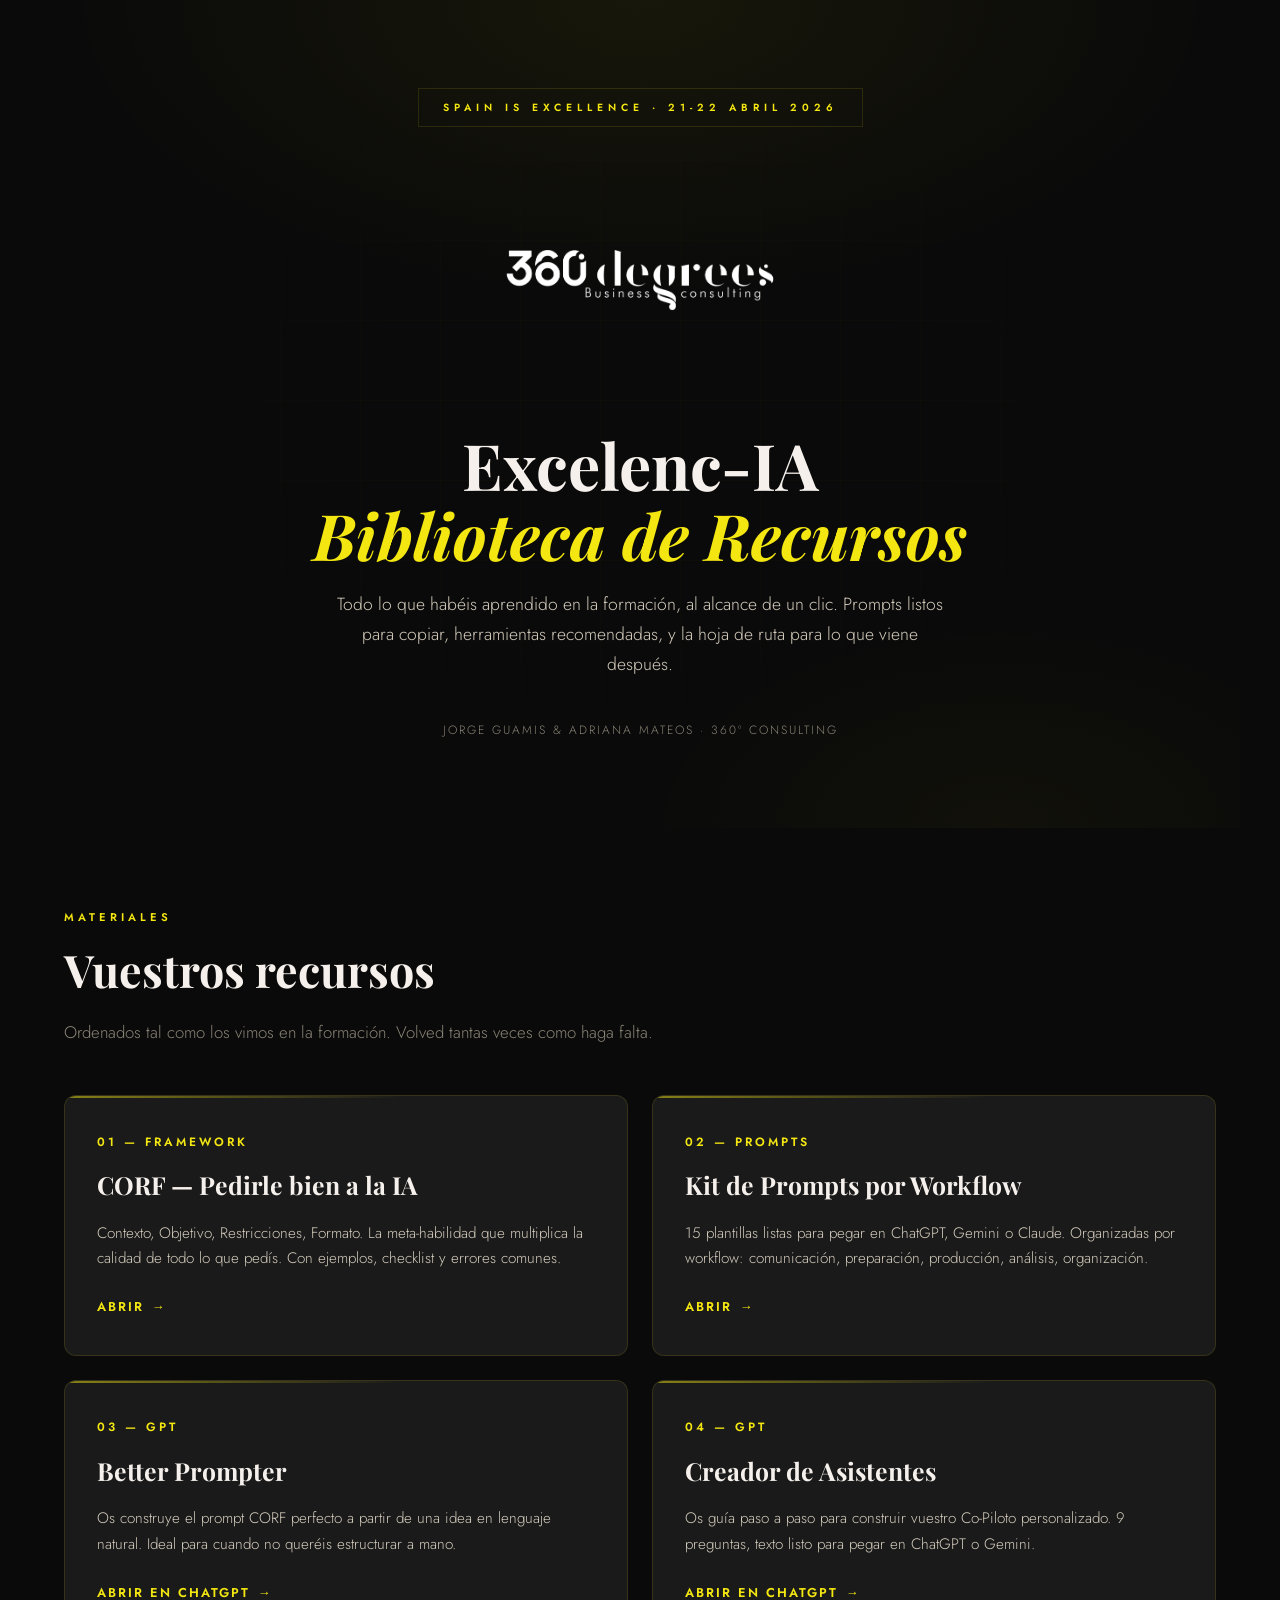
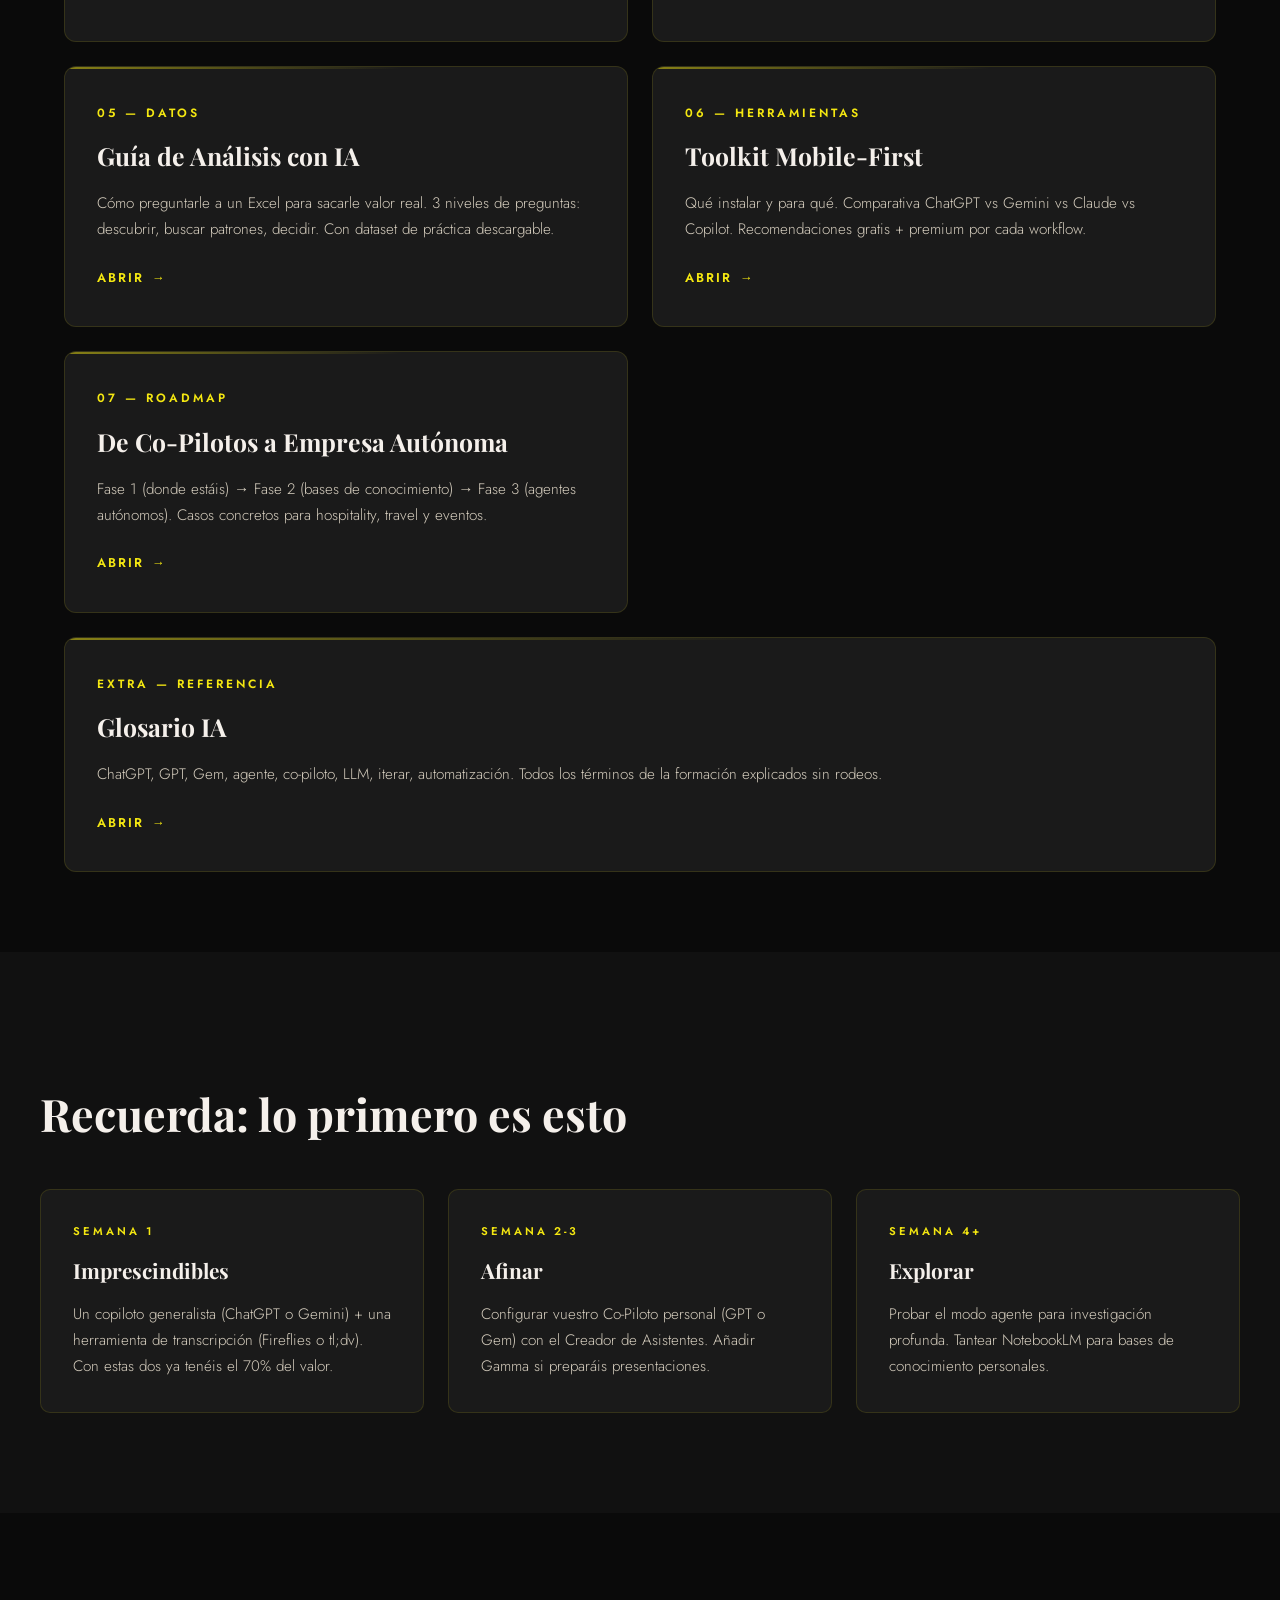
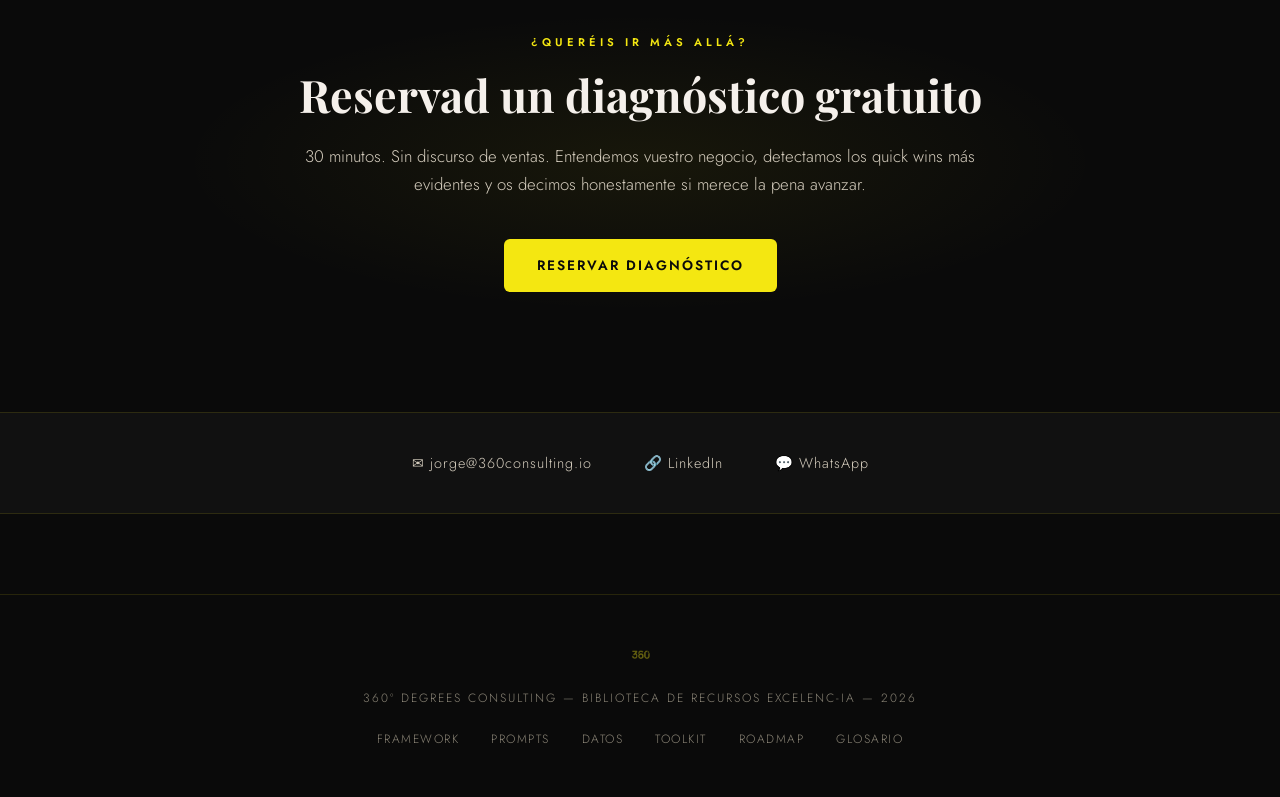
==== commit 04326345: "Landing: 8 recursos en orden de sesión + ruta de adopción como cierre - Quitar ruta de adopción como" ====
--- a/index.html
+++ b/index.html
@@ -353,12 +353,76 @@
         </div>
     </section>
 
-    <!-- ── RUTA DE ADOPCIÓN ── -->
+    <!-- ── MATERIALES ── -->
+    <section>
+        <div class="section-label reveal">Materiales</div>
+        <h2 class="section-title reveal">Vuestros recursos</h2>
+        <p class="section-subtitle reveal reveal-delay-1">Ordenados tal como los vimos en la formación. Volved tantas veces como haga falta.</p>
+
+        <div class="resources-grid">
+            <a href="framework/" class="resource-card reveal reveal-delay-1">
+                <div class="resource-number">01 — Framework</div>
+                <h3>CORF — Pedirle bien a la IA</h3>
+                <p>Contexto, Objetivo, Restricciones, Formato. La meta-habilidad que multiplica la calidad de todo lo que pedís. Con ejemplos, checklist y errores comunes.</p>
+                <div class="resource-arrow">Abrir <span>→</span></div>
+            </a>
+
+            <a href="prompts/" class="resource-card reveal reveal-delay-2">
+                <div class="resource-number">02 — Prompts</div>
+                <h3>Kit de Prompts por Workflow</h3>
+                <p>15 plantillas listas para pegar en ChatGPT, Gemini o Claude. Organizadas por workflow: comunicación, preparación, producción, análisis, organización.</p>
+                <div class="resource-arrow">Abrir <span>→</span></div>
+            </a>
+
+            <a href="https://chatgpt.com/g/g-678cd1944da8819180a02810191d7d61-better-prompter" target="_blank" rel="noopener" class="resource-card reveal reveal-delay-3">
+                <div class="resource-number">03 — GPT</div>
+                <h3>Better Prompter</h3>
+                <p>Os construye el prompt CORF perfecto a partir de una idea en lenguaje natural. Ideal para cuando no queréis estructurar a mano.</p>
+                <div class="resource-arrow">Abrir en ChatGPT <span>→</span></div>
+            </a>
+
+            <a href="https://chatgpt.com/g/g-rtfteDaXu-creador-de-asistentes" target="_blank" rel="noopener" class="resource-card reveal reveal-delay-4">
+                <div class="resource-number">04 — GPT</div>
+                <h3>Creador de Asistentes</h3>
+                <p>Os guía paso a paso para construir vuestro Co-Piloto personalizado. 9 preguntas, texto listo para pegar en ChatGPT o Gemini.</p>
+                <div class="resource-arrow">Abrir en ChatGPT <span>→</span></div>
+            </a>
+
+            <a href="datos/" class="resource-card reveal reveal-delay-1">
+                <div class="resource-number">05 — Datos</div>
+                <h3>Guía de Análisis con IA</h3>
+                <p>Cómo preguntarle a un Excel para sacarle valor real. 3 niveles de preguntas: descubrir, buscar patrones, decidir. Con dataset de práctica descargable.</p>
+                <div class="resource-arrow">Abrir <span>→</span></div>
+            </a>
+
+            <a href="toolkit/" class="resource-card reveal reveal-delay-2">
+                <div class="resource-number">06 — Herramientas</div>
+                <h3>Toolkit Mobile-First</h3>
+                <p>Qué instalar y para qué. Comparativa ChatGPT vs Gemini vs Claude vs Copilot. Recomendaciones gratis + premium por cada workflow.</p>
+                <div class="resource-arrow">Abrir <span>→</span></div>
+            </a>
+
+            <a href="roadmap/" class="resource-card reveal reveal-delay-3">
+                <div class="resource-number">07 — Roadmap</div>
+                <h3>De Co-Pilotos a Empresa Autónoma</h3>
+                <p>Fase 1 (donde estáis) → Fase 2 (bases de conocimiento) → Fase 3 (agentes autónomos). Casos concretos para hospitality, travel y eventos.</p>
+                <div class="resource-arrow">Abrir <span>→</span></div>
+            </a>
+
+            <a href="glosario/" class="resource-card reveal reveal-delay-4" style="grid-column: 1 / -1;">
+                <div class="resource-number">Extra — Referencia</div>
+                <h3>Glosario IA</h3>
+                <p>ChatGPT, GPT, Gem, agente, co-piloto, LLM, iterar, automatización. Todos los términos de la formación explicados sin rodeos.</p>
+                <div class="resource-arrow">Abrir <span>→</span></div>
+            </a>
+        </div>
+    </section>
+
+    <!-- ── RUTA DE ADOPCIÓN (ahora como puente al CTA) ── -->
     <section class="adoption section-full">
         <div class="adoption-inner">
-            <div class="section-label reveal">Empieza aquí</div>
-            <h2 class="section-title reveal">Ruta de adopción</h2>
-            <p class="section-subtitle reveal reveal-delay-1">El error más común: instalar 10 herramientas y usar dos. Estos son los pasos que funcionan.</p>
+            <div class="section-label reveal">Por dónde empezar</div>
+            <h2 class="section-title reveal">Recuerda: lo primero es esto</h2>
 
             <div class="adoption-grid">
                 <div class="adoption-card reveal reveal-delay-1">
@@ -369,88 +433,12 @@
                 <div class="adoption-card reveal reveal-delay-2">
                     <div class="adoption-step">Semana 2-3</div>
                     <h3>Afinar</h3>
-                    <p>Configurar vuestro Co-Piloto personal (GPT o Gem) con el asistente que os hemos regalado. Añadir Gamma si preparáis presentaciones.</p>
+                    <p>Configurar vuestro Co-Piloto personal (GPT o Gem) con el Creador de Asistentes. Añadir Gamma si preparáis presentaciones.</p>
                 </div>
                 <div class="adoption-card reveal reveal-delay-3">
                     <div class="adoption-step">Semana 4+</div>
                     <h3>Explorar</h3>
-                    <p>Probar el modo agente para investigación profunda. Tantear NotebookLM para bases de conocimiento personales. Ya estaréis listos para Fase 2.</p>
-                </div>
-            </div>
-        </div>
-    </section>
-
-    <!-- ── RECURSOS ── -->
-    <section>
-        <div class="section-label reveal">Materiales</div>
-        <h2 class="section-title reveal">Los 5 recursos</h2>
-        <p class="section-subtitle reveal reveal-delay-1">Cada uno pensado como material de consulta permanente. Volved tantas veces como haga falta.</p>
-
-        <div class="resources-grid">
-            <a href="prompts/" class="resource-card reveal reveal-delay-1">
-                <div class="resource-number">01 — Prompts</div>
-                <h3>Kit de Prompts por Workflow</h3>
-                <p>15 plantillas listas para pegar en ChatGPT, Gemini o Claude. Organizadas por workflow: comunicación, preparación, producción, análisis, organización.</p>
-                <div class="resource-arrow">Abrir <span>→</span></div>
-            </a>
-
-            <a href="toolkit/" class="resource-card reveal reveal-delay-2">
-                <div class="resource-number">02 — Herramientas</div>
-                <h3>Toolkit Mobile-First</h3>
-                <p>Qué instalar y para qué. Comparativa decisional ChatGPT vs Gemini vs Claude vs Copilot. Recomendaciones gratis + premium por cada workflow.</p>
-                <div class="resource-arrow">Abrir <span>→</span></div>
-            </a>
-
-            <a href="framework/" class="resource-card reveal reveal-delay-3">
-                <div class="resource-number">03 — Framework</div>
-                <h3>CORF — Pedirle bien a la IA</h3>
-                <p>Contexto, Objetivo, Restricciones, Formato. La meta-habilidad que multiplica la calidad de todo lo que pides. Con ejemplos, checklist y errores comunes.</p>
-                <div class="resource-arrow">Abrir <span>→</span></div>
-            </a>
-
-            <a href="roadmap/" class="resource-card reveal reveal-delay-4">
-                <div class="resource-number">04 — Roadmap</div>
-                <h3>De Co-Pilotos a Empresa Autónoma</h3>
-                <p>Fase 1 (donde estáis) → Fase 2 (bases de conocimiento) → Fase 3 (agentes autónomos). Casos concretos para hospitality, travel y eventos.</p>
-                <div class="resource-arrow">Abrir <span>→</span></div>
-            </a>
-
-            <a href="datos/" class="resource-card reveal reveal-delay-1">
-                <div class="resource-number">05 — Datos</div>
-                <h3>Guía de Análisis con IA</h3>
-                <p>Cómo preguntarle a un Excel para sacarle valor real. 3 niveles de preguntas: descubrir, buscar patrones, decidir estratégicamente. Con dataset de práctica descargable.</p>
-                <div class="resource-arrow">Abrir <span>→</span></div>
-            </a>
-
-            <a href="glosario/" class="resource-card reveal reveal-delay-2">
-                <div class="resource-number">06 — Glosario</div>
-                <h3>Glosario IA</h3>
-                <p>ChatGPT, GPT, Gem, agente, co-piloto, LLM, iterar, automatización. Todos los términos de la formación explicados sin rodeos.</p>
-                <div class="resource-arrow">Abrir <span>→</span></div>
-            </a>
-        </div>
-    </section>
-
-    <!-- ── REGALOS / GPTs ── -->
-    <section class="gifts section-full">
-        <div class="section-inner">
-            <div class="section-label reveal">Vuestros regalos</div>
-            <h2 class="section-title reveal">Dos GPTs preparados para vosotros</h2>
-            <p class="section-subtitle reveal reveal-delay-1">Acceso directo. Funcionan en ChatGPT (plan gratuito os deja usarlos hasta cierto volumen diario).</p>
-
-            <div class="gifts-grid">
-                <div class="gift-card reveal reveal-delay-1">
-                    <div class="gift-label">Gift 01</div>
-                    <h3>Better Prompter</h3>
-                    <p>Os construye el prompt CORF perfecto a partir de una idea en lenguaje natural. Ideal para cuando no queréis estructurar a mano o cuando la respuesta que recibís no termina de estar bien.</p>
-                    <a href="https://chatgpt.com/g/g-678cd1944da8819180a02810191d7d61-better-prompter" class="btn btn-primary" target="_blank" rel="noopener">Abrir Better Prompter</a>
-                </div>
-
-                <div class="gift-card reveal reveal-delay-2">
-                    <div class="gift-label">Gift 02</div>
-                    <h3>Creador de Asistentes</h3>
-                    <p>Os guía paso a paso para construir vuestro propio Co-Piloto personalizado. Os hace las 9 preguntas clave y os devuelve el texto listo para pegar en ChatGPT o Gemini.</p>
-                    <a href="https://chatgpt.com/g/g-rtfteDaXu-creador-de-asistentes" class="btn btn-primary" target="_blank" rel="noopener">Abrir Creador de Asistentes</a>
+                    <p>Probar el modo agente para investigación profunda. Tantear NotebookLM para bases de conocimiento personales.</p>
                 </div>
             </div>
         </div>
@@ -461,7 +449,7 @@
         <div class="final-cta-inner">
             <div class="section-label reveal">¿Queréis ir más allá?</div>
             <h2 class="reveal">Reservad un diagnóstico gratuito</h2>
-            <p class="reveal reveal-delay-1">30 minutos. Sin discurso de ventas. Entendemos vuestro negocio, detectamos los 3 quick wins más evidentes y os decimos honestamente si merece la pena avanzar.</p>
+            <p class="reveal reveal-delay-1">30 minutos. Sin discurso de ventas. Entendemos vuestro negocio, detectamos los quick wins más evidentes y os decimos honestamente si merece la pena avanzar.</p>
             <a href="https://cal.com/jorge-guamis-360/llamada-de-diagnostico-360%C2%BA-consulting" class="btn btn-primary reveal reveal-delay-2" target="_blank" rel="noopener">Reservar diagnóstico</a>
         </div>
     </section>
@@ -478,11 +466,11 @@
         <img src="assets/mark-yellow-clean.png" alt="360º">
         <div>360º Degrees Consulting &mdash; Biblioteca de Recursos Excelenc-IA &mdash; 2026</div>
         <div class="footer-links">
+            <a href="framework/">Framework</a>
             <a href="prompts/">Prompts</a>
+            <a href="datos/">Datos</a>
             <a href="toolkit/">Toolkit</a>
-            <a href="framework/">Framework</a>
             <a href="roadmap/">Roadmap</a>
-            <a href="datos/">Datos</a>
             <a href="glosario/">Glosario</a>
         </div>
     </footer>
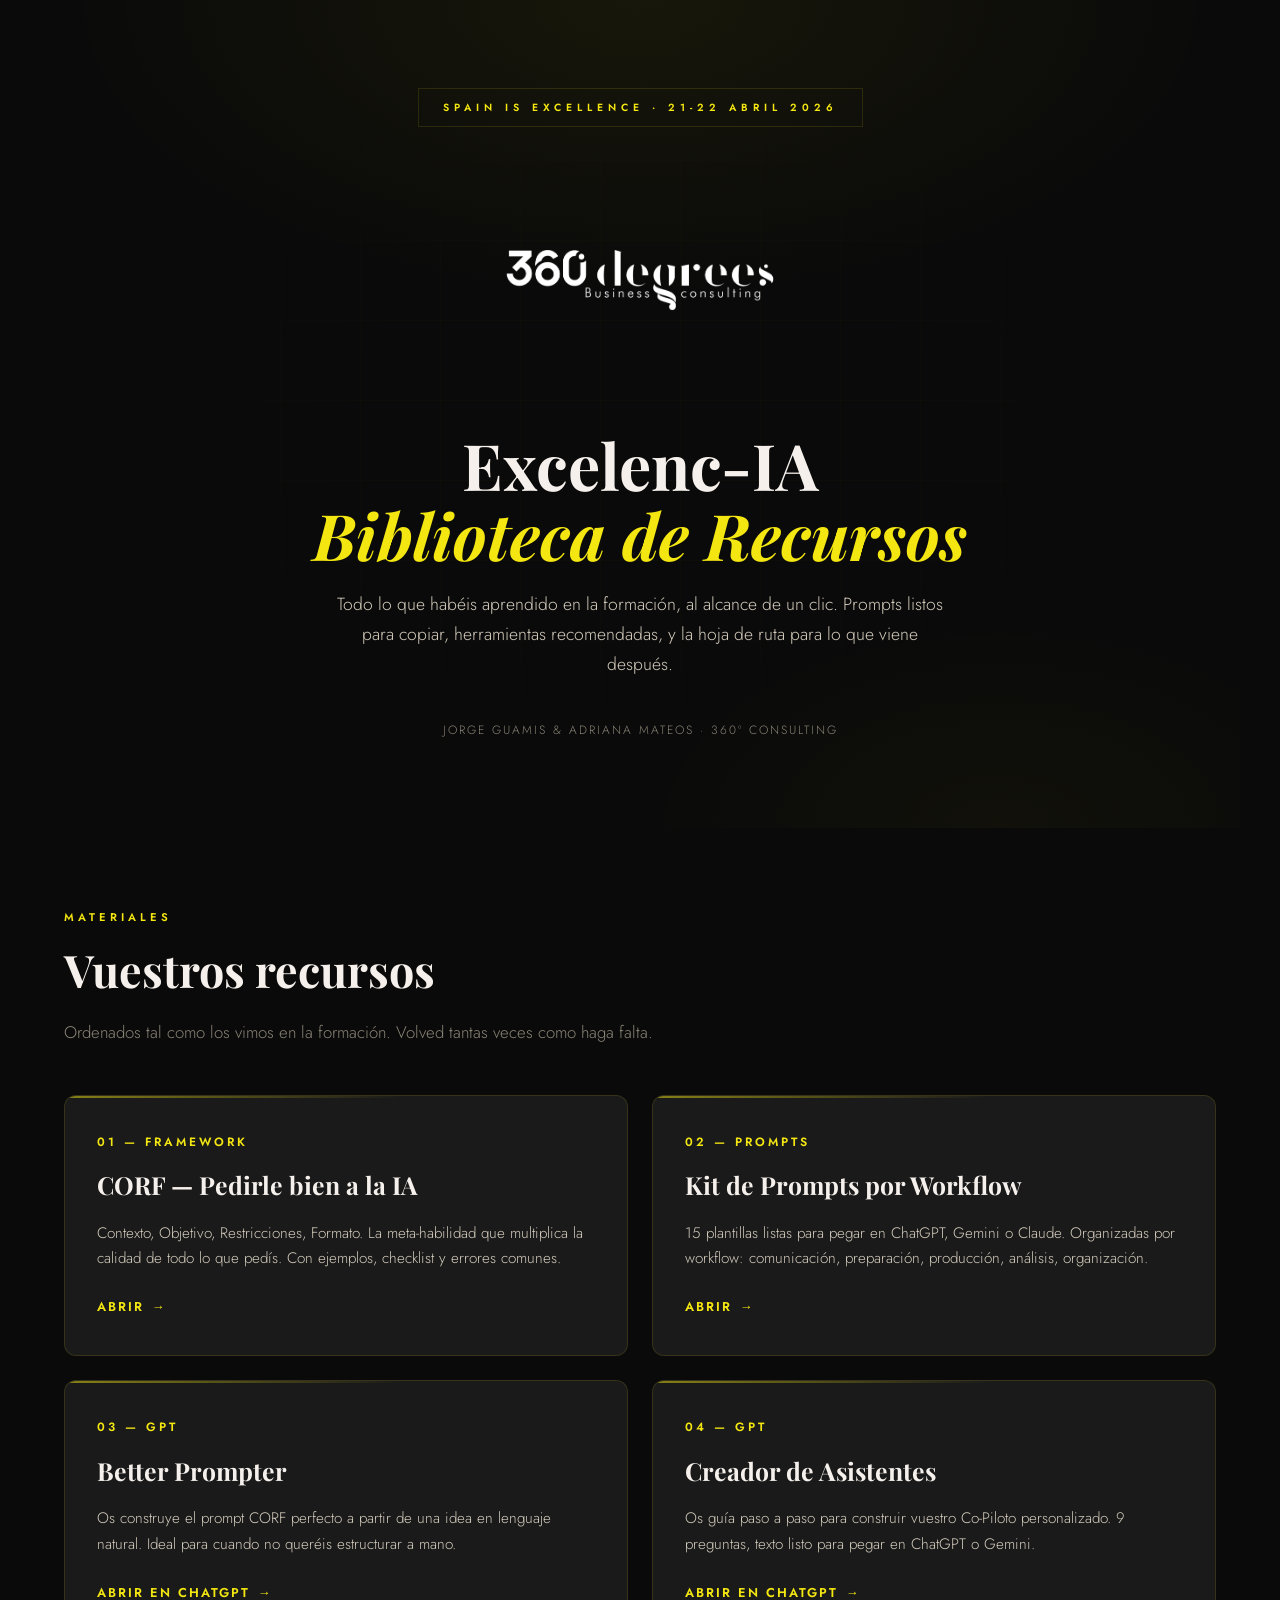
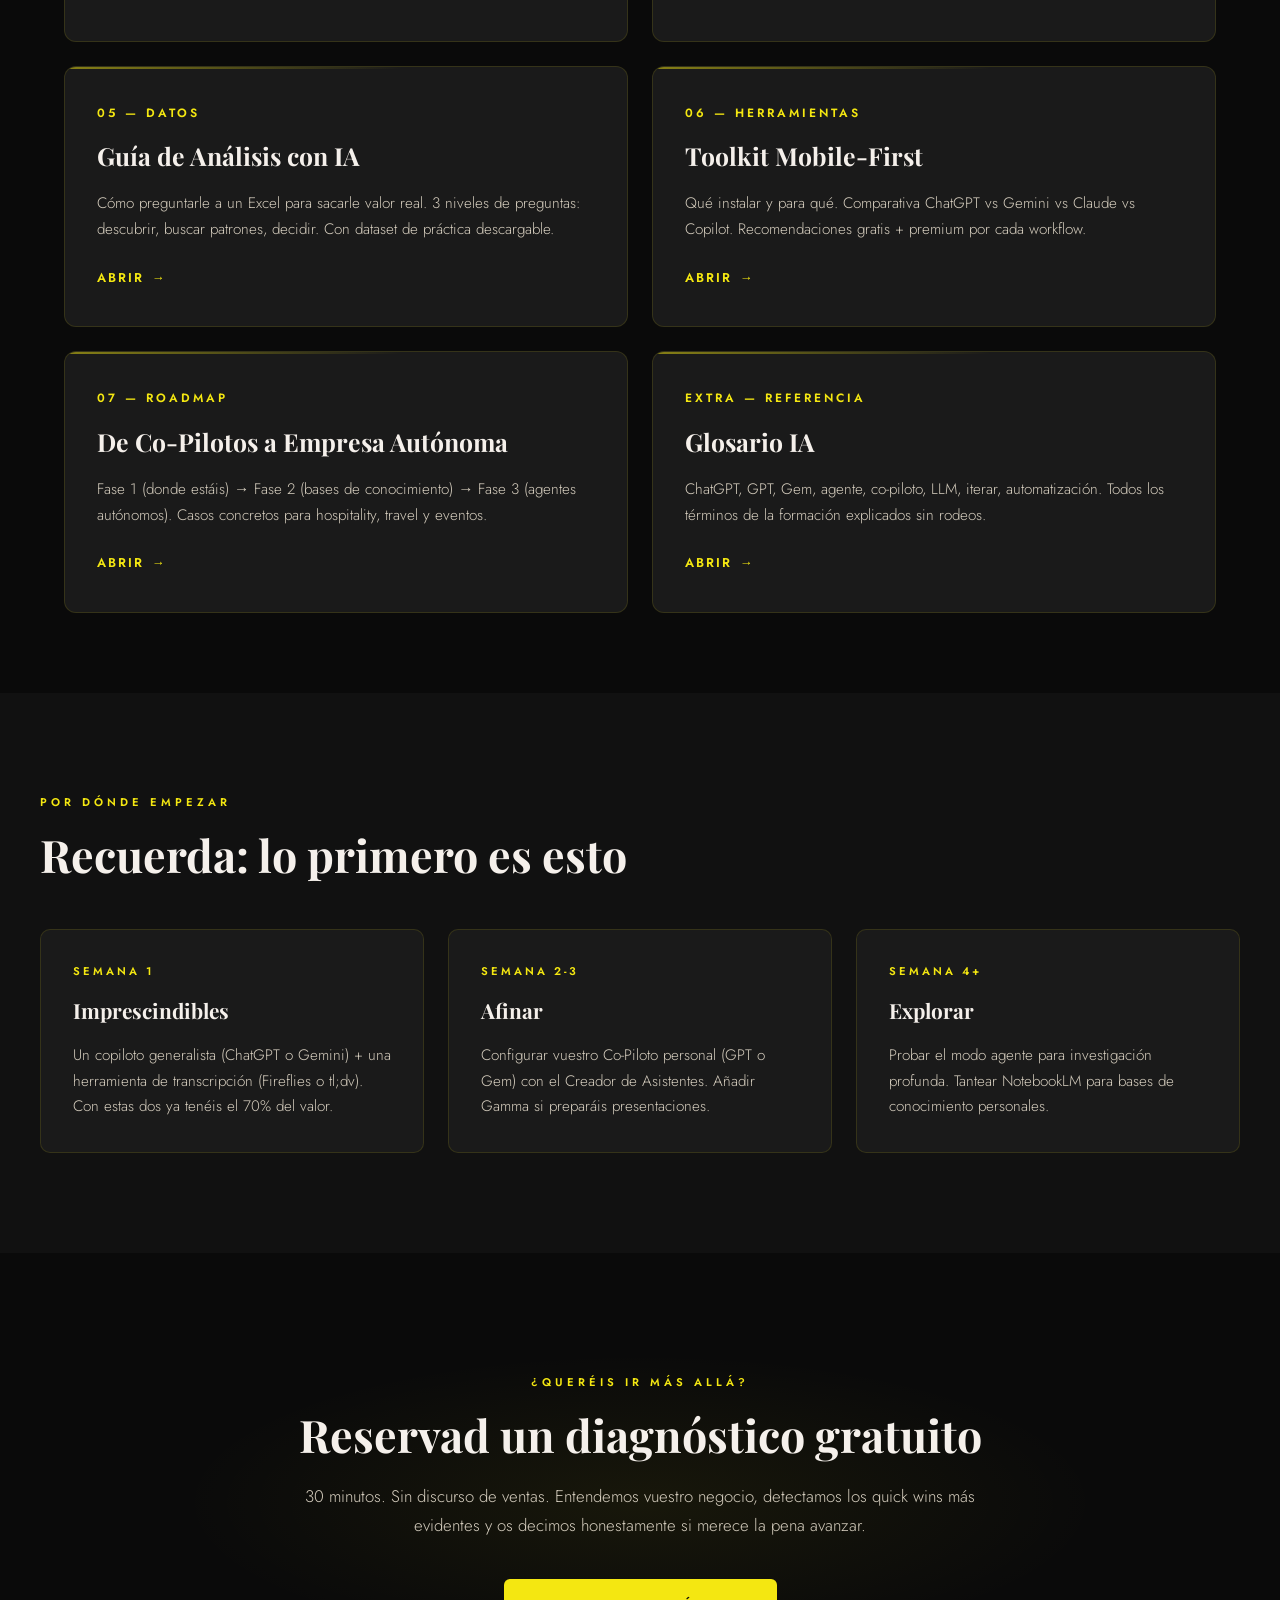
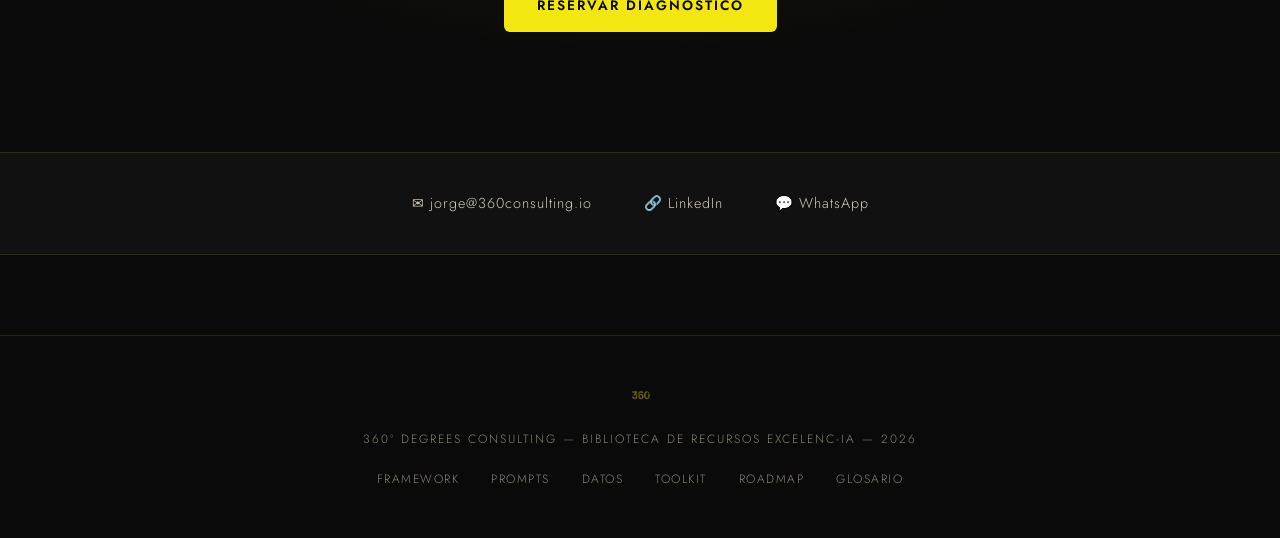
==== commit 8d823370: "Glosario al mismo nivel que Roadmap (2 col, no full-width)" ====
--- a/index.html
+++ b/index.html
@@ -409,7 +409,7 @@
                 <div class="resource-arrow">Abrir <span>→</span></div>
             </a>
 
-            <a href="glosario/" class="resource-card reveal reveal-delay-4" style="grid-column: 1 / -1;">
+            <a href="glosario/" class="resource-card reveal reveal-delay-4">
                 <div class="resource-number">Extra — Referencia</div>
                 <h3>Glosario IA</h3>
                 <p>ChatGPT, GPT, Gem, agente, co-piloto, LLM, iterar, automatización. Todos los términos de la formación explicados sin rodeos.</p>
